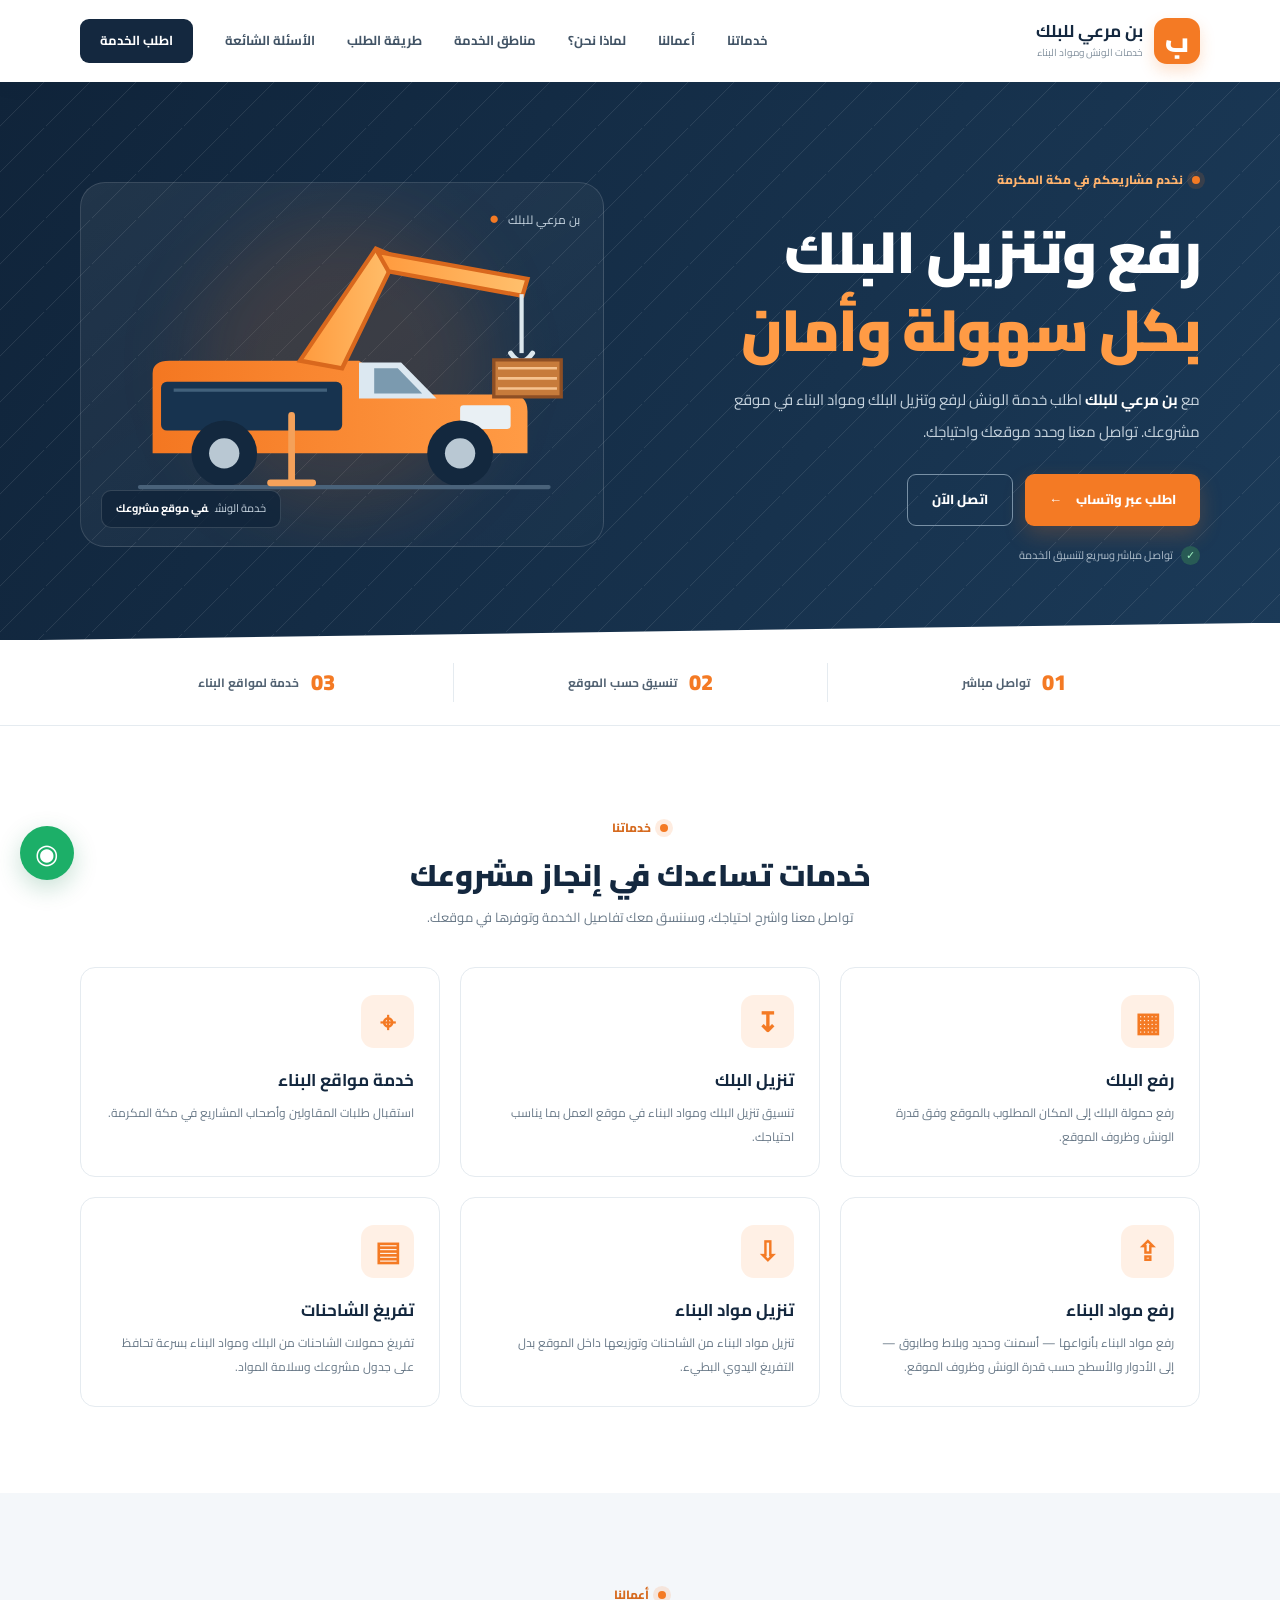
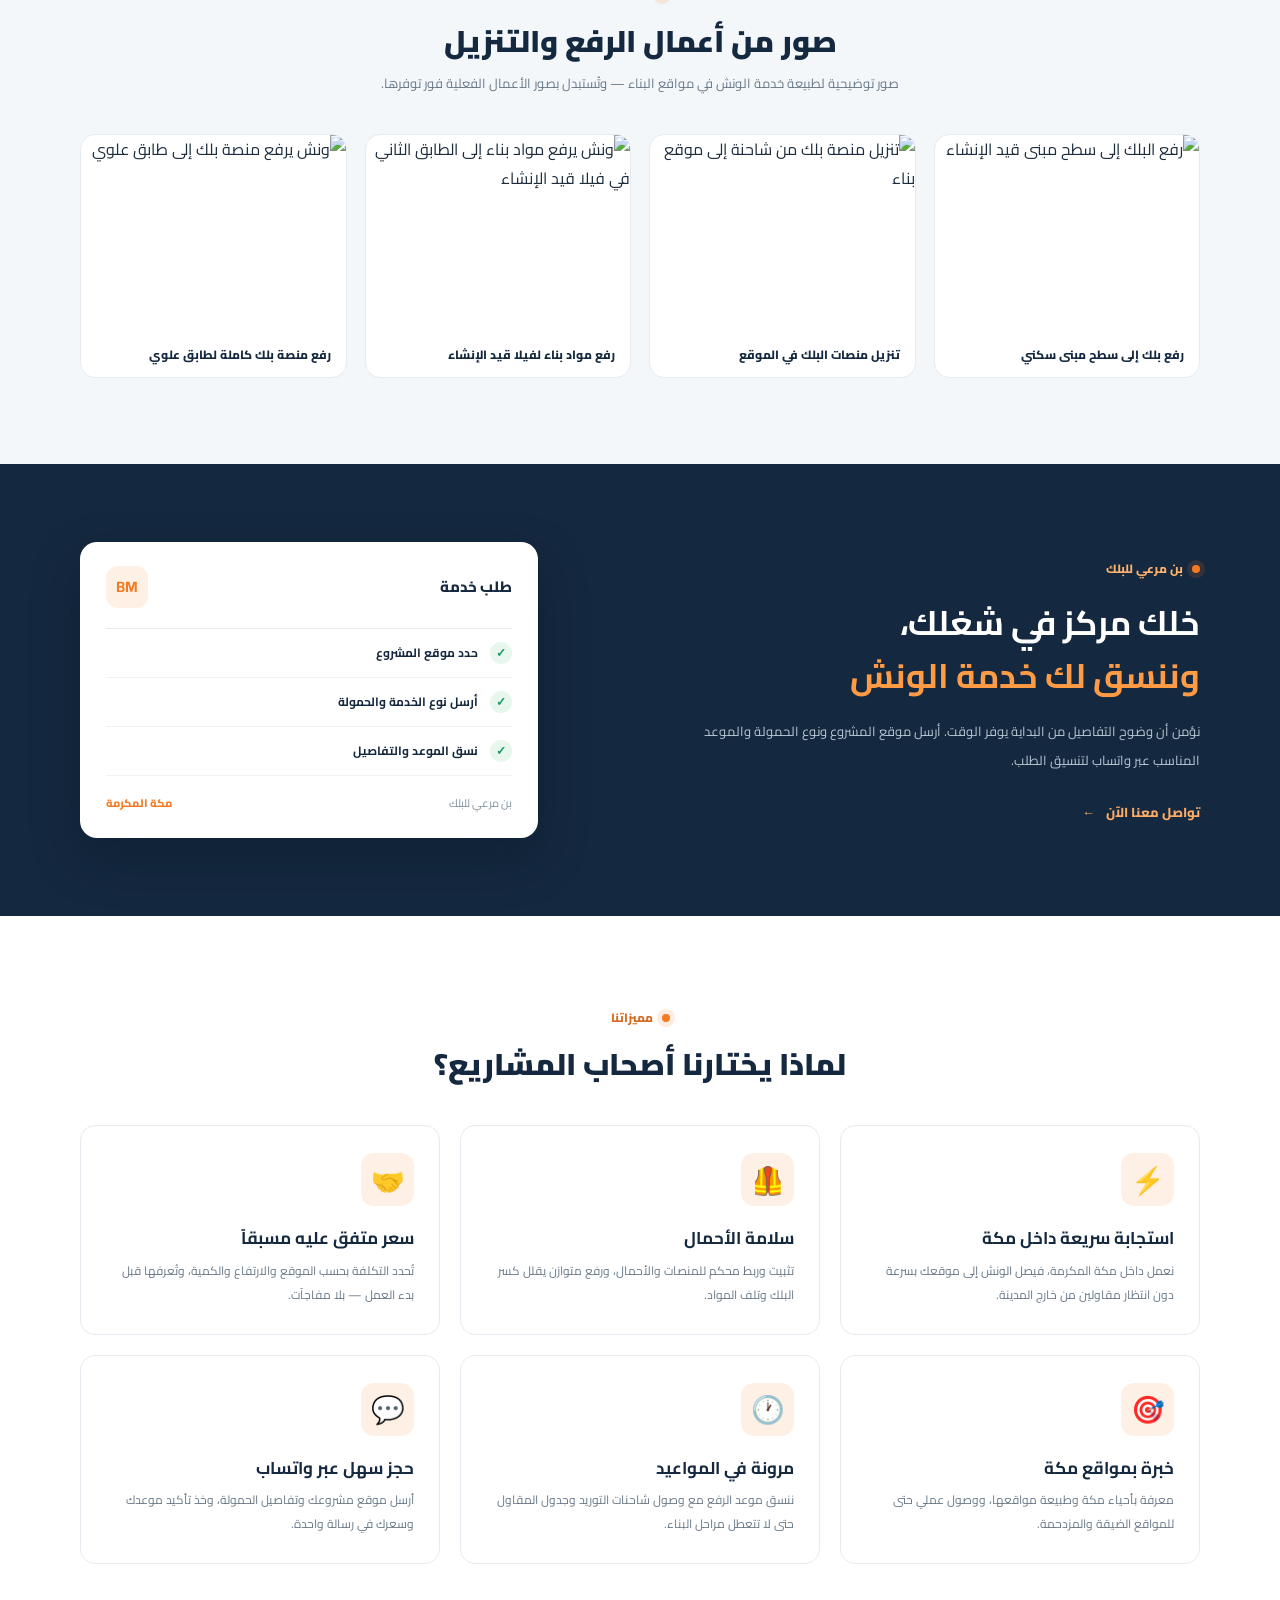
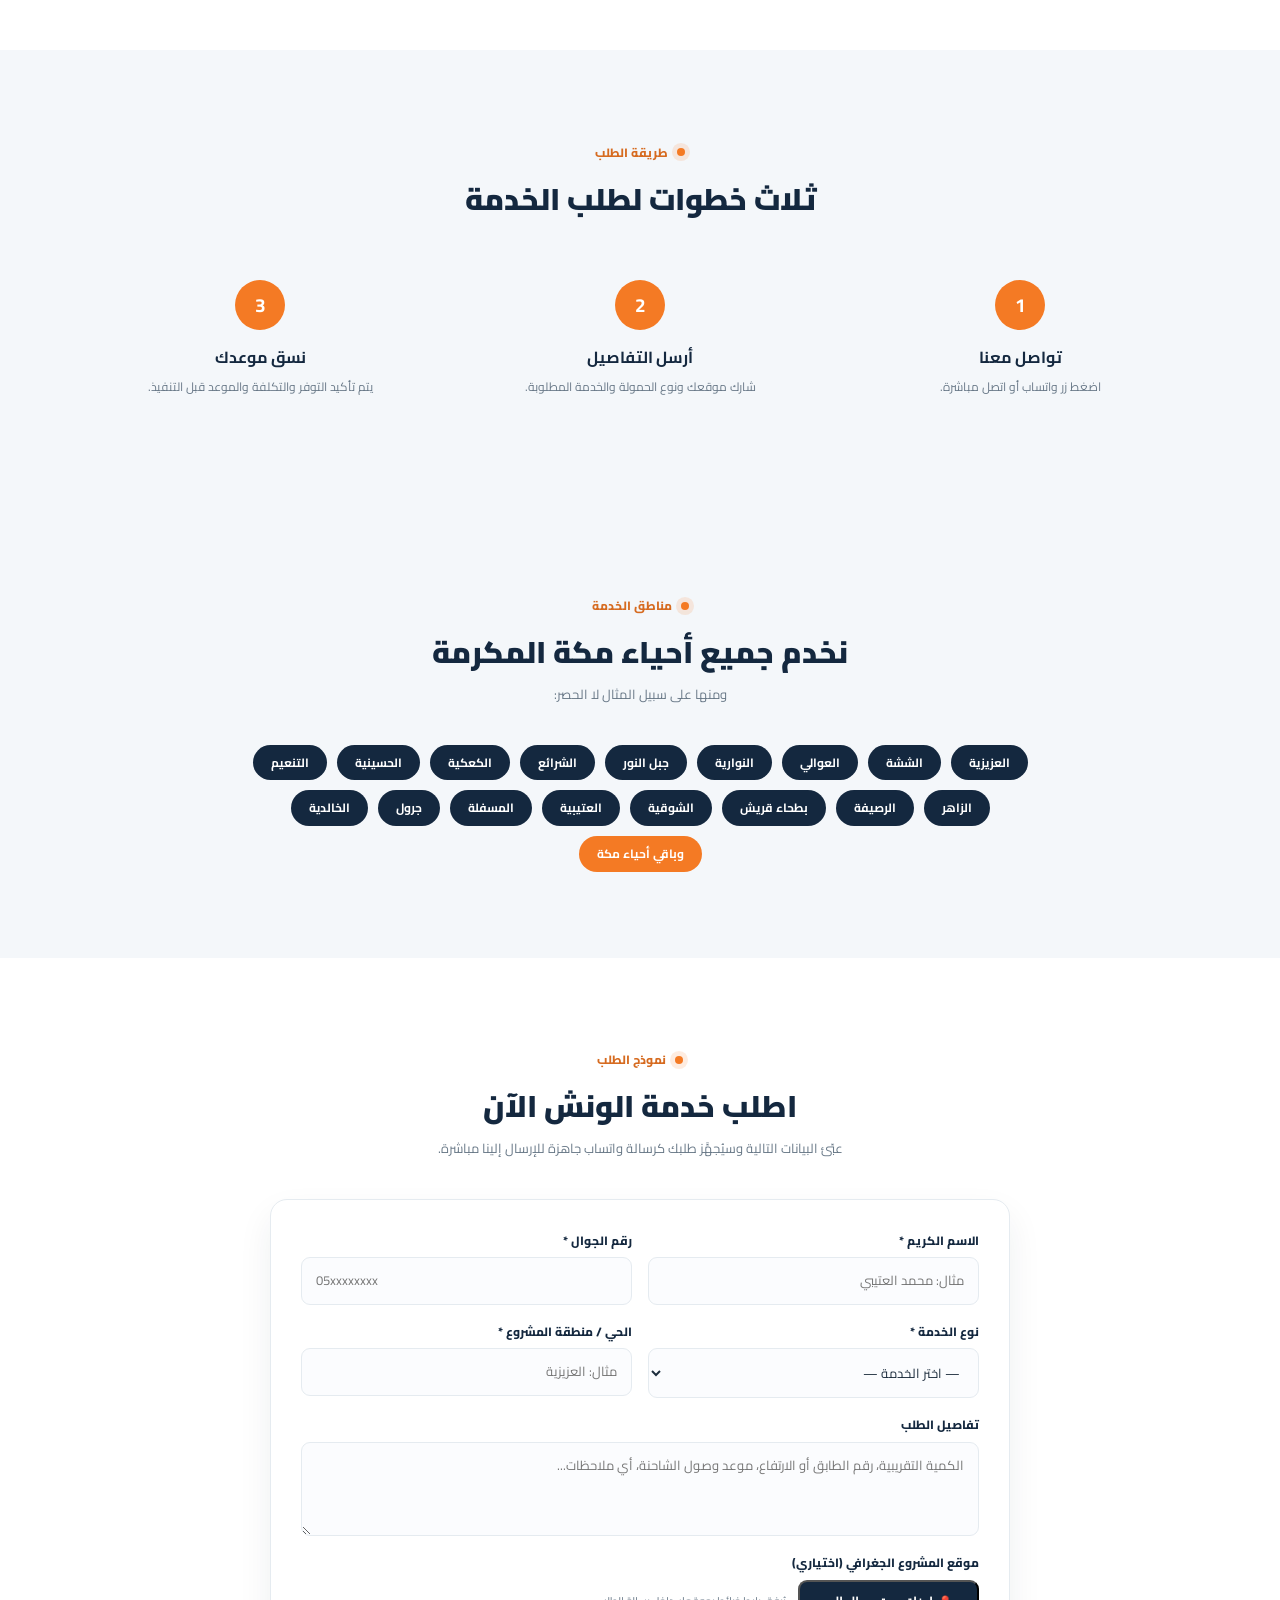
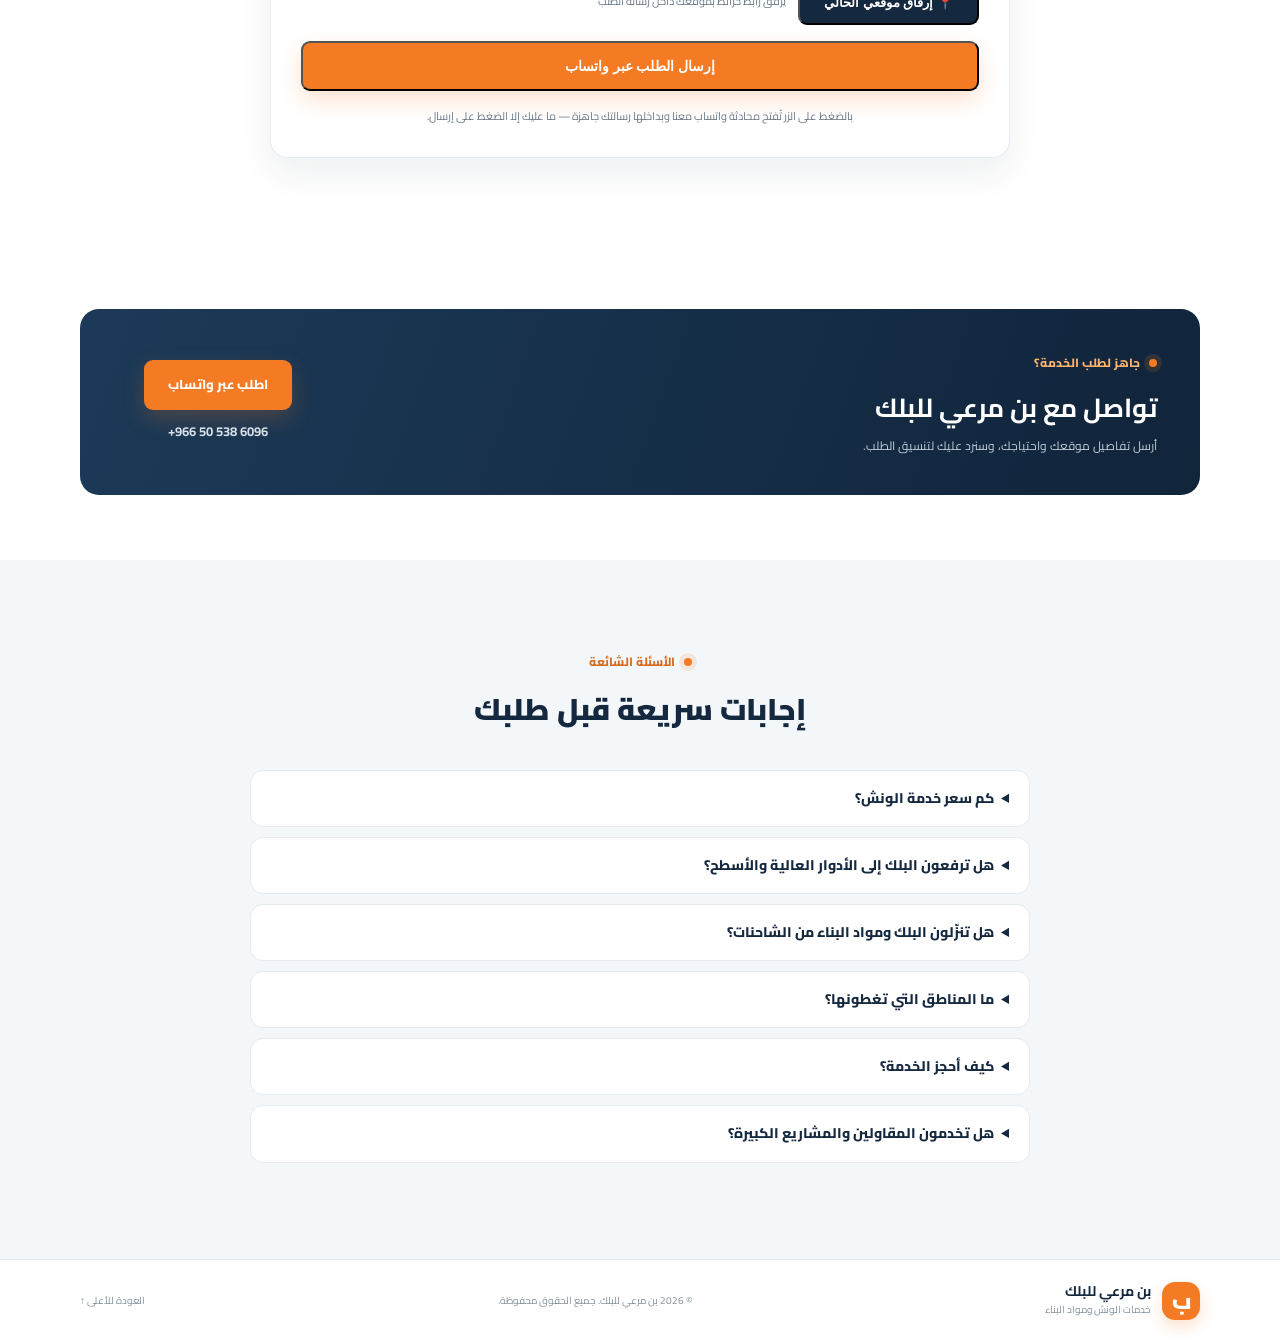
==== index.html @ 9ee829d9 "موقع بن مرعي للبلك — الإصدار الأول" ====
<!doctype html>
<html lang="ar" dir="rtl">
<head>
  <meta charset="utf-8">
  <meta name="viewport" content="width=device-width, initial-scale=1">
  <meta name="theme-color" content="#14283f">
  <meta name="description" content="بن مرعي للبلك - خدمات رفع وتنزيل البلك ومواد البناء بالونش في مكة المكرمة. تواصل معنا لطلب الخدمة.">
  <meta name="keywords" content="ونش بلك مكة, رفع بلك مكة, تنزيل بلك مكة, ونش مواد بناء مكة, رفع مواد بناء مكة, تنزيل مواد بناء مكة, ونش مكة المكرمة, بن مرعي للبلك">
  <meta name="robots" content="index, follow">
  <meta name="geo.region" content="SA-02">
  <meta name="geo.placename" content="مكة المكرمة">
  <link rel="canonical" href="https://jamalmorei043-hue.github.io/bin-marai-blocks/">
  <meta property="og:type" content="website">
  <meta property="og:locale" content="ar_SA">
  <meta property="og:site_name" content="بن مرعي للبلك">
  <meta property="og:title" content="بن مرعي للبلك | ونش بلك مكة — رفع وتنزيل البلك ومواد البناء">
  <meta property="og:description" content="خدمات ونش البلك ورفع وتنزيل البلك ومواد البناء داخل مكة المكرمة. أرسل موقع مشروعك عبر نموذج الطلب أو واتساب.">
  <meta property="og:url" content="https://jamalmorei043-hue.github.io/bin-marai-blocks/">
  <meta property="og:image" content="https://jamalmorei043-hue.github.io/bin-marai-blocks/images/hero.webp">
  <meta name="twitter:card" content="summary_large_image">
  <script type="application/ld+json">
  {
    "@context": "https://schema.org",
    "@type": "LocalBusiness",
    "name": "بن مرعي للبلك",
    "description": "خدمات ونش البلك ورفع وتنزيل البلك ومواد البناء في مكة المكرمة.",
    "telephone": "+966505386096",
    "url": "https://jamalmorei043-hue.github.io/bin-marai-blocks/",
    "image": "https://jamalmorei043-hue.github.io/bin-marai-blocks/images/hero.webp",
    "areaServed": { "@type": "City", "name": "مكة المكرمة" },
    "address": { "@type": "PostalAddress", "addressLocality": "مكة المكرمة", "addressCountry": "SA" },
    "priceRange": "حسب الموقع والحمولة والاتفاق المسبق"
  }
  </script>
  <title>بن مرعي للبلك | ونش رفع وتنزيل البلك في مكة</title>
  <link rel="preconnect" href="https://fonts.googleapis.com">
  <link rel="preconnect" href="https://fonts.gstatic.com" crossorigin>
  <link href="https://fonts.googleapis.com/css2?family=Cairo:wght@400;500;600;700;800;900&display=swap" rel="stylesheet">
  <link rel="stylesheet" href="style.css">
</head>
<body>
  <header class="site-header">
    <div class="container nav-wrap">
      <a class="brand" href="#home" aria-label="بن مرعي للبلك - الرئيسية">
        <span class="brand-mark">ب</span>
        <span><strong>بن مرعي للبلك</strong><small>خدمات الونش ومواد البناء</small></span>
      </a>
      <button class="menu-toggle" id="menuToggle" aria-label="فتح القائمة" aria-expanded="false">☰</button>
      <nav id="mainNav" class="main-nav">
        <a href="#services">خدماتنا</a>
        <a href="#gallery">أعمالنا</a>
        <a href="#why-us">لماذا نحن؟</a>
        <a href="#areas">مناطق الخدمة</a>
        <a href="#steps">طريقة الطلب</a>
        <a href="#faq">الأسئلة الشائعة</a>
        <a href="#order" class="nav-cta">اطلب الخدمة</a>
      </nav>
    </div>
  </header>

  <main>
    <section class="hero" id="home">
      <div class="hero-pattern"></div>
      <div class="container hero-grid">
        <div class="hero-copy">
          <span class="eyebrow"><i></i> نخدم مشاريعكم في مكة المكرمة</span>
          <h1>رفع وتنزيل البلك<br><em>بكل سهولة وأمان</em></h1>
          <p>مع <strong>بن مرعي للبلك</strong> اطلب خدمة الونش لرفع وتنزيل البلك ومواد البناء في موقع مشروعك. تواصل معنا وحدد موقعك واحتياجك.</p>
          <div class="hero-actions">
            <a class="btn btn-orange" href="https://wa.me/966505386096?text=%D8%A7%D9%84%D8%B3%D9%84%D8%A7%D9%85%20%D8%B9%D9%84%D9%8A%D9%83%D9%85%D8%8C%20%D8%A3%D8%B1%D8%BA%D8%A8%20%D8%A8%D8%B7%D9%84%D8%A8%20%D9%88%D9%86%D8%B4%20%D8%A8%D9%84%D9%83" target="_blank" rel="noopener">اطلب عبر واتساب <span>←</span></a>
            <a class="btn btn-outline" href="tel:+966505386096">اتصل الآن</a>
          </div>
          <div class="hero-note"><span class="check">✓</span> تواصل مباشر وسريع لتنسيق الخدمة</div>
        </div>
        <div class="hero-visual" aria-label="رسم توضيحي لشاحنة ونش">
          <div class="visual-glow"></div>
          <div class="visual-label">بن مرعي للبلك <b>●</b></div>
          <svg class="crane-art" viewBox="0 0 620 420" role="img" aria-label="رسم شاحنة ونش ترفع حمولة">
            <defs>
              <linearGradient id="truck" x1="0" x2="1"><stop stop-color="#f47721"/><stop offset="1" stop-color="#ff9b45"/></linearGradient>
              <linearGradient id="boom" x1="0" x2="1"><stop stop-color="#ff9a3d"/><stop offset="1" stop-color="#ffc06d"/></linearGradient>
            </defs>
            <path d="M85 270 L85 220 Q85 205 105 205 L330 205 L390 245 L510 245 Q530 245 530 265 L530 315 L85 315Z" fill="url(#truck)"/>
            <path d="M330 207 L380 207 L422 250 L330 250Z" fill="#dce8f1"/>
            <path d="M348 214 L376 214 L405 244 L348 244Z" fill="#7b9aaf"/>
            <rect x="95" y="230" width="215" height="58" rx="7" fill="#17334f"/>
            <path d="M110 240 H292" stroke="#42617b" stroke-width="4"/>
            <rect x="450" y="258" width="60" height="28" rx="4" fill="#e9f0f4"/>
            <circle cx="170" cy="315" r="39" fill="#13283e"/><circle cx="170" cy="315" r="18" fill="#b9c8d3"/>
            <circle cx="450" cy="315" r="39" fill="#13283e"/><circle cx="450" cy="315" r="18" fill="#b9c8d3"/>
            <path d="M260 205 L350 72 L374 82 L310 214Z" fill="url(#boom)" stroke="#d9681d" stroke-width="5"/>
            <path d="M352 76 L530 108 L524 128 L365 99Z" fill="url(#boom)" stroke="#d9681d" stroke-width="5"/>
            <path d="M523 126 L523 196" stroke="#dce7ed" stroke-width="5"/>
            <path d="M510 196 Q523 215 536 196" fill="none" stroke="#dce7ed" stroke-width="6" stroke-linecap="round"/>
            <path d="M490 204 H570 V248 H490Z" fill="#c77b3b" stroke="#8e4f24" stroke-width="4"/>
            <path d="M495 214 H565 M495 226 H565 M495 238 H565" stroke="#f6c28e" stroke-width="3"/>
            <path d="M70 355 H555" stroke="#49627a" stroke-width="5" stroke-linecap="round"/>
            <path d="M250 270 L250 350 M250 350 L225 350 M250 350 L275 350" stroke="#f4a15a" stroke-width="8" stroke-linecap="round"/>
          </svg>
          <div class="visual-caption"><span>خدمة الونش</span><strong>في موقع مشروعك</strong></div>
        </div>
      </div>
      <div class="hero-bottom"></div>
    </section>

    <section class="trust-strip">
      <div class="container trust-items">
        <div><b>01</b><span>تواصل مباشر</span></div>
        <div><b>02</b><span>تنسيق حسب الموقع</span></div>
        <div><b>03</b><span>خدمة لمواقع البناء</span></div>
      </div>
    </section>

    <section class="section" id="services">
      <div class="container">
        <div class="section-heading">
          <span class="eyebrow dark"><i></i> خدماتنا</span>
          <h2>خدمات تساعدك في إنجاز مشروعك</h2>
          <p>تواصل معنا واشرح احتياجك، وسننسق معك تفاصيل الخدمة وتوفرها في موقعك.</p>
        </div>
        <div class="service-grid">
          <article class="service-card">
            <div class="service-icon">▦</div><h3>رفع البلك</h3>
            <p>رفع حمولة البلك إلى المكان المطلوب بالموقع وفق قدرة الونش وظروف الموقع.</p>
          </article>
          <article class="service-card">
            <div class="service-icon">↧</div><h3>تنزيل البلك</h3>
            <p>تنسيق تنزيل البلك ومواد البناء في موقع العمل بما يناسب احتياجك.</p>
          </article>
          <article class="service-card">
            <div class="service-icon">⌖</div><h3>خدمة مواقع البناء</h3>
            <p>استقبال طلبات المقاولين وأصحاب المشاريع في مكة المكرمة.</p>
          </article>
          <article class="service-card">
            <div class="service-icon">⇪</div><h3>رفع مواد البناء</h3>
            <p>رفع مواد البناء بأنواعها — أسمنت وحديد وبلاط وطابوق — إلى الأدوار والأسطح حسب قدرة الونش وظروف الموقع.</p>
          </article>
          <article class="service-card">
            <div class="service-icon">⇩</div><h3>تنزيل مواد البناء</h3>
            <p>تنزيل مواد البناء من الشاحنات وتوزيعها داخل الموقع بدل التفريغ اليدوي البطيء.</p>
          </article>
          <article class="service-card">
            <div class="service-icon">▤</div><h3>تفريغ الشاحنات</h3>
            <p>تفريغ حمولات الشاحنات من البلك ومواد البناء بسرعة تحافظ على جدول مشروعك وسلامة المواد.</p>
          </article>
        </div>
      </div>
    </section>

    <section class="section gallery-section" id="gallery">
      <div class="container">
        <div class="section-heading">
          <span class="eyebrow dark"><i></i> أعمالنا</span>
          <h2>صور من أعمال الرفع والتنزيل</h2>
          <p>صور توضيحية لطبيعة خدمة الونش في مواقع البناء — وتُستبدل بصور الأعمال الفعلية فور توفرها.</p>
        </div>
        <div class="gallery-grid">
          <figure class="gallery-item">
            <img src="images/project-1.webp" alt="رفع البلك إلى سطح مبنى قيد الإنشاء" loading="lazy">
            <figcaption>رفع بلك إلى سطح مبنى سكني</figcaption>
          </figure>
          <figure class="gallery-item">
            <img src="images/project-2.webp" alt="تنزيل منصة بلك من شاحنة إلى موقع بناء" loading="lazy">
            <figcaption>تنزيل منصات البلك في الموقع</figcaption>
          </figure>
          <figure class="gallery-item">
            <img src="images/project-3.webp" alt="ونش يرفع مواد بناء إلى الطابق الثاني في فيلا قيد الإنشاء" loading="lazy">
            <figcaption>رفع مواد بناء لفيلا قيد الإنشاء</figcaption>
          </figure>
          <figure class="gallery-item">
            <img src="images/hero.webp" alt="ونش يرفع منصة بلك إلى طابق علوي" loading="lazy">
            <figcaption>رفع منصة بلك كاملة لطابق علوي</figcaption>
          </figure>
        </div>
      </div>
    </section>

    <section class="why-section" id="why-us">
      <div class="container why-grid">
        <div>
          <span class="eyebrow"><i></i> بن مرعي للبلك</span>
          <h2>خلك مركز في شغلك،<br><em>وننسق لك خدمة الونش</em></h2>
          <p>نؤمن أن وضوح التفاصيل من البداية يوفر الوقت. أرسل موقع المشروع ونوع الحمولة والموعد المناسب عبر واتساب لتنسيق الطلب.</p>
          <a class="text-link" href="https://wa.me/966505386096" target="_blank" rel="noopener">تواصل معنا الآن <span>←</span></a>
        </div>
        <div class="why-panel">
          <div class="panel-top"><span>طلب خدمة</span><b>BM</b></div>
          <div class="panel-line"><i>✓</i><span>حدد موقع المشروع</span></div>
          <div class="panel-line"><i>✓</i><span>أرسل نوع الخدمة والحمولة</span></div>
          <div class="panel-line"><i>✓</i><span>نسق الموعد والتفاصيل</span></div>
          <div class="panel-foot">بن مرعي للبلك <span>مكة المكرمة</span></div>
        </div>
      </div>
    </section>

    <section class="section features-section" id="features">
      <div class="container">
        <div class="section-heading">
          <span class="eyebrow dark"><i></i> مميزاتنا</span>
          <h2>لماذا يختارنا أصحاب المشاريع؟</h2>
        </div>
        <div class="service-grid">
          <article class="service-card">
            <div class="service-icon">⚡</div><h3>استجابة سريعة داخل مكة</h3>
            <p>نعمل داخل مكة المكرمة، فيصل الونش إلى موقعك بسرعة دون انتظار مقاولين من خارج المدينة.</p>
          </article>
          <article class="service-card">
            <div class="service-icon">🦺</div><h3>سلامة الأحمال</h3>
            <p>تثبيت وربط محكم للمنصات والأحمال، ورفع متوازن يقلل كسر البلك وتلف المواد.</p>
          </article>
          <article class="service-card">
            <div class="service-icon">🤝</div><h3>سعر متفق عليه مسبقاً</h3>
            <p>تُحدد التكلفة بحسب الموقع والارتفاع والكمية، وتُعرفها قبل بدء العمل — بلا مفاجآت.</p>
          </article>
          <article class="service-card">
            <div class="service-icon">🎯</div><h3>خبرة بمواقع مكة</h3>
            <p>معرفة بأحياء مكة وطبيعة مواقعها، ووصول عملي حتى للمواقع الضيقة والمزدحمة.</p>
          </article>
          <article class="service-card">
            <div class="service-icon">🕐</div><h3>مرونة في المواعيد</h3>
            <p>ننسق موعد الرفع مع وصول شاحنات التوريد وجدول المقاول حتى لا تتعطل مراحل البناء.</p>
          </article>
          <article class="service-card">
            <div class="service-icon">💬</div><h3>حجز سهل عبر واتساب</h3>
            <p>أرسل موقع مشروعك وتفاصيل الحمولة، وخذ تأكيد موعدك وسعرك في رسالة واحدة.</p>
          </article>
        </div>
      </div>
    </section>

    <section class="section steps-section" id="steps">
      <div class="container">
        <div class="section-heading">
          <span class="eyebrow dark"><i></i> طريقة الطلب</span>
          <h2>ثلاث خطوات لطلب الخدمة</h2>
        </div>
        <div class="steps">
          <div class="step"><b>1</b><h3>تواصل معنا</h3><p>اضغط زر واتساب أو اتصل مباشرة.</p></div>
          <div class="step"><b>2</b><h3>أرسل التفاصيل</h3><p>شارك موقعك ونوع الحمولة والخدمة المطلوبة.</p></div>
          <div class="step"><b>3</b><h3>نسق موعدك</h3><p>يتم تأكيد التوفر والتكلفة والموعد قبل التنفيذ.</p></div>
        </div>
      </div>
    </section>

    <section class="section areas-section" id="areas">
      <div class="container">
        <div class="section-heading">
          <span class="eyebrow dark"><i></i> مناطق الخدمة</span>
          <h2>نخدم جميع أحياء مكة المكرمة</h2>
          <p>ومنها على سبيل المثال لا الحصر:</p>
        </div>
        <div class="chips">
          <span class="chip">العزيزية</span><span class="chip">الششة</span><span class="chip">العوالي</span>
          <span class="chip">النوارية</span><span class="chip">جبل النور</span><span class="chip">الشرائع</span>
          <span class="chip">الكعكية</span><span class="chip">الحسينية</span><span class="chip">التنعيم</span>
          <span class="chip">الزاهر</span><span class="chip">الرصيفة</span><span class="chip">بطحاء قريش</span>
          <span class="chip">الشوقية</span><span class="chip">العتيبية</span><span class="chip">المسفلة</span>
          <span class="chip">جرول</span><span class="chip">الخالدية</span><span class="chip accent">وباقي أحياء مكة</span>
        </div>
      </div>
    </section>

    <section class="section order-section" id="order">
      <div class="container">
        <div class="section-heading">
          <span class="eyebrow dark"><i></i> نموذج الطلب</span>
          <h2>اطلب خدمة الونش الآن</h2>
          <p>عبّئ البيانات التالية وسيُجهَّز طلبك كرسالة واتساب جاهزة للإرسال إلينا مباشرة.</p>
        </div>
        <form class="order-form" id="orderForm" novalidate>
          <div class="form-field">
            <label for="fName">الاسم الكريم *</label>
            <input type="text" id="fName" placeholder="مثال: محمد العتيبي" required autocomplete="name">
          </div>
          <div class="form-field">
            <label for="fPhone">رقم الجوال *</label>
            <input type="tel" id="fPhone" placeholder="05xxxxxxxx" required autocomplete="tel" inputmode="tel">
          </div>
          <div class="form-field">
            <label for="fService">نوع الخدمة *</label>
            <select id="fService" required>
              <option value="">— اختر الخدمة —</option>
              <option>رفع بلك لأدوار علوية</option>
              <option>تنزيل بلك من شاحنة</option>
              <option>رفع مواد بناء</option>
              <option>تنزيل مواد بناء</option>
              <option>تفريغ شاحنة كاملة</option>
              <option>خدمة مشروع / مقاول</option>
              <option>أخرى</option>
            </select>
          </div>
          <div class="form-field">
            <label for="fArea">الحي / منطقة المشروع *</label>
            <input type="text" id="fArea" placeholder="مثال: العزيزية" required>
          </div>
          <div class="form-field wide">
            <label for="fDetails">تفاصيل الطلب</label>
            <textarea id="fDetails" rows="3" placeholder="الكمية التقريبية، رقم الطابق أو الارتفاع، موعد وصول الشاحنة، أي ملاحظات..."></textarea>
          </div>
          <div class="form-field wide">
            <label>موقع المشروع الجغرافي (اختياري)</label>
            <div class="geo-row">
              <button type="button" class="btn btn-navy" id="geoBtn">📍 إرفاق موقعي الحالي</button>
              <span class="geo-status" id="geoStatus">يُرفق رابط خرائط بموقعك داخل رسالة الطلب</span>
            </div>
          </div>
          <p class="form-error" id="formError" role="alert" hidden></p>
          <button type="submit" class="btn btn-orange submit-btn">إرسال الطلب عبر واتساب</button>
          <p class="form-note">بالضغط على الزر تُفتح محادثة واتساب معنا وبداخلها رسالتك جاهزة — ما عليك إلا الضغط على إرسال.</p>
        </form>
      </div>
    </section>

    <section class="contact-section" id="contact">
      <div class="container contact-box">
        <div><span class="eyebrow"><i></i> جاهز لطلب الخدمة؟</span><h2>تواصل مع بن مرعي للبلك</h2><p>أرسل تفاصيل موقعك واحتياجك، وسنرد عليك لتنسيق الطلب.</p></div>
        <div class="contact-actions">
          <a class="btn btn-orange" href="https://wa.me/966505386096?text=%D8%A7%D9%84%D8%B3%D9%84%D8%A7%D9%85%20%D8%B9%D9%84%D9%8A%D9%83%D9%85%D8%8C%20%D8%A3%D8%B1%D8%BA%D8%A8%20%D8%A8%D8%B7%D9%84%D8%A8%20%D8%AE%D8%AF%D9%85%D8%A9%20%D8%A7%D9%84%D9%88%D9%86%D8%B4.%20%D9%85%D9%88%D9%82%D8%B9%20%D8%A7%D9%84%D9%85%D8%B4%D8%B1%D9%88%D8%B9:" target="_blank" rel="noopener">اطلب عبر واتساب</a>
          <a class="phone-link" href="tel:+966505386096">+966 50 538 6096</a>
        </div>
      </div>
    </section>
    <section class="section faq-section" id="faq">
      <div class="container">
        <div class="section-heading">
          <span class="eyebrow dark"><i></i> الأسئلة الشائعة</span>
          <h2>إجابات سريعة قبل طلبك</h2>
        </div>
        <div class="faq-list">
          <details>
            <summary>كم سعر خدمة الونش؟</summary>
            <p>يعتمد السعر على موقع المشروع داخل مكة، وارتفاع الرفع، وكمية البلك أو المواد. أرسل تفاصيل طلبك وموقعك عبر النموذج أو واتساب وستصلك التكلفة المتفق عليها قبل بدء العمل.</p>
          </details>
          <details>
            <summary>هل ترفعون البلك إلى الأدوار العالية والأسطح؟</summary>
            <p>نعم، نرفع البلك ومواد البناء إلى الأدوار العلوية والأسطح بحسب ارتفاع المبنى وقدرة الونش وظروف الموقع، مع تثبيت آمن للحمولة.</p>
          </details>
          <details>
            <summary>هل تنزّلون البلك ومواد البناء من الشاحنات؟</summary>
            <p>نعم، ننزّل حمولات الشاحنات من البلك ومواد البناء ونوزعها في الموقع، بدل التفريغ اليدوي الذي يستهلك الوقت ويكسر القطع.</p>
          </details>
          <details>
            <summary>ما المناطق التي تغطونها؟</summary>
            <p>نغطي مدينة مكة المكرمة بجميع أحيائها: العزيزية، الششة، العوالي، الشرائع، الكعكية، النوارية، الشوقية وغيرها.</p>
          </details>
          <details>
            <summary>كيف أحجز الخدمة؟</summary>
            <p>عبّئ نموذج الطلب في هذه الصفحة أو راسلنا واتساب مباشرة على ‎+966 50 538 6096 مع موقع المشروع وتفاصيل الحمولة، وسنؤكد لك الموعد والسعر.</p>
          </details>
          <details>
            <summary>هل تخدمون المقاولين والمشاريع الكبيرة؟</summary>
            <p>نعم، نخدم الأفراد والمقاولين، ويمكن تنسيق رفعات متكررة حسب مراحل البناء ومواعيد وصول الشاحنات.</p>
          </details>
        </div>
      </div>
    </section>
  </main>

  <footer class="footer">
    <div class="container footer-inner"><a class="brand footer-brand" href="#home"><span class="brand-mark">ب</span><span><strong>بن مرعي للبلك</strong><small>خدمات الونش ومواد البناء</small></span></a><p>© <span id="year"></span> بن مرعي للبلك. جميع الحقوق محفوظة.</p><a href="#home">العودة للأعلى ↑</a></div>
  </footer>

  <a class="floating-wa" href="https://wa.me/966505386096" target="_blank" rel="noopener" aria-label="تواصل عبر واتساب">◉</a>
  <script src="script.js"></script>
</body>
</html>
---- style.css ----
@import url('https://fonts.googleapis.com/css2?family=Cairo:wght@400;500;600;700;800;900&display=swap');
:root{--navy:#14283f;--navy2:#1c3855;--orange:#f47a24;--orange2:#ff9b45;--ink:#1d2d3d;--muted:#687887;--pale:#f4f7fa;--white:#fff;--line:#e5ebf0}
*{box-sizing:border-box}html{scroll-behavior:smooth}body{margin:0;font-family:'Cairo',Tahoma,sans-serif;color:var(--ink);line-height:1.8}a{text-decoration:none;color:inherit}.container{width:min(1120px,calc(100% - 40px));margin:auto}
.site-header{height:82px;background:#fff;display:flex;align-items:center;position:sticky;top:0;z-index:20;box-shadow:0 3px 20px #14283f0d}.nav-wrap,.brand,.main-nav{display:flex;align-items:center}.nav-wrap{justify-content:space-between}.brand{gap:11px}.brand-mark{width:46px;height:46px;border-radius:13px;background:var(--orange);color:#fff;display:grid;place-items:center;font-weight:900;font-size:27px;box-shadow:0 7px 15px #f47a2438}.brand strong,.brand small{display:block}.brand strong{font-size:17px;color:var(--navy);line-height:1.4}.brand small{font-size:10px;color:#82909d}.main-nav{gap:32px;font-size:13px;font-weight:700;color:#425466}.main-nav a:hover{color:var(--orange)}.main-nav .nav-cta{background:var(--navy);color:#fff;padding:10px 20px;border-radius:9px}.menu-toggle{display:none;border:0;background:var(--pale);padding:8px 12px;border-radius:8px;font-size:22px}
.hero{background:linear-gradient(115deg,#10243a,#1b3a58);color:#fff;position:relative;overflow:hidden;padding:82px 0 74px}.hero-pattern{position:absolute;inset:0;opacity:.11;background-image:linear-gradient(135deg,transparent 47%,#fff 48%,transparent 49%);background-size:46px 46px}.hero-grid{position:relative;display:grid;grid-template-columns:1.02fr .98fr;align-items:center;gap:50px}.eyebrow{display:inline-flex;align-items:center;gap:9px;color:#ffb36d;font-size:12px;font-weight:800}.eyebrow i{width:8px;height:8px;background:var(--orange);border-radius:50%;box-shadow:0 0 0 5px #f47a2424}.eyebrow.dark{color:#d66b20}.hero h1{font-size:clamp(36px,5vw,58px);line-height:1.35;margin:20px 0 14px;font-weight:900;letter-spacing:-1.5px}.hero h1 em,.why-section h2 em{font-style:normal;color:#ff9b45}.hero-copy>p{max-width:510px;color:#c5d2dd;font-size:15px;line-height:2.1}.hero-copy>p strong{color:#fff}.hero-actions{display:flex;gap:12px;margin-top:27px;flex-wrap:wrap}.btn{display:inline-flex;justify-content:center;align-items:center;gap:14px;padding:13px 24px;border-radius:9px;font-size:13px;font-weight:800;transition:.2s}.btn:hover{transform:translateY(-2px)}.btn-orange{background:var(--orange);color:#fff;box-shadow:0 9px 22px #f47a2438}.btn-outline{border:1px solid #7890a5;color:#fff}.hero-note{margin-top:20px;color:#aebdca;font-size:11px}.check{display:inline-grid;place-items:center;width:19px;height:19px;border-radius:50%;background:#285b55;color:#9ef0c1;margin-left:6px}
.hero-visual{min-height:365px;border:1px solid #ffffff22;border-radius:25px;background:linear-gradient(145deg,#ffffff12,#ffffff04);position:relative;display:grid;place-items:center;overflow:hidden}.visual-glow{position:absolute;width:300px;height:300px;border-radius:50%;background:#f47a2422;filter:blur(35px)}.crane-art{width:100%;max-width:590px;position:relative;z-index:1}.visual-label{position:absolute;top:20px;right:23px;color:#c5d3df;font-size:12px}.visual-label b{color:var(--orange);font-size:17px;margin-right:6px}.visual-caption{position:absolute;bottom:18px;left:20px;background:#10243ac9;border:1px solid #ffffff25;border-radius:10px;padding:8px 14px;font-size:11px;color:#c7d4df}.visual-caption strong{color:#fff;margin-right:7px}.hero-bottom{position:absolute;bottom:-1px;left:0;right:0;height:18px;background:#fff;clip-path:polygon(0 100%,100% 100%,100% 0,0 100%)}
.trust-strip{background:#fff;border-bottom:1px solid var(--line)}.trust-items{display:grid;grid-template-columns:repeat(3,1fr);padding:23px 0}.trust-items>div{display:flex;align-items:center;justify-content:center;gap:12px;border-left:1px solid var(--line)}.trust-items>div:last-child{border:0}.trust-items b{font-size:22px;color:var(--orange);font-weight:900}.trust-items span{font-size:12px;font-weight:700;color:#536373}
.section{padding:86px 0}.section-heading{text-align:center;max-width:620px;margin:0 auto 38px}.section-heading h2{font-size:30px;line-height:1.5;color:var(--navy);margin:12px 0 8px;font-weight:900}.section-heading p{font-size:13px;color:var(--muted);margin:0}.service-grid{display:grid;grid-template-columns:repeat(3,1fr);gap:20px}.service-card{border:1px solid var(--line);border-radius:15px;padding:27px 25px;background:#fff;transition:.25s}.service-card:hover{transform:translateY(-5px);box-shadow:0 16px 35px #14283f12;border-color:#f3c49f}.service-icon{width:53px;height:53px;border-radius:13px;background:#fff0e5;color:var(--orange);display:grid;place-items:center;font-size:27px;font-weight:900}.service-card h3{color:var(--navy);font-size:17px;margin:17px 0 5px}.service-card p{color:var(--muted);font-size:12px;line-height:2;margin:0}
.why-section{background:var(--navy);color:#fff;padding:78px 0}.why-grid{display:grid;grid-template-columns:1fr .8fr;gap:90px;align-items:center}.why-section h2{font-size:34px;line-height:1.55;margin:15px 0}.why-section p{font-size:13px;color:#b9c8d5;line-height:2.2;max-width:520px}.text-link{display:inline-block;margin-top:14px;color:#ffab65;font-size:13px;font-weight:800}.text-link span{margin-right:8px}.why-panel{background:#fff;color:var(--navy);border-radius:17px;padding:24px 26px;box-shadow:0 20px 50px #07152255}.panel-top{display:flex;justify-content:space-between;align-items:center;padding-bottom:20px;border-bottom:1px solid var(--line);font-size:15px;font-weight:800}.panel-top b{display:grid;place-items:center;background:#fff0e5;color:var(--orange);width:42px;height:42px;border-radius:12px}.panel-line{display:flex;align-items:center;gap:12px;padding:13px 0;font-size:12px;font-weight:700;border-bottom:1px solid #f0f3f5}.panel-line i{font-style:normal;background:#e7f7ee;color:#16985c;width:22px;height:22px;border-radius:50%;display:grid;place-items:center}.panel-foot{display:flex;justify-content:space-between;margin-top:18px;font-size:11px;color:#80909e}.panel-foot span{color:var(--orange);font-weight:800}
.steps-section{background:var(--pale)}.steps{display:grid;grid-template-columns:repeat(3,1fr);gap:20px}.step{text-align:center;padding:20px}.step>b{display:grid;place-items:center;width:50px;height:50px;margin:0 auto 13px;border-radius:50%;background:var(--orange);color:#fff;font-size:19px}.step h3{font-size:16px;color:var(--navy);margin:0 0 4px}.step p{font-size:12px;color:var(--muted);margin:0}
.contact-section{padding:65px 0;background:#fff}.contact-box{background:linear-gradient(110deg,#1c3a58,#10243a);border-radius:19px;padding:38px 43px;color:#fff;display:flex;align-items:center;justify-content:space-between;gap:30px}.contact-box h2{font-size:26px;margin:10px 0 3px}.contact-box p{font-size:12px;color:#c2cfda;margin:0}.contact-actions{display:flex;flex-direction:column;align-items:center;gap:10px;min-width:190px}.phone-link{font-size:13px;color:#d8e1e9;font-weight:700;direction:ltr}
.footer{border-top:1px solid var(--line);padding:22px 0}.footer-inner{display:flex;align-items:center;justify-content:space-between;gap:20px}.footer-brand .brand-mark{width:38px;height:38px;font-size:22px}.footer-brand strong{font-size:14px}.footer p,.footer-inner>a:last-child{font-size:10px;color:#81909d}.floating-wa{position:fixed;bottom:20px;left:20px;z-index:15;width:54px;height:54px;border-radius:50%;background:#1caf68;color:#fff;display:grid;place-items:center;font-size:27px;box-shadow:0 8px 24px #0c7b453b}
@media(max-width:800px){.hero-grid{grid-template-columns:1fr;gap:30px}.hero{padding:60px 0}.hero-visual{min-height:290px}.crane-art{max-width:500px}.why-grid{gap:35px}.main-nav{gap:17px}.contact-box{padding:30px;}}
@media(max-width:640px){.container{width:min(100% - 30px,520px)}.site-header{height:70px}.menu-toggle{display:block}.main-nav{display:none;position:absolute;top:70px;right:0;left:0;background:#fff;padding:16px 22px 22px;box-shadow:0 12px 18px #14283f12;flex-direction:column;align-items:stretch;gap:12px}.main-nav.open{display:flex}.main-nav a{padding:8px}.main-nav .nav-cta{text-align:center}.brand-mark{width:40px;height:40px}.brand strong{font-size:15px}.hero h1{font-size:39px}.hero-copy>p{font-size:13px}.hero-visual{min-height:245px}.trust-items{padding:17px 0}.trust-items>div{gap:6px;flex-direction:column}.trust-items b{font-size:17px}.trust-items span{font-size:10px}.section{padding:62px 0}.section-heading h2{font-size:24px}.service-grid,.steps{grid-template-columns:1fr;gap:12px}.service-card{padding:22px}.why-grid{grid-template-columns:1fr}.why-section{padding:60px 0}.why-section h2{font-size:29px}.contact-box{display:block;padding:27px 22px}.contact-box h2{font-size:22px}.contact-actions{align-items:stretch;margin-top:22px}.footer-inner{flex-wrap:wrap}.footer p{order:3;width:100%;margin:0}.footer-inner>a:last-child{margin-right:auto}}

/* ===== أقسام مضافة: المعرض، المناطق، النموذج، الأسئلة ===== */
.gallery-section{background:var(--pale)}
.gallery-grid{display:grid;grid-template-columns:repeat(4,1fr);gap:18px}
.gallery-item{margin:0;border:1px solid var(--line);border-radius:15px;overflow:hidden;background:#fff}
.gallery-item img{width:100%;aspect-ratio:4/3;object-fit:cover;display:block}
.gallery-item figcaption{padding:11px 15px;font-size:12px;font-weight:800;color:var(--navy)}
.features-section{background:#fff}
.areas-section{background:var(--pale)}
.chips{display:flex;flex-wrap:wrap;gap:10px;justify-content:center;max-width:820px;margin:0 auto}
.chip{background:var(--navy);color:#fff;border-radius:999px;padding:7px 18px;font-size:12px;font-weight:700}
.chip.accent{background:var(--orange)}
.order-section{background:#fff}
.order-form{max-width:740px;margin:0 auto;border:1px solid var(--line);border-radius:17px;padding:30px;display:grid;grid-template-columns:1fr 1fr;gap:16px;background:#fff;box-shadow:0 16px 35px #14283f12}
.form-field{display:flex;flex-direction:column;gap:6px}
.form-field.wide{grid-column:1/-1}
.form-field label{font-size:12px;font-weight:800;color:var(--navy)}
.form-field input,.form-field select,.form-field textarea{font:inherit;font-size:13px;padding:11px 14px;border:1.5px solid var(--line);border-radius:9px;background:#fbfcfe;color:var(--ink)}
.form-field input:focus,.form-field select:focus,.form-field textarea:focus{outline:none;border-color:var(--orange);background:#fff}
.geo-row{display:flex;align-items:center;gap:12px;flex-wrap:wrap}
.btn-navy{background:var(--navy);color:#fff}
.btn-navy.attached{background:#16985c}
.geo-status{font-size:11px;color:var(--muted)}
.form-error{grid-column:1/-1;background:#fdecec;color:#b3261e;border:1px solid #f5c6c2;border-radius:9px;padding:9px 14px;font-size:12px;margin:0}
.submit-btn{grid-column:1/-1;font-size:14px;padding:15px}
.form-note{grid-column:1/-1;text-align:center;font-size:11px;color:var(--muted);margin:0}
.faq-section{background:var(--pale)}
.faq-list{max-width:780px;margin:0 auto}
.faq-list details{background:#fff;border:1px solid var(--line);border-radius:13px;padding:15px 20px;margin-bottom:10px}
.faq-list summary{cursor:pointer;font-weight:800;color:var(--navy);font-size:14px}
.faq-list details p{color:var(--muted);font-size:12px;margin:8px 0 0;line-height:2}
@media(max-width:800px){.gallery-grid{grid-template-columns:repeat(2,1fr)}}
@media(max-width:640px){.gallery-grid{grid-template-columns:1fr}.order-form{grid-template-columns:1fr;padding:22px}}
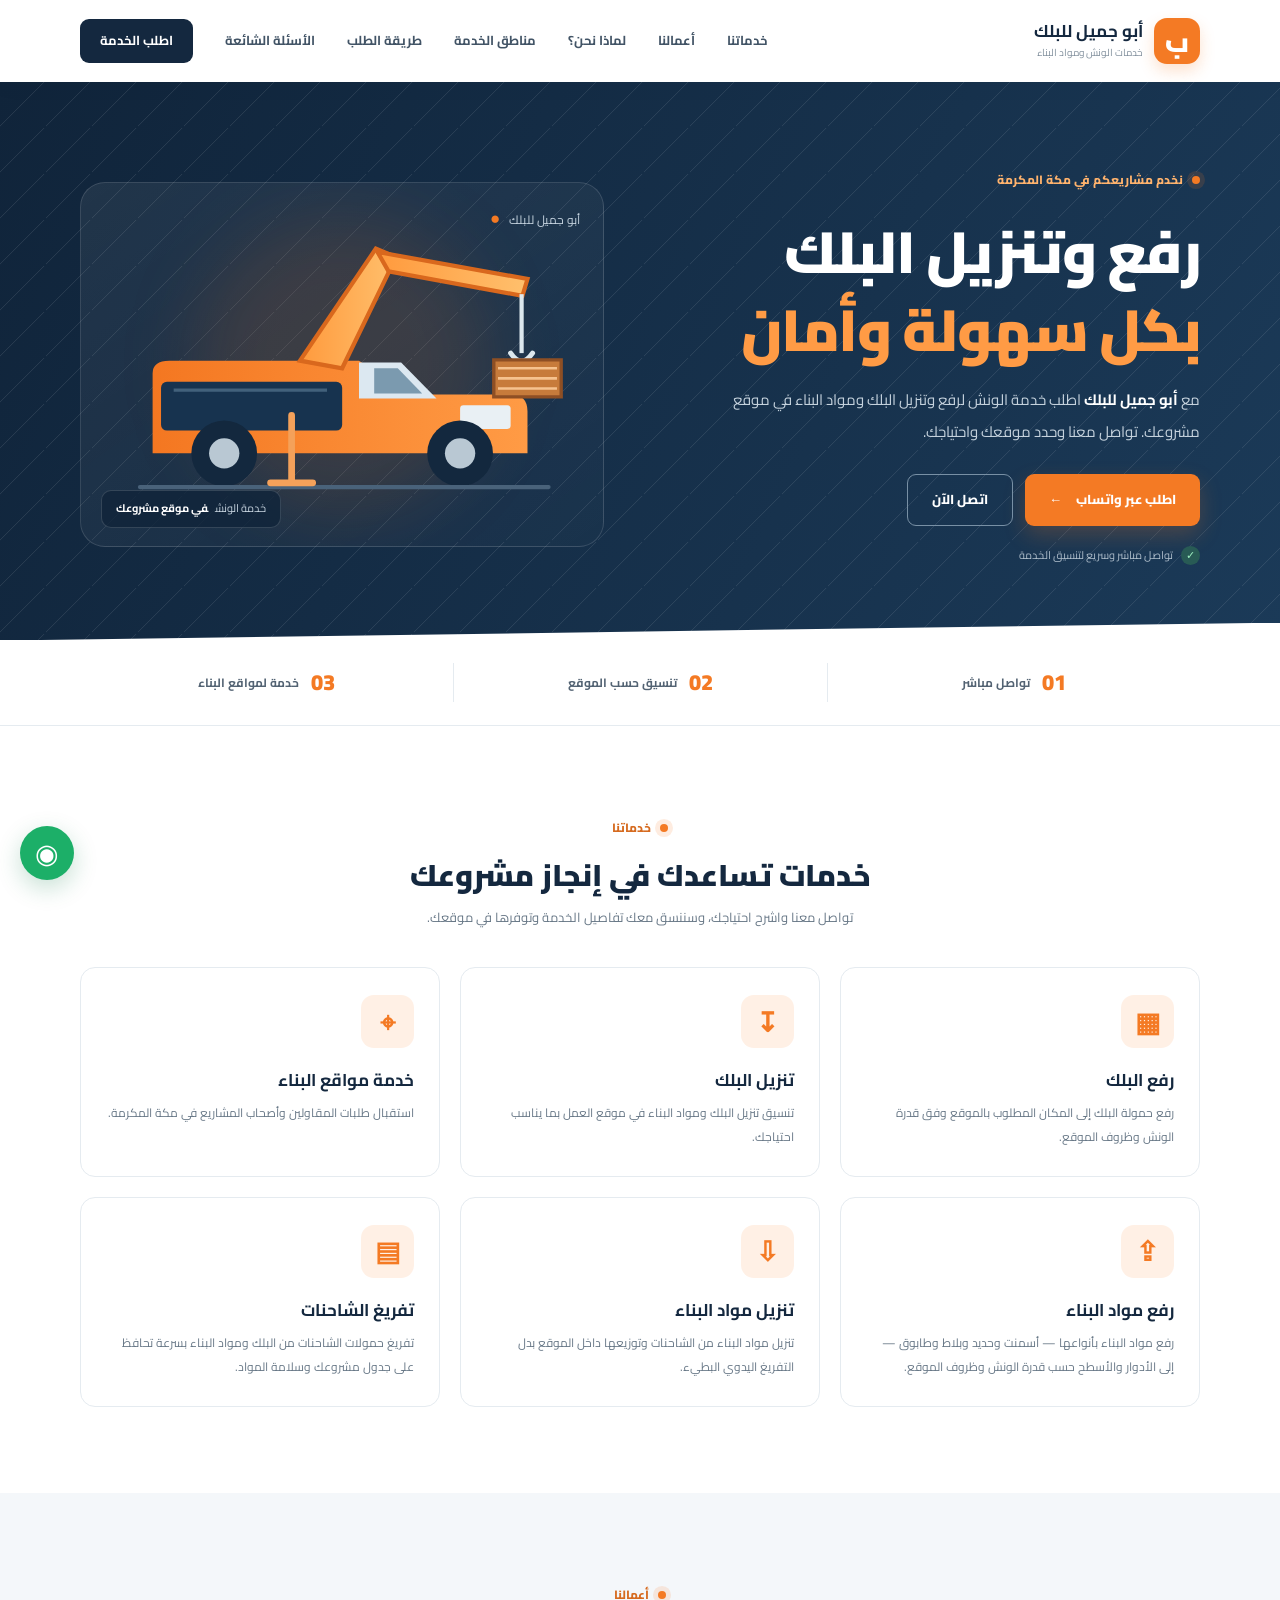
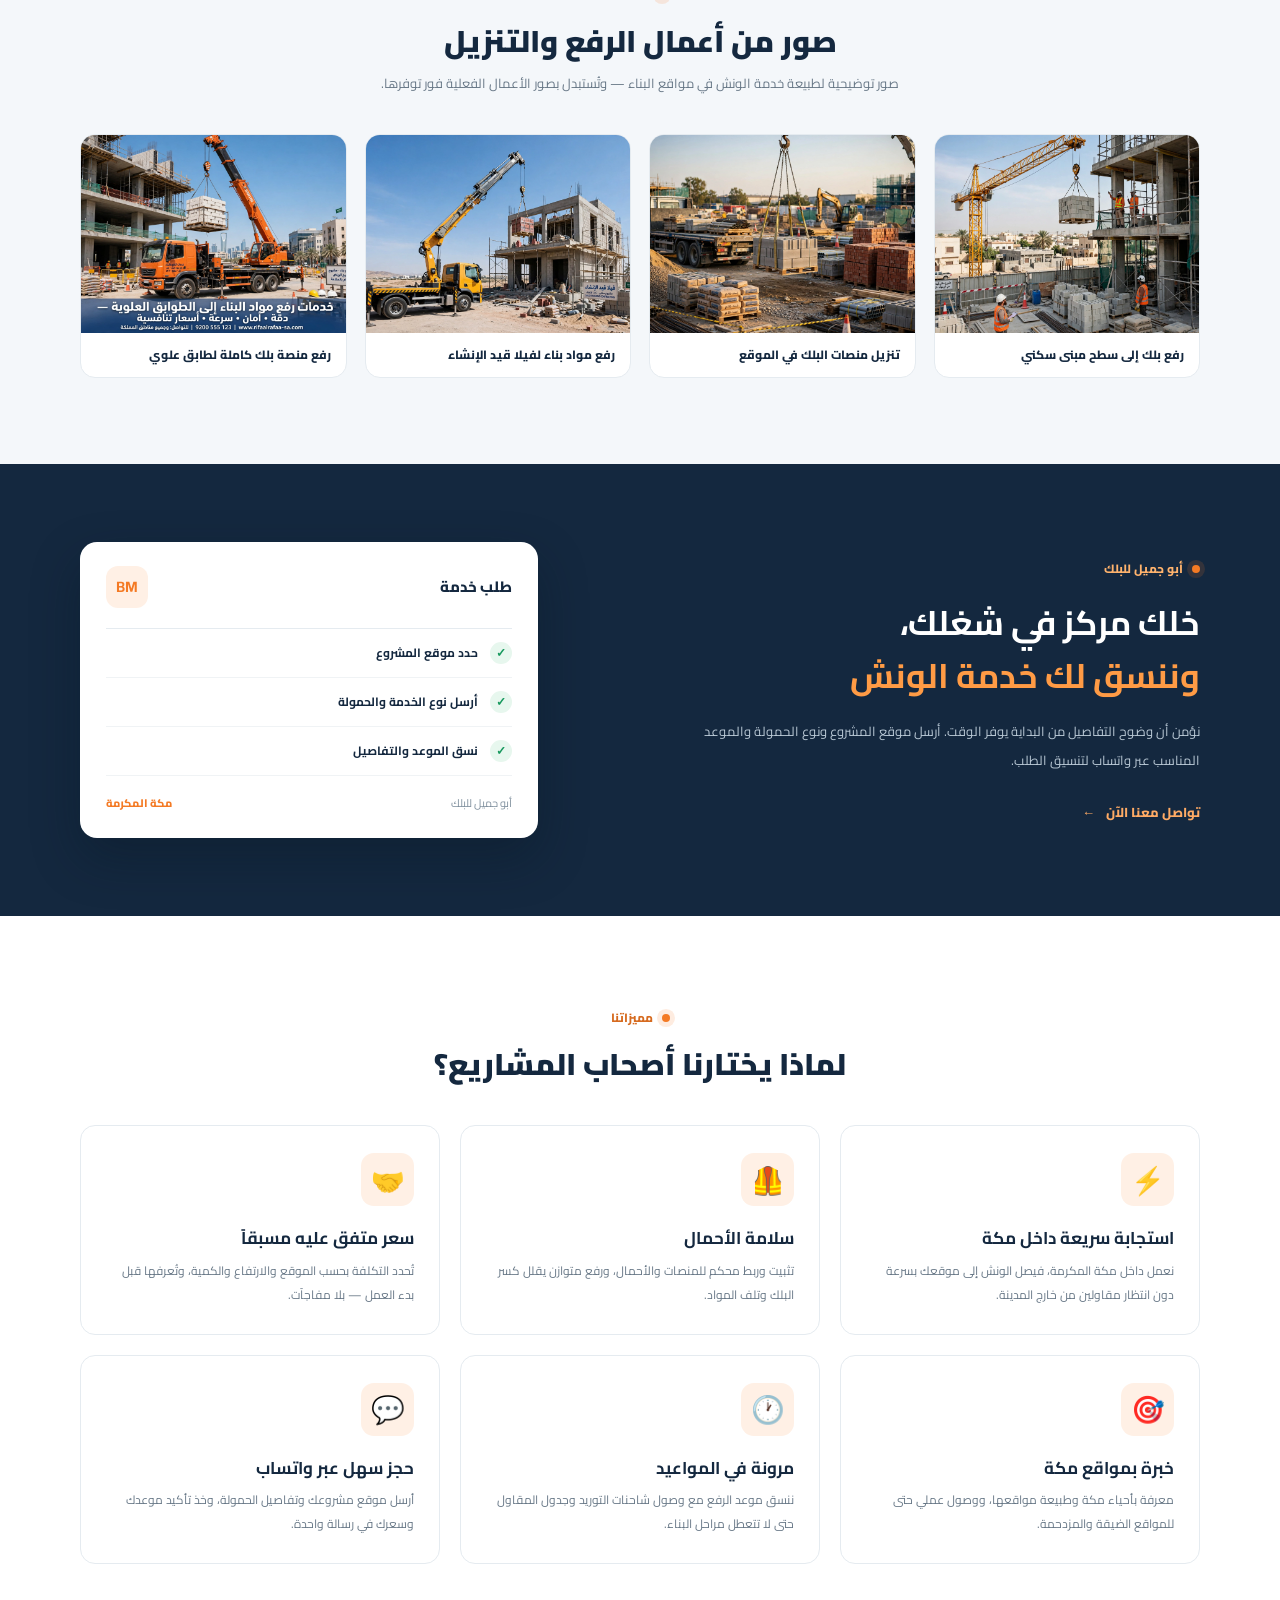
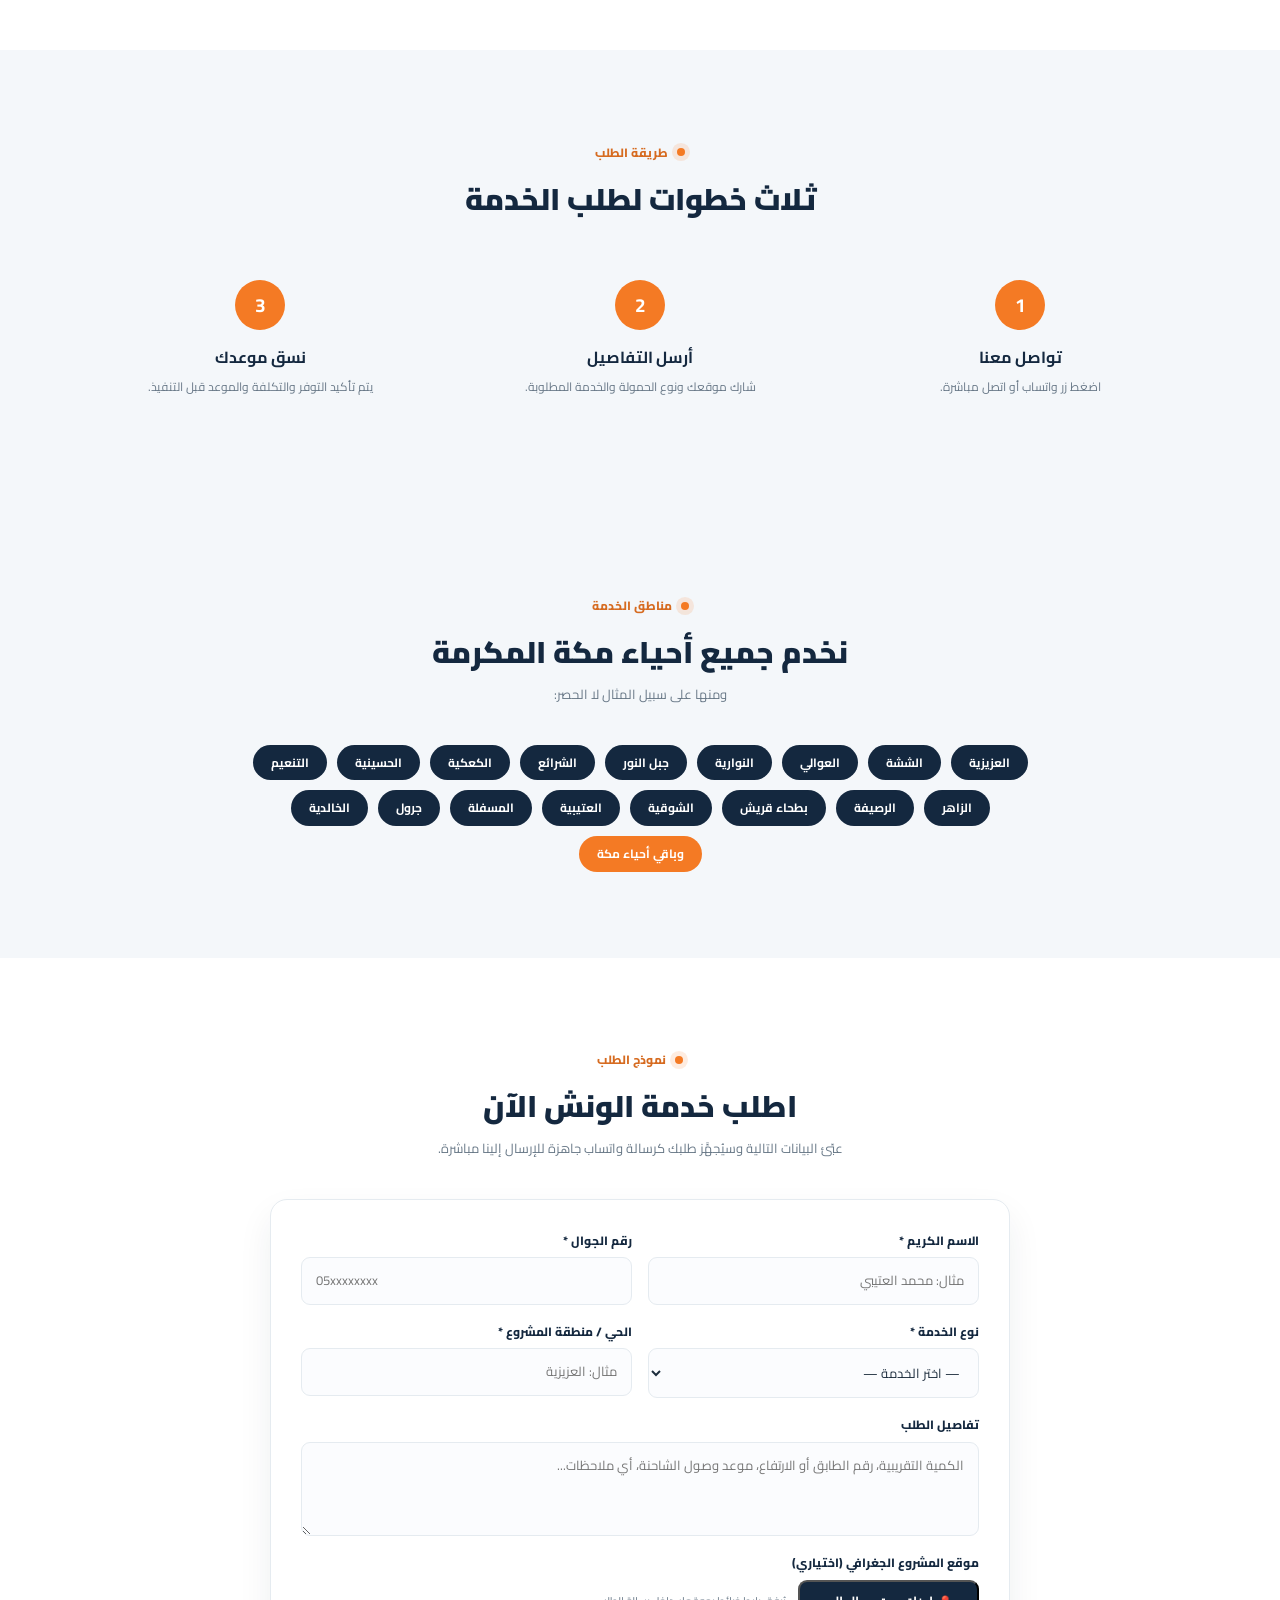
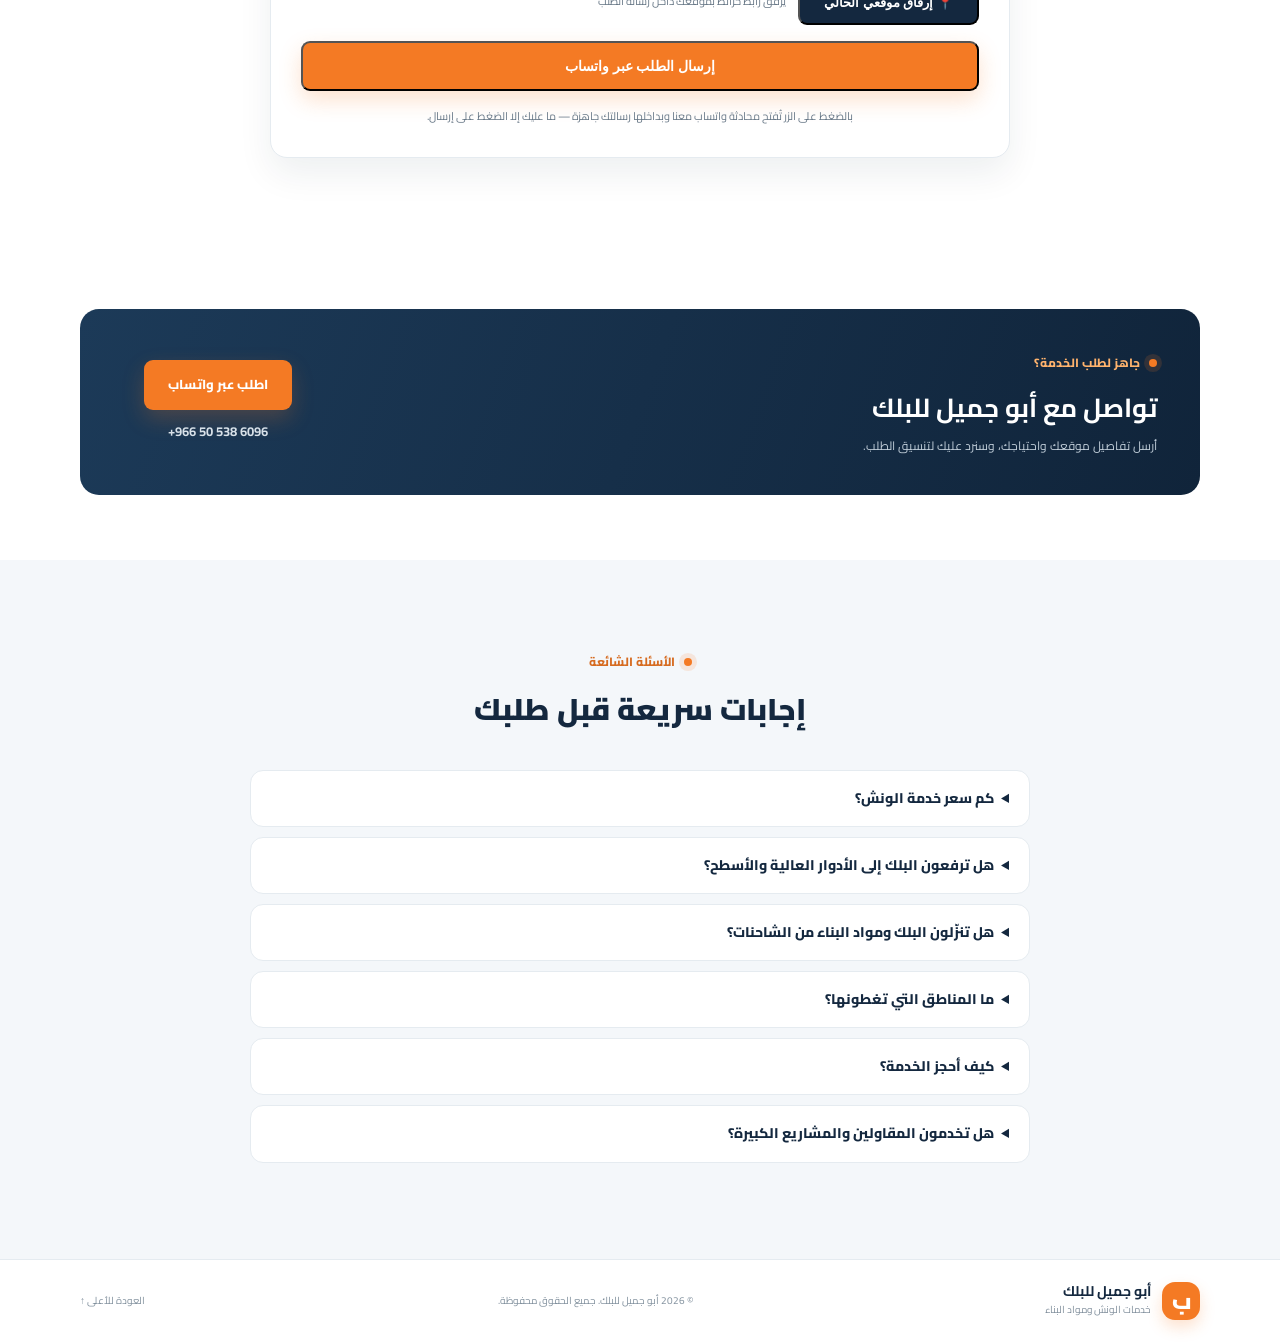
==== commit 363278e6: "تغيير اسم النشاط إلى أبو جميل للبلك" ====
--- a/index.html
+++ b/index.html
@@ -4,16 +4,16 @@
   <meta charset="utf-8">
   <meta name="viewport" content="width=device-width, initial-scale=1">
   <meta name="theme-color" content="#14283f">
-  <meta name="description" content="بن مرعي للبلك - خدمات رفع وتنزيل البلك ومواد البناء بالونش في مكة المكرمة. تواصل معنا لطلب الخدمة.">
-  <meta name="keywords" content="ونش بلك مكة, رفع بلك مكة, تنزيل بلك مكة, ونش مواد بناء مكة, رفع مواد بناء مكة, تنزيل مواد بناء مكة, ونش مكة المكرمة, بن مرعي للبلك">
+  <meta name="description" content="أبو جميل للبلك - خدمات رفع وتنزيل البلك ومواد البناء بالونش في مكة المكرمة. تواصل معنا لطلب الخدمة.">
+  <meta name="keywords" content="ونش بلك مكة, رفع بلك مكة, تنزيل بلك مكة, ونش مواد بناء مكة, رفع مواد بناء مكة, تنزيل مواد بناء مكة, ونش مكة المكرمة, أبو جميل للبلك">
   <meta name="robots" content="index, follow">
   <meta name="geo.region" content="SA-02">
   <meta name="geo.placename" content="مكة المكرمة">
   <link rel="canonical" href="https://jamalmorei043-hue.github.io/bin-marai-blocks/">
   <meta property="og:type" content="website">
   <meta property="og:locale" content="ar_SA">
-  <meta property="og:site_name" content="بن مرعي للبلك">
-  <meta property="og:title" content="بن مرعي للبلك | ونش بلك مكة — رفع وتنزيل البلك ومواد البناء">
+  <meta property="og:site_name" content="أبو جميل للبلك">
+  <meta property="og:title" content="أبو جميل للبلك | ونش بلك مكة — رفع وتنزيل البلك ومواد البناء">
   <meta property="og:description" content="خدمات ونش البلك ورفع وتنزيل البلك ومواد البناء داخل مكة المكرمة. أرسل موقع مشروعك عبر نموذج الطلب أو واتساب.">
   <meta property="og:url" content="https://jamalmorei043-hue.github.io/bin-marai-blocks/">
   <meta property="og:image" content="https://jamalmorei043-hue.github.io/bin-marai-blocks/images/hero.webp">
@@ -22,7 +22,7 @@
   {
     "@context": "https://schema.org",
     "@type": "LocalBusiness",
-    "name": "بن مرعي للبلك",
+    "name": "أبو جميل للبلك",
     "description": "خدمات ونش البلك ورفع وتنزيل البلك ومواد البناء في مكة المكرمة.",
     "telephone": "+966505386096",
     "url": "https://jamalmorei043-hue.github.io/bin-marai-blocks/",
@@ -32,7 +32,7 @@
     "priceRange": "حسب الموقع والحمولة والاتفاق المسبق"
   }
   </script>
-  <title>بن مرعي للبلك | ونش رفع وتنزيل البلك في مكة</title>
+  <title>أبو جميل للبلك | ونش رفع وتنزيل البلك في مكة</title>
   <link rel="preconnect" href="https://fonts.googleapis.com">
   <link rel="preconnect" href="https://fonts.gstatic.com" crossorigin>
   <link href="https://fonts.googleapis.com/css2?family=Cairo:wght@400;500;600;700;800;900&display=swap" rel="stylesheet">
@@ -41,9 +41,9 @@
 <body>
   <header class="site-header">
     <div class="container nav-wrap">
-      <a class="brand" href="#home" aria-label="بن مرعي للبلك - الرئيسية">
+      <a class="brand" href="#home" aria-label="أبو جميل للبلك - الرئيسية">
         <span class="brand-mark">ب</span>
-        <span><strong>بن مرعي للبلك</strong><small>خدمات الونش ومواد البناء</small></span>
+        <span><strong>أبو جميل للبلك</strong><small>خدمات الونش ومواد البناء</small></span>
       </a>
       <button class="menu-toggle" id="menuToggle" aria-label="فتح القائمة" aria-expanded="false">☰</button>
       <nav id="mainNav" class="main-nav">
@@ -65,7 +65,7 @@
         <div class="hero-copy">
           <span class="eyebrow"><i></i> نخدم مشاريعكم في مكة المكرمة</span>
           <h1>رفع وتنزيل البلك<br><em>بكل سهولة وأمان</em></h1>
-          <p>مع <strong>بن مرعي للبلك</strong> اطلب خدمة الونش لرفع وتنزيل البلك ومواد البناء في موقع مشروعك. تواصل معنا وحدد موقعك واحتياجك.</p>
+          <p>مع <strong>أبو جميل للبلك</strong> اطلب خدمة الونش لرفع وتنزيل البلك ومواد البناء في موقع مشروعك. تواصل معنا وحدد موقعك واحتياجك.</p>
           <div class="hero-actions">
             <a class="btn btn-orange" href="https://wa.me/966505386096?text=%D8%A7%D9%84%D8%B3%D9%84%D8%A7%D9%85%20%D8%B9%D9%84%D9%8A%D9%83%D9%85%D8%8C%20%D8%A3%D8%B1%D8%BA%D8%A8%20%D8%A8%D8%B7%D9%84%D8%A8%20%D9%88%D9%86%D8%B4%20%D8%A8%D9%84%D9%83" target="_blank" rel="noopener">اطلب عبر واتساب <span>←</span></a>
             <a class="btn btn-outline" href="tel:+966505386096">اتصل الآن</a>
@@ -74,7 +74,7 @@
         </div>
         <div class="hero-visual" aria-label="رسم توضيحي لشاحنة ونش">
           <div class="visual-glow"></div>
-          <div class="visual-label">بن مرعي للبلك <b>●</b></div>
+          <div class="visual-label">أبو جميل للبلك <b>●</b></div>
           <svg class="crane-art" viewBox="0 0 620 420" role="img" aria-label="رسم شاحنة ونش ترفع حمولة">
             <defs>
               <linearGradient id="truck" x1="0" x2="1"><stop stop-color="#f47721"/><stop offset="1" stop-color="#ff9b45"/></linearGradient>
@@ -178,7 +178,7 @@
     <section class="why-section" id="why-us">
       <div class="container why-grid">
         <div>
-          <span class="eyebrow"><i></i> بن مرعي للبلك</span>
+          <span class="eyebrow"><i></i> أبو جميل للبلك</span>
           <h2>خلك مركز في شغلك،<br><em>وننسق لك خدمة الونش</em></h2>
           <p>نؤمن أن وضوح التفاصيل من البداية يوفر الوقت. أرسل موقع المشروع ونوع الحمولة والموعد المناسب عبر واتساب لتنسيق الطلب.</p>
           <a class="text-link" href="https://wa.me/966505386096" target="_blank" rel="noopener">تواصل معنا الآن <span>←</span></a>
@@ -188,7 +188,7 @@
           <div class="panel-line"><i>✓</i><span>حدد موقع المشروع</span></div>
           <div class="panel-line"><i>✓</i><span>أرسل نوع الخدمة والحمولة</span></div>
           <div class="panel-line"><i>✓</i><span>نسق الموعد والتفاصيل</span></div>
-          <div class="panel-foot">بن مرعي للبلك <span>مكة المكرمة</span></div>
+          <div class="panel-foot">أبو جميل للبلك <span>مكة المكرمة</span></div>
         </div>
       </div>
     </section>
@@ -313,7 +313,7 @@
 
     <section class="contact-section" id="contact">
       <div class="container contact-box">
-        <div><span class="eyebrow"><i></i> جاهز لطلب الخدمة؟</span><h2>تواصل مع بن مرعي للبلك</h2><p>أرسل تفاصيل موقعك واحتياجك، وسنرد عليك لتنسيق الطلب.</p></div>
+        <div><span class="eyebrow"><i></i> جاهز لطلب الخدمة؟</span><h2>تواصل مع أبو جميل للبلك</h2><p>أرسل تفاصيل موقعك واحتياجك، وسنرد عليك لتنسيق الطلب.</p></div>
         <div class="contact-actions">
           <a class="btn btn-orange" href="https://wa.me/966505386096?text=%D8%A7%D9%84%D8%B3%D9%84%D8%A7%D9%85%20%D8%B9%D9%84%D9%8A%D9%83%D9%85%D8%8C%20%D8%A3%D8%B1%D8%BA%D8%A8%20%D8%A8%D8%B7%D9%84%D8%A8%20%D8%AE%D8%AF%D9%85%D8%A9%20%D8%A7%D9%84%D9%88%D9%86%D8%B4.%20%D9%85%D9%88%D9%82%D8%B9%20%D8%A7%D9%84%D9%85%D8%B4%D8%B1%D9%88%D8%B9:" target="_blank" rel="noopener">اطلب عبر واتساب</a>
           <a class="phone-link" href="tel:+966505386096">+966 50 538 6096</a>
@@ -357,7 +357,7 @@
   </main>
 
   <footer class="footer">
-    <div class="container footer-inner"><a class="brand footer-brand" href="#home"><span class="brand-mark">ب</span><span><strong>بن مرعي للبلك</strong><small>خدمات الونش ومواد البناء</small></span></a><p>© <span id="year"></span> بن مرعي للبلك. جميع الحقوق محفوظة.</p><a href="#home">العودة للأعلى ↑</a></div>
+    <div class="container footer-inner"><a class="brand footer-brand" href="#home"><span class="brand-mark">ب</span><span><strong>أبو جميل للبلك</strong><small>خدمات الونش ومواد البناء</small></span></a><p>© <span id="year"></span> أبو جميل للبلك. جميع الحقوق محفوظة.</p><a href="#home">العودة للأعلى ↑</a></div>
   </footer>
 
   <a class="floating-wa" href="https://wa.me/966505386096" target="_blank" rel="noopener" aria-label="تواصل عبر واتساب">◉</a>
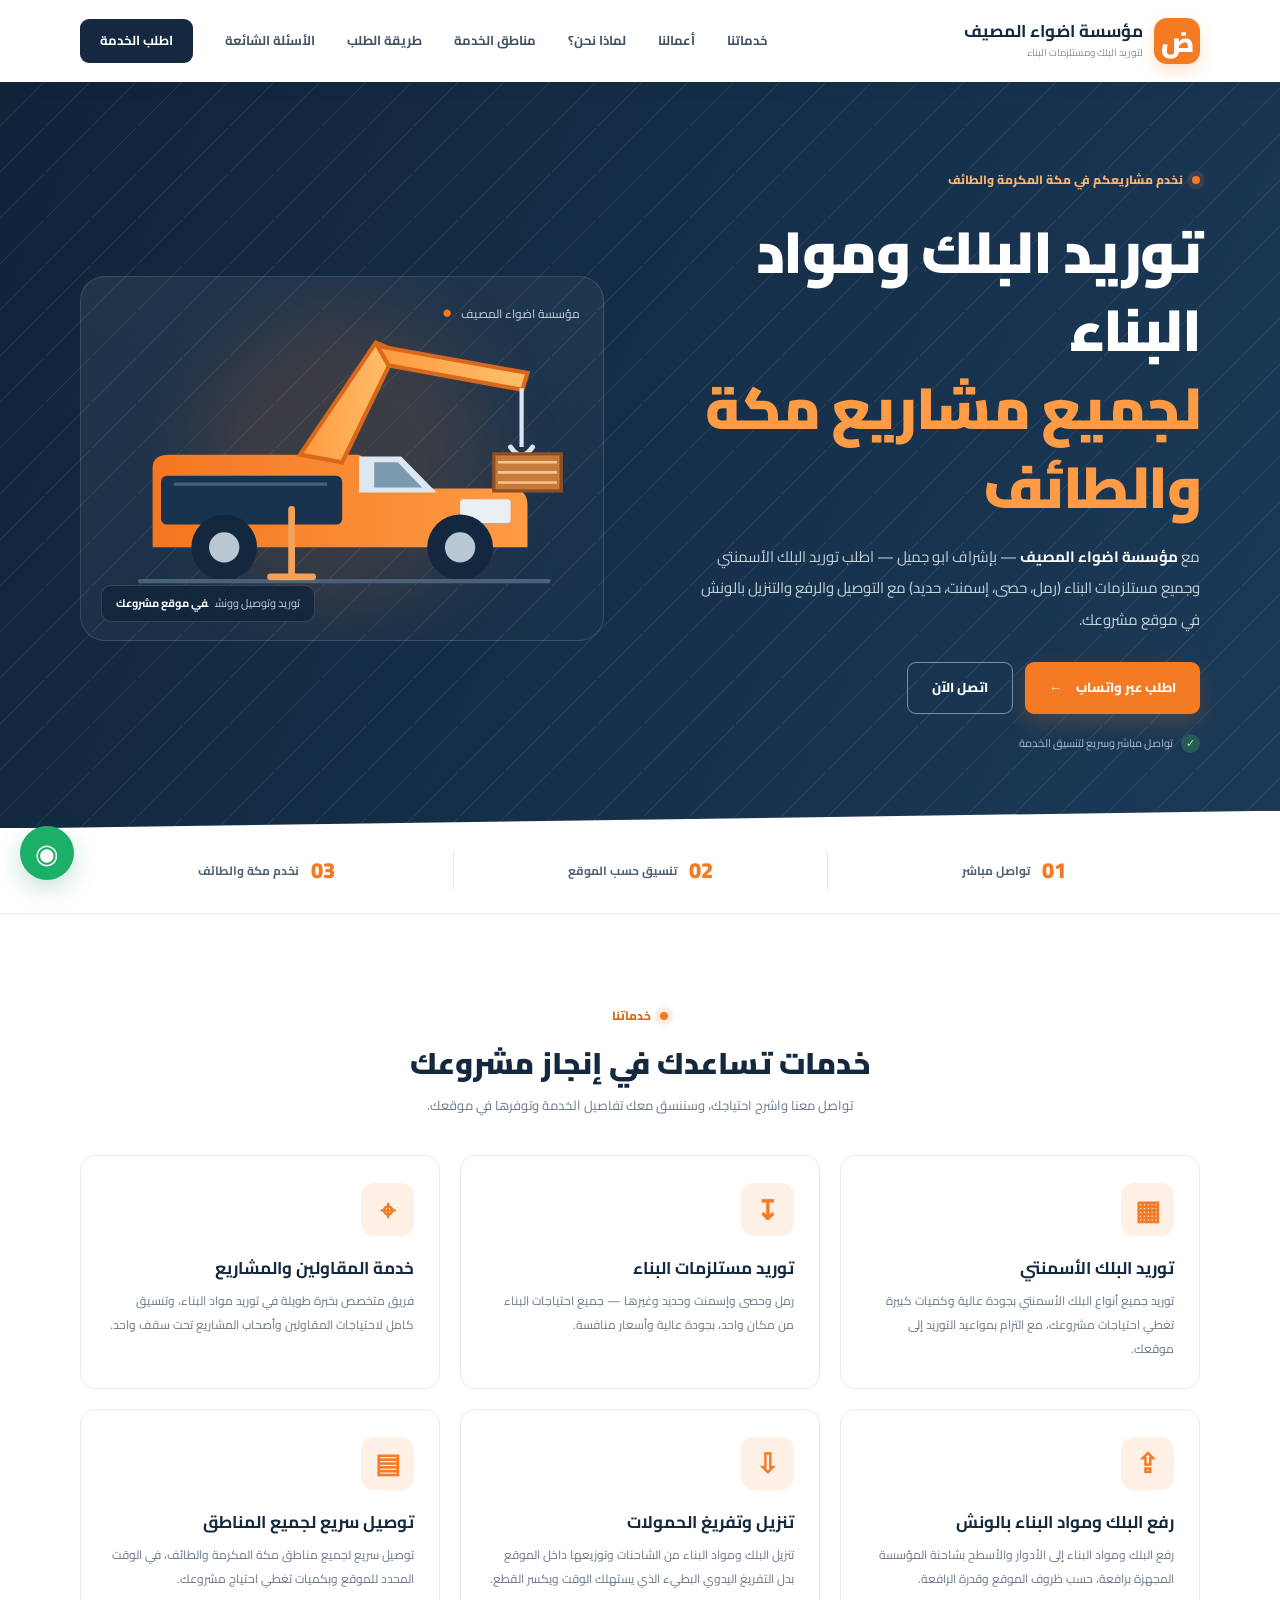
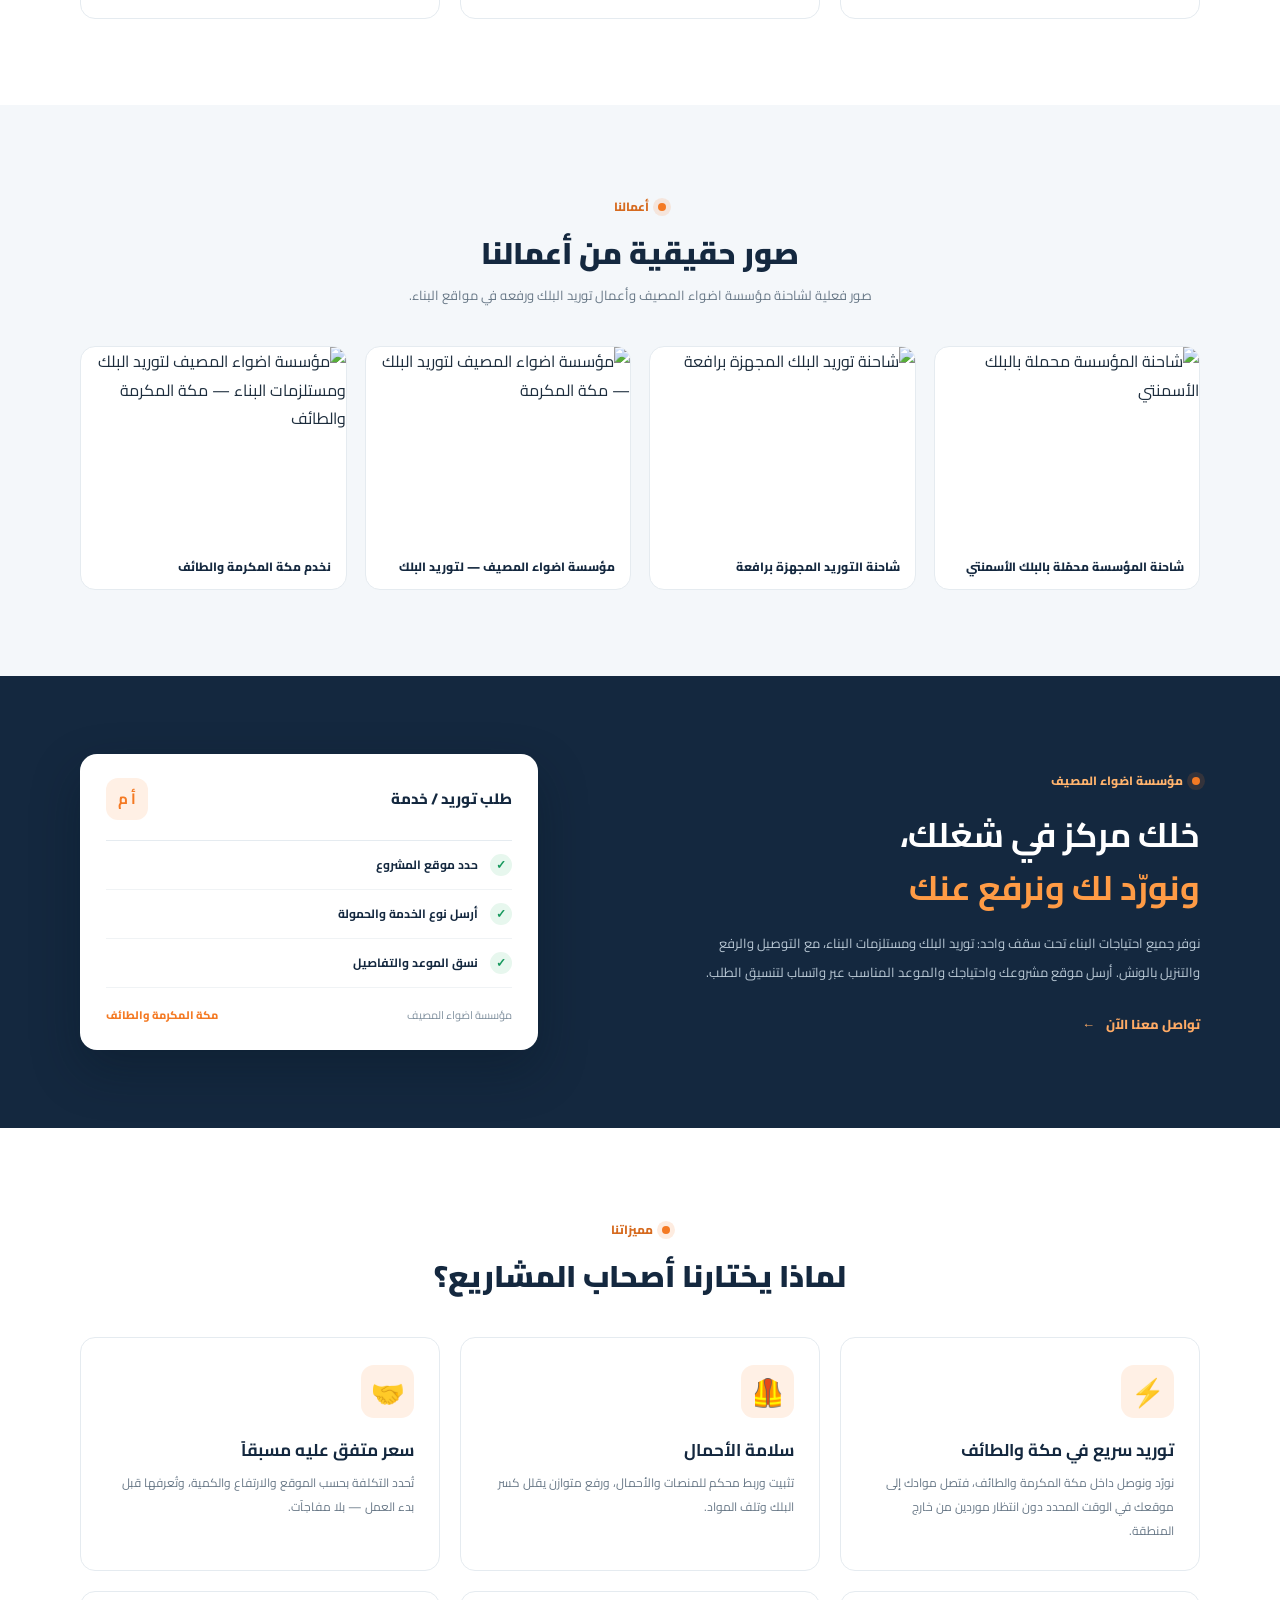
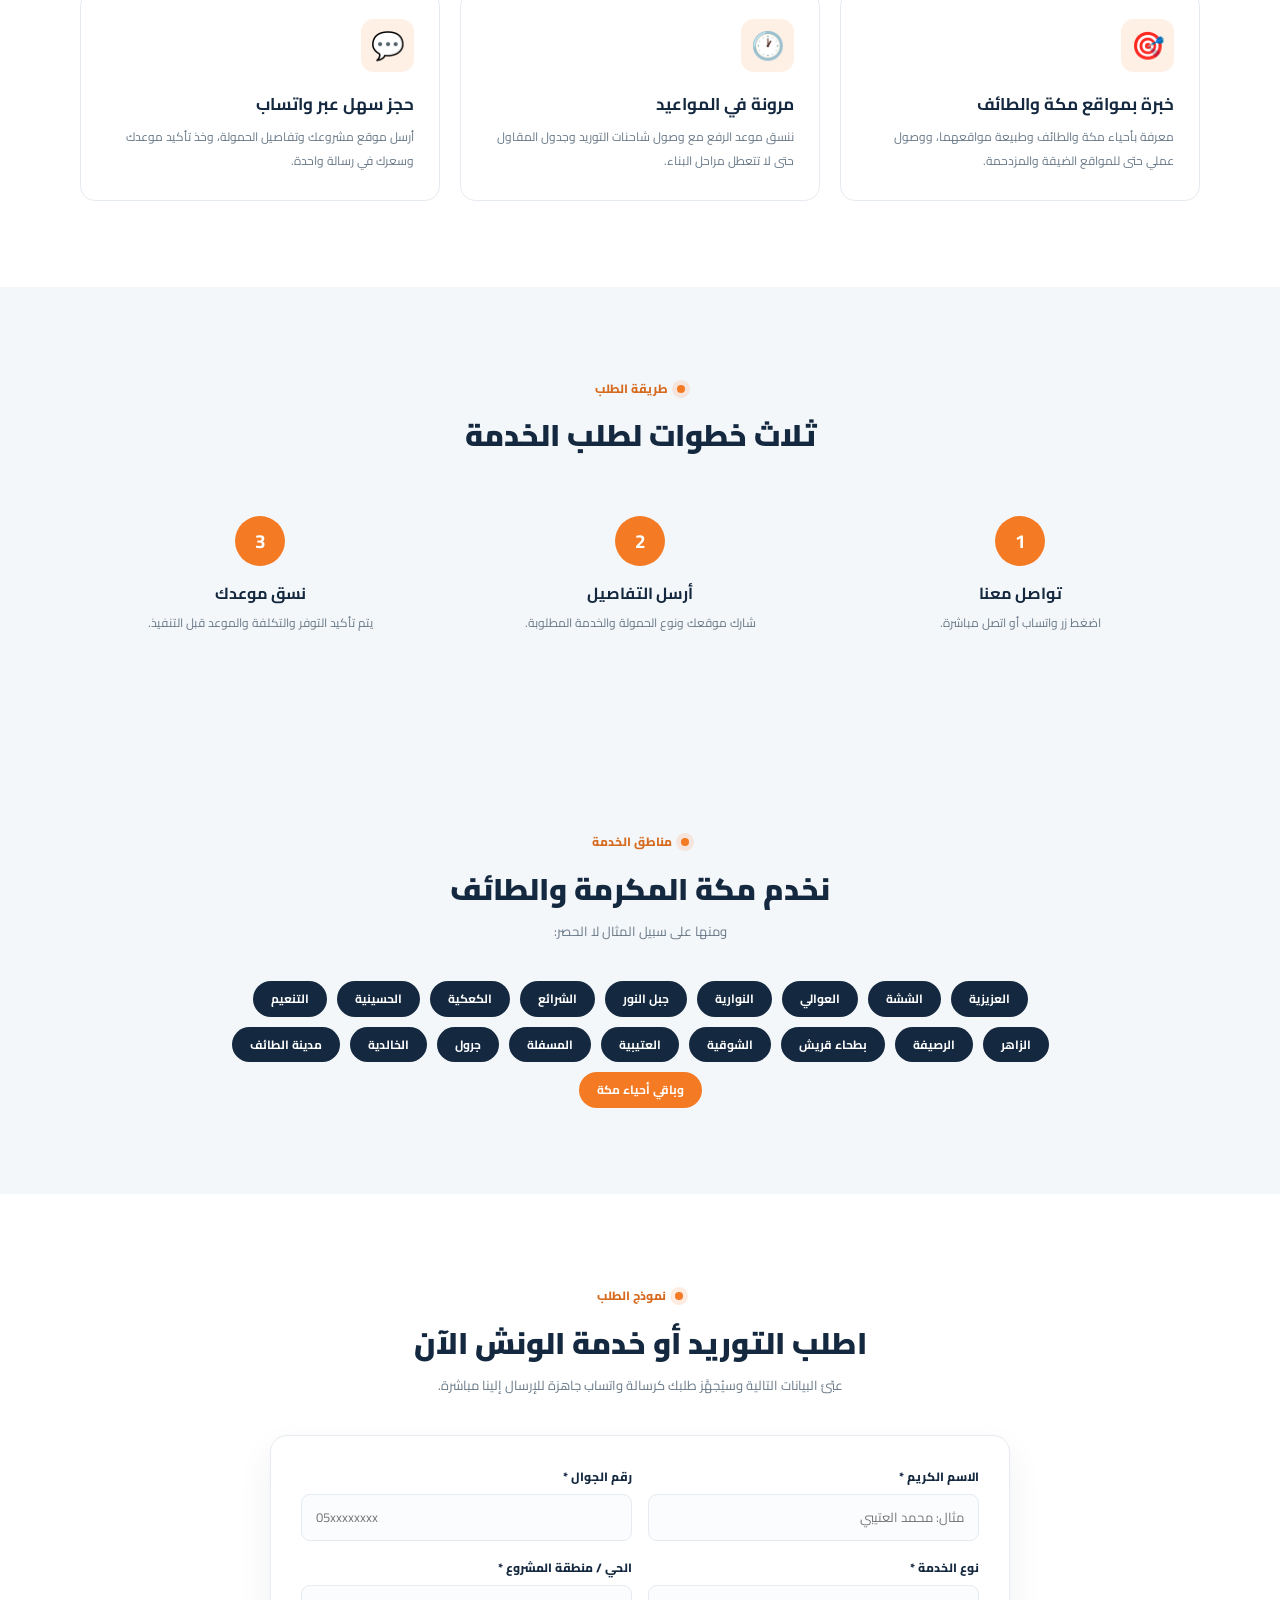
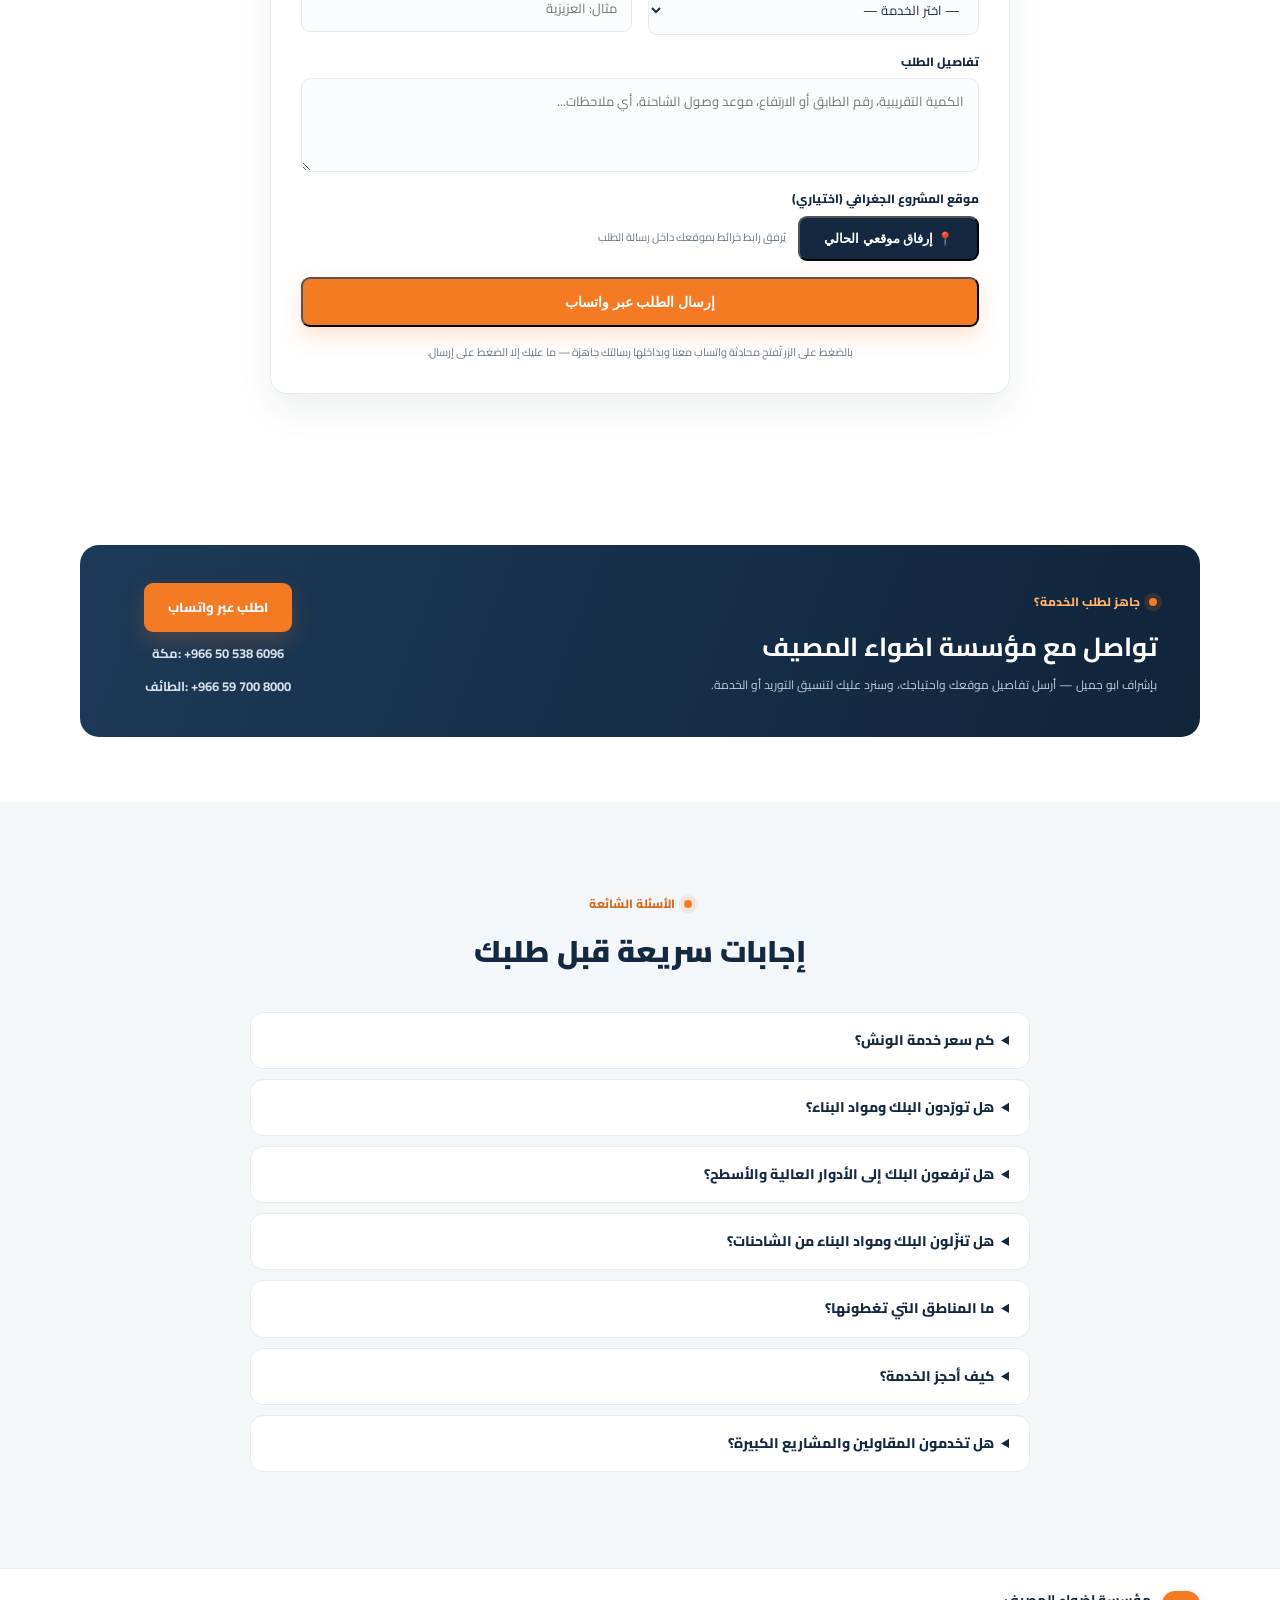
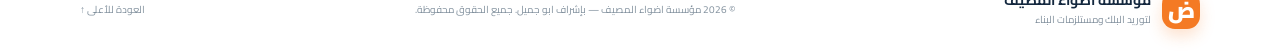
==== commit 885af701: "Rebrand to Adwaa Al-Maseef + supply services + Taif + real photos" ====
--- a/index.html
+++ b/index.html
@@ -4,17 +4,18 @@
   <meta charset="utf-8">
   <meta name="viewport" content="width=device-width, initial-scale=1">
   <meta name="theme-color" content="#14283f">
-  <meta name="description" content="أبو جميل للبلك - خدمات رفع وتنزيل البلك ومواد البناء بالونش في مكة المكرمة. تواصل معنا لطلب الخدمة.">
-  <meta name="keywords" content="ونش بلك مكة, رفع بلك مكة, تنزيل بلك مكة, ونش مواد بناء مكة, رفع مواد بناء مكة, تنزيل مواد بناء مكة, ونش مكة المكرمة, أبو جميل للبلك">
+  <meta name="description" content="مؤسسة اضواء المصيف لتوريد البلك ومستلزمات البناء في مكة المكرمة والطائف — بإشراف ابو جميل. توريد جميع أنواع البلك الأسمنتي والرمل والحصى والإسمنت والحديد، مع التوصيل والرفع والتنزيل بالونش.">
+  <meta name="keywords" content="توريد بلك مكة, توريد بلك أسمنتي, توريد مواد بناء مكة, مؤسسة اضواء المصيف, توريد بلك الطائف, ونش بلك مكة, رفع بلك مكة, تنزيل بلك مكة, ونش مواد بناء مكة, ابو جميل للبلك">
   <meta name="robots" content="index, follow">
+  <meta name="google-site-verification" content="IcqSa-Stt09JOeMV_qFlIMoHM-eJDp5tiKHF7erNeuU">
   <meta name="geo.region" content="SA-02">
   <meta name="geo.placename" content="مكة المكرمة">
   <link rel="canonical" href="https://jamalmorei043-hue.github.io/bin-marai-blocks/">
   <meta property="og:type" content="website">
   <meta property="og:locale" content="ar_SA">
-  <meta property="og:site_name" content="أبو جميل للبلك">
-  <meta property="og:title" content="أبو جميل للبلك | ونش بلك مكة — رفع وتنزيل البلك ومواد البناء">
-  <meta property="og:description" content="خدمات ونش البلك ورفع وتنزيل البلك ومواد البناء داخل مكة المكرمة. أرسل موقع مشروعك عبر نموذج الطلب أو واتساب.">
+  <meta property="og:site_name" content="مؤسسة اضواء المصيف">
+  <meta property="og:title" content="مؤسسة اضواء المصيف | توريد البلك ومستلزمات البناء في مكة والطائف">
+  <meta property="og:description" content="توريد جميع أنواع البلك الأسمنتي ومستلزمات البناء (رمل، حصى، إسمنت، حديد) في مكة المكرمة والطائف، مع التوصيل والرفع والتنزيل بالونش. اطلب عبر نموذج الطلب أو واتساب.">
   <meta property="og:url" content="https://jamalmorei043-hue.github.io/bin-marai-blocks/">
   <meta property="og:image" content="https://jamalmorei043-hue.github.io/bin-marai-blocks/images/hero.webp">
   <meta name="twitter:card" content="summary_large_image">
@@ -22,17 +23,17 @@
   {
     "@context": "https://schema.org",
     "@type": "LocalBusiness",
-    "name": "أبو جميل للبلك",
-    "description": "خدمات ونش البلك ورفع وتنزيل البلك ومواد البناء في مكة المكرمة.",
+    "name": "مؤسسة اضواء المصيف",
+    "description": "توريد البلك الأسمنتي ومستلزمات البناء مع التوصيل والرفع والتنزيل بالونش في مكة المكرمة والطائف — بإشراف ابو جميل.",
     "telephone": "+966505386096",
     "url": "https://jamalmorei043-hue.github.io/bin-marai-blocks/",
     "image": "https://jamalmorei043-hue.github.io/bin-marai-blocks/images/hero.webp",
-    "areaServed": { "@type": "City", "name": "مكة المكرمة" },
+    "areaServed": [ { "@type": "City", "name": "مكة المكرمة" }, { "@type": "City", "name": "الطائف" } ],
     "address": { "@type": "PostalAddress", "addressLocality": "مكة المكرمة", "addressCountry": "SA" },
     "priceRange": "حسب الموقع والحمولة والاتفاق المسبق"
   }
   </script>
-  <title>أبو جميل للبلك | ونش رفع وتنزيل البلك في مكة</title>
+  <title>مؤسسة اضواء المصيف | توريد البلك ومستلزمات البناء في مكة والطائف</title>
   <link rel="preconnect" href="https://fonts.googleapis.com">
   <link rel="preconnect" href="https://fonts.gstatic.com" crossorigin>
   <link href="https://fonts.googleapis.com/css2?family=Cairo:wght@400;500;600;700;800;900&display=swap" rel="stylesheet">
@@ -41,9 +42,9 @@
 <body>
   <header class="site-header">
     <div class="container nav-wrap">
-      <a class="brand" href="#home" aria-label="أبو جميل للبلك - الرئيسية">
-        <span class="brand-mark">ب</span>
-        <span><strong>أبو جميل للبلك</strong><small>خدمات الونش ومواد البناء</small></span>
+      <a class="brand" href="#home" aria-label="مؤسسة اضواء المصيف - الرئيسية">
+        <span class="brand-mark">ض</span>
+        <span><strong>مؤسسة اضواء المصيف</strong><small>لتوريد البلك ومستلزمات البناء</small></span>
       </a>
       <button class="menu-toggle" id="menuToggle" aria-label="فتح القائمة" aria-expanded="false">☰</button>
       <nav id="mainNav" class="main-nav">
@@ -63,18 +64,18 @@
       <div class="hero-pattern"></div>
       <div class="container hero-grid">
         <div class="hero-copy">
-          <span class="eyebrow"><i></i> نخدم مشاريعكم في مكة المكرمة</span>
-          <h1>رفع وتنزيل البلك<br><em>بكل سهولة وأمان</em></h1>
-          <p>مع <strong>أبو جميل للبلك</strong> اطلب خدمة الونش لرفع وتنزيل البلك ومواد البناء في موقع مشروعك. تواصل معنا وحدد موقعك واحتياجك.</p>
+          <span class="eyebrow"><i></i> نخدم مشاريعكم في مكة المكرمة والطائف</span>
+          <h1>توريد البلك ومواد البناء<br><em>لجميع مشاريع مكة والطائف</em></h1>
+          <p>مع <strong>مؤسسة اضواء المصيف</strong> — بإشراف ابو جميل — اطلب توريد البلك الأسمنتي وجميع مستلزمات البناء (رمل، حصى، إسمنت، حديد) مع التوصيل والرفع والتنزيل بالونش في موقع مشروعك.</p>
           <div class="hero-actions">
-            <a class="btn btn-orange" href="https://wa.me/966505386096?text=%D8%A7%D9%84%D8%B3%D9%84%D8%A7%D9%85%20%D8%B9%D9%84%D9%8A%D9%83%D9%85%D8%8C%20%D8%A3%D8%B1%D8%BA%D8%A8%20%D8%A8%D8%B7%D9%84%D8%A8%20%D9%88%D9%86%D8%B4%20%D8%A8%D9%84%D9%83" target="_blank" rel="noopener">اطلب عبر واتساب <span>←</span></a>
+            <a class="btn btn-orange" href="https://wa.me/966505386096?text=%D8%A7%D9%84%D8%B3%D9%84%D8%A7%D9%85%20%D8%B9%D9%84%D9%8A%D9%83%D9%85%D8%8C%20%D8%A3%D8%B1%D8%BA%D8%A8%20%D8%A8%D8%B7%D9%84%D8%A8%20%D8%AA%D9%88%D8%B1%D9%8A%D8%AF%20%D8%A8%D9%84%D9%83%20%D9%88%D9%85%D9%88%D8%A7%D8%AF%20%D8%A8%D9%86%D8%A7%D8%A1" target="_blank" rel="noopener">اطلب عبر واتساب <span>←</span></a>
             <a class="btn btn-outline" href="tel:+966505386096">اتصل الآن</a>
           </div>
           <div class="hero-note"><span class="check">✓</span> تواصل مباشر وسريع لتنسيق الخدمة</div>
         </div>
         <div class="hero-visual" aria-label="رسم توضيحي لشاحنة ونش">
           <div class="visual-glow"></div>
-          <div class="visual-label">أبو جميل للبلك <b>●</b></div>
+          <div class="visual-label">مؤسسة اضواء المصيف <b>●</b></div>
           <svg class="crane-art" viewBox="0 0 620 420" role="img" aria-label="رسم شاحنة ونش ترفع حمولة">
             <defs>
               <linearGradient id="truck" x1="0" x2="1"><stop stop-color="#f47721"/><stop offset="1" stop-color="#ff9b45"/></linearGradient>
@@ -97,7 +98,7 @@
             <path d="M70 355 H555" stroke="#49627a" stroke-width="5" stroke-linecap="round"/>
             <path d="M250 270 L250 350 M250 350 L225 350 M250 350 L275 350" stroke="#f4a15a" stroke-width="8" stroke-linecap="round"/>
           </svg>
-          <div class="visual-caption"><span>خدمة الونش</span><strong>في موقع مشروعك</strong></div>
+          <div class="visual-caption"><span>توريد وتوصيل وونش</span><strong>في موقع مشروعك</strong></div>
         </div>
       </div>
       <div class="hero-bottom"></div>
@@ -107,7 +108,7 @@
       <div class="container trust-items">
         <div><b>01</b><span>تواصل مباشر</span></div>
         <div><b>02</b><span>تنسيق حسب الموقع</span></div>
-        <div><b>03</b><span>خدمة لمواقع البناء</span></div>
+        <div><b>03</b><span>نخدم مكة والطائف</span></div>
       </div>
     </section>
 
@@ -120,28 +121,28 @@
         </div>
         <div class="service-grid">
           <article class="service-card">
-            <div class="service-icon">▦</div><h3>رفع البلك</h3>
-            <p>رفع حمولة البلك إلى المكان المطلوب بالموقع وفق قدرة الونش وظروف الموقع.</p>
-          </article>
-          <article class="service-card">
-            <div class="service-icon">↧</div><h3>تنزيل البلك</h3>
-            <p>تنسيق تنزيل البلك ومواد البناء في موقع العمل بما يناسب احتياجك.</p>
-          </article>
-          <article class="service-card">
-            <div class="service-icon">⌖</div><h3>خدمة مواقع البناء</h3>
-            <p>استقبال طلبات المقاولين وأصحاب المشاريع في مكة المكرمة.</p>
-          </article>
-          <article class="service-card">
-            <div class="service-icon">⇪</div><h3>رفع مواد البناء</h3>
-            <p>رفع مواد البناء بأنواعها — أسمنت وحديد وبلاط وطابوق — إلى الأدوار والأسطح حسب قدرة الونش وظروف الموقع.</p>
-          </article>
-          <article class="service-card">
-            <div class="service-icon">⇩</div><h3>تنزيل مواد البناء</h3>
-            <p>تنزيل مواد البناء من الشاحنات وتوزيعها داخل الموقع بدل التفريغ اليدوي البطيء.</p>
-          </article>
-          <article class="service-card">
-            <div class="service-icon">▤</div><h3>تفريغ الشاحنات</h3>
-            <p>تفريغ حمولات الشاحنات من البلك ومواد البناء بسرعة تحافظ على جدول مشروعك وسلامة المواد.</p>
+            <div class="service-icon">▦</div><h3>توريد البلك الأسمنتي</h3>
+            <p>توريد جميع أنواع البلك الأسمنتي بجودة عالية وكميات كبيرة تغطي احتياجات مشروعك، مع التزام بمواعيد التوريد إلى موقعك.</p>
+          </article>
+          <article class="service-card">
+            <div class="service-icon">↧</div><h3>توريد مستلزمات البناء</h3>
+            <p>رمل وحصى وإسمنت وحديد وغيرها — جميع احتياجات البناء من مكان واحد، بجودة عالية وأسعار منافسة.</p>
+          </article>
+          <article class="service-card">
+            <div class="service-icon">⌖</div><h3>خدمة المقاولين والمشاريع</h3>
+            <p>فريق متخصص بخبرة طويلة في توريد مواد البناء، وتنسيق كامل لاحتياجات المقاولين وأصحاب المشاريع تحت سقف واحد.</p>
+          </article>
+          <article class="service-card">
+            <div class="service-icon">⇪</div><h3>رفع البلك ومواد البناء بالونش</h3>
+            <p>رفع البلك ومواد البناء إلى الأدوار والأسطح بشاحنة المؤسسة المجهزة برافعة، حسب ظروف الموقع وقدرة الرافعة.</p>
+          </article>
+          <article class="service-card">
+            <div class="service-icon">⇩</div><h3>تنزيل وتفريغ الحمولات</h3>
+            <p>تنزيل البلك ومواد البناء من الشاحنات وتوزيعها داخل الموقع بدل التفريغ اليدوي البطيء الذي يستهلك الوقت ويكسر القطع.</p>
+          </article>
+          <article class="service-card">
+            <div class="service-icon">▤</div><h3>توصيل سريع لجميع المناطق</h3>
+            <p>توصيل سريع لجميع مناطق مكة المكرمة والطائف، في الوقت المحدد للموقع وبكميات تغطي احتياج مشروعك.</p>
           </article>
         </div>
       </div>
@@ -151,25 +152,25 @@
       <div class="container">
         <div class="section-heading">
           <span class="eyebrow dark"><i></i> أعمالنا</span>
-          <h2>صور من أعمال الرفع والتنزيل</h2>
-          <p>صور توضيحية لطبيعة خدمة الونش في مواقع البناء — وتُستبدل بصور الأعمال الفعلية فور توفرها.</p>
+          <h2>صور حقيقية من أعمالنا</h2>
+          <p>صور فعلية لشاحنة مؤسسة اضواء المصيف وأعمال توريد البلك ورفعه في مواقع البناء.</p>
         </div>
         <div class="gallery-grid">
           <figure class="gallery-item">
-            <img src="images/project-1.webp" alt="رفع البلك إلى سطح مبنى قيد الإنشاء" loading="lazy">
-            <figcaption>رفع بلك إلى سطح مبنى سكني</figcaption>
+            <img src="images/truck-top.jpg" alt="شاحنة المؤسسة محملة بالبلك الأسمنتي" loading="lazy">
+            <figcaption>شاحنة المؤسسة محمّلة بالبلك الأسمنتي</figcaption>
           </figure>
           <figure class="gallery-item">
-            <img src="images/project-2.webp" alt="تنزيل منصة بلك من شاحنة إلى موقع بناء" loading="lazy">
-            <figcaption>تنزيل منصات البلك في الموقع</figcaption>
+            <img src="images/truck-front.jpg" alt="شاحنة توريد البلك المجهزة برافعة" loading="lazy">
+            <figcaption>شاحنة التوريد المجهزة برافعة</figcaption>
           </figure>
           <figure class="gallery-item">
-            <img src="images/project-3.webp" alt="ونش يرفع مواد بناء إلى الطابق الثاني في فيلا قيد الإنشاء" loading="lazy">
-            <figcaption>رفع مواد بناء لفيلا قيد الإنشاء</figcaption>
+            <img src="images/flyer-1.jpg" alt="مؤسسة اضواء المصيف لتوريد البلك — مكة المكرمة" loading="lazy">
+            <figcaption>مؤسسة اضواء المصيف — لتوريد البلك</figcaption>
           </figure>
           <figure class="gallery-item">
-            <img src="images/hero.webp" alt="ونش يرفع منصة بلك إلى طابق علوي" loading="lazy">
-            <figcaption>رفع منصة بلك كاملة لطابق علوي</figcaption>
+            <img src="images/poster-taif.jpg" alt="مؤسسة اضواء المصيف لتوريد البلك ومستلزمات البناء — مكة المكرمة والطائف" loading="lazy">
+            <figcaption>نخدم مكة المكرمة والطائف</figcaption>
           </figure>
         </div>
       </div>
@@ -178,17 +179,17 @@
     <section class="why-section" id="why-us">
       <div class="container why-grid">
         <div>
-          <span class="eyebrow"><i></i> أبو جميل للبلك</span>
-          <h2>خلك مركز في شغلك،<br><em>وننسق لك خدمة الونش</em></h2>
-          <p>نؤمن أن وضوح التفاصيل من البداية يوفر الوقت. أرسل موقع المشروع ونوع الحمولة والموعد المناسب عبر واتساب لتنسيق الطلب.</p>
+          <span class="eyebrow"><i></i> مؤسسة اضواء المصيف</span>
+          <h2>خلك مركز في شغلك،<br><em>ونورّد لك ونرفع عنك</em></h2>
+          <p>نوفر جميع احتياجات البناء تحت سقف واحد: توريد البلك ومستلزمات البناء، مع التوصيل والرفع والتنزيل بالونش. أرسل موقع مشروعك واحتياجك والموعد المناسب عبر واتساب لتنسيق الطلب.</p>
           <a class="text-link" href="https://wa.me/966505386096" target="_blank" rel="noopener">تواصل معنا الآن <span>←</span></a>
         </div>
         <div class="why-panel">
-          <div class="panel-top"><span>طلب خدمة</span><b>BM</b></div>
+          <div class="panel-top"><span>طلب توريد / خدمة</span><b>أ م</b></div>
           <div class="panel-line"><i>✓</i><span>حدد موقع المشروع</span></div>
           <div class="panel-line"><i>✓</i><span>أرسل نوع الخدمة والحمولة</span></div>
           <div class="panel-line"><i>✓</i><span>نسق الموعد والتفاصيل</span></div>
-          <div class="panel-foot">أبو جميل للبلك <span>مكة المكرمة</span></div>
+          <div class="panel-foot">مؤسسة اضواء المصيف <span>مكة المكرمة والطائف</span></div>
         </div>
       </div>
     </section>
@@ -201,8 +202,8 @@
         </div>
         <div class="service-grid">
           <article class="service-card">
-            <div class="service-icon">⚡</div><h3>استجابة سريعة داخل مكة</h3>
-            <p>نعمل داخل مكة المكرمة، فيصل الونش إلى موقعك بسرعة دون انتظار مقاولين من خارج المدينة.</p>
+            <div class="service-icon">⚡</div><h3>توريد سريع في مكة والطائف</h3>
+            <p>نورّد ونوصل داخل مكة المكرمة والطائف، فتصل موادك إلى موقعك في الوقت المحدد دون انتظار موردين من خارج المنطقة.</p>
           </article>
           <article class="service-card">
             <div class="service-icon">🦺</div><h3>سلامة الأحمال</h3>
@@ -213,8 +214,8 @@
             <p>تُحدد التكلفة بحسب الموقع والارتفاع والكمية، وتُعرفها قبل بدء العمل — بلا مفاجآت.</p>
           </article>
           <article class="service-card">
-            <div class="service-icon">🎯</div><h3>خبرة بمواقع مكة</h3>
-            <p>معرفة بأحياء مكة وطبيعة مواقعها، ووصول عملي حتى للمواقع الضيقة والمزدحمة.</p>
+            <div class="service-icon">🎯</div><h3>خبرة بمواقع مكة والطائف</h3>
+            <p>معرفة بأحياء مكة والطائف وطبيعة مواقعهما، ووصول عملي حتى للمواقع الضيقة والمزدحمة.</p>
           </article>
           <article class="service-card">
             <div class="service-icon">🕐</div><h3>مرونة في المواعيد</h3>
@@ -246,7 +247,7 @@
       <div class="container">
         <div class="section-heading">
           <span class="eyebrow dark"><i></i> مناطق الخدمة</span>
-          <h2>نخدم جميع أحياء مكة المكرمة</h2>
+          <h2>نخدم مكة المكرمة والطائف</h2>
           <p>ومنها على سبيل المثال لا الحصر:</p>
         </div>
         <div class="chips">
@@ -255,7 +256,7 @@
           <span class="chip">الكعكية</span><span class="chip">الحسينية</span><span class="chip">التنعيم</span>
           <span class="chip">الزاهر</span><span class="chip">الرصيفة</span><span class="chip">بطحاء قريش</span>
           <span class="chip">الشوقية</span><span class="chip">العتيبية</span><span class="chip">المسفلة</span>
-          <span class="chip">جرول</span><span class="chip">الخالدية</span><span class="chip accent">وباقي أحياء مكة</span>
+          <span class="chip">جرول</span><span class="chip">الخالدية</span><span class="chip">مدينة الطائف</span><span class="chip accent">وباقي أحياء مكة</span>
         </div>
       </div>
     </section>
@@ -264,7 +265,7 @@
       <div class="container">
         <div class="section-heading">
           <span class="eyebrow dark"><i></i> نموذج الطلب</span>
-          <h2>اطلب خدمة الونش الآن</h2>
+          <h2>اطلب التوريد أو خدمة الونش الآن</h2>
           <p>عبّئ البيانات التالية وسيُجهَّز طلبك كرسالة واتساب جاهزة للإرسال إلينا مباشرة.</p>
         </div>
         <form class="order-form" id="orderForm" novalidate>
@@ -280,6 +281,8 @@
             <label for="fService">نوع الخدمة *</label>
             <select id="fService" required>
               <option value="">— اختر الخدمة —</option>
+              <option>توريد بلك أسمنتي</option>
+              <option>توريد مستلزمات بناء (رمل/حصى/إسمنت/حديد)</option>
               <option>رفع بلك لأدوار علوية</option>
               <option>تنزيل بلك من شاحنة</option>
               <option>رفع مواد بناء</option>
@@ -313,10 +316,11 @@
 
     <section class="contact-section" id="contact">
       <div class="container contact-box">
-        <div><span class="eyebrow"><i></i> جاهز لطلب الخدمة؟</span><h2>تواصل مع أبو جميل للبلك</h2><p>أرسل تفاصيل موقعك واحتياجك، وسنرد عليك لتنسيق الطلب.</p></div>
+        <div><span class="eyebrow"><i></i> جاهز لطلب الخدمة؟</span><h2>تواصل مع مؤسسة اضواء المصيف</h2><p>بإشراف ابو جميل — أرسل تفاصيل موقعك واحتياجك، وسنرد عليك لتنسيق التوريد أو الخدمة.</p></div>
         <div class="contact-actions">
-          <a class="btn btn-orange" href="https://wa.me/966505386096?text=%D8%A7%D9%84%D8%B3%D9%84%D8%A7%D9%85%20%D8%B9%D9%84%D9%8A%D9%83%D9%85%D8%8C%20%D8%A3%D8%B1%D8%BA%D8%A8%20%D8%A8%D8%B7%D9%84%D8%A8%20%D8%AE%D8%AF%D9%85%D8%A9%20%D8%A7%D9%84%D9%88%D9%86%D8%B4.%20%D9%85%D9%88%D9%82%D8%B9%20%D8%A7%D9%84%D9%85%D8%B4%D8%B1%D9%88%D8%B9:" target="_blank" rel="noopener">اطلب عبر واتساب</a>
-          <a class="phone-link" href="tel:+966505386096">+966 50 538 6096</a>
+          <a class="btn btn-orange" href="https://wa.me/966505386096?text=%D8%A7%D9%84%D8%B3%D9%84%D8%A7%D9%85%20%D8%B9%D9%84%D9%8A%D9%83%D9%85%D8%8C%20%D8%A3%D8%B1%D8%BA%D8%A8%20%D8%A8%D8%B7%D9%84%D8%A8%20%D8%AA%D9%88%D8%B1%D9%8A%D8%AF%20%D8%A3%D9%88%20%D8%AE%D8%AF%D9%85%D8%A9%20%D9%88%D9%86%D8%B4.%20%D9%85%D9%88%D9%82%D8%B9%20%D8%A7%D9%84%D9%85%D8%B4%D8%B1%D9%88%D8%B9%3A" target="_blank" rel="noopener">اطلب عبر واتساب</a>
+          <a class="phone-link" href="tel:+966505386096">مكة: ‎+966 50 538 6096</a>
+          <a class="phone-link" href="tel:+966597008000">الطائف: ‎+966 59 700 8000</a>
         </div>
       </div>
     </section>
@@ -329,7 +333,11 @@
         <div class="faq-list">
           <details>
             <summary>كم سعر خدمة الونش؟</summary>
-            <p>يعتمد السعر على موقع المشروع داخل مكة، وارتفاع الرفع، وكمية البلك أو المواد. أرسل تفاصيل طلبك وموقعك عبر النموذج أو واتساب وستصلك التكلفة المتفق عليها قبل بدء العمل.</p>
+            <p>يعتمد السعر على موقع المشروع داخل مكة أو الطائف، وارتفاع الرفع، وكمية البلك أو المواد. أرسل تفاصيل طلبك وموقعك عبر النموذج أو واتساب وستصلك التكلفة المتفق عليها قبل بدء العمل.</p>
+          </details>
+          <details>
+            <summary>هل تورّدون البلك ومواد البناء؟</summary>
+            <p>نعم، مؤسسة اضواء المصيف تورّد جميع أنواع البلك الأسمنتي ومستلزمات البناء — رمل وحصى وإسمنت وحديد وغيرها — بكميات كبيرة للمقاولين والمشاريع في مكة المكرمة والطائف، مع التوصيل إلى الموقع.</p>
           </details>
           <details>
             <summary>هل ترفعون البلك إلى الأدوار العالية والأسطح؟</summary>
@@ -341,11 +349,11 @@
           </details>
           <details>
             <summary>ما المناطق التي تغطونها؟</summary>
-            <p>نغطي مدينة مكة المكرمة بجميع أحيائها: العزيزية، الششة، العوالي، الشرائع، الكعكية، النوارية، الشوقية وغيرها.</p>
+            <p>نغطي مدينة مكة المكرمة بجميع أحيائها: العزيزية، الششة، العوالي، الشرائع، الكعكية، النوارية، الشوقية وغيرها، ونغطي كذلك مدينة الطائف.</p>
           </details>
           <details>
             <summary>كيف أحجز الخدمة؟</summary>
-            <p>عبّئ نموذج الطلب في هذه الصفحة أو راسلنا واتساب مباشرة على ‎+966 50 538 6096 مع موقع المشروع وتفاصيل الحمولة، وسنؤكد لك الموعد والسعر.</p>
+            <p>عبّئ نموذج الطلب في هذه الصفحة أو راسلنا واتساب مباشرة على ‎+966 50 538 6096 (مكة) أو ‎+966 59 700 8000 (الطائف) مع موقع المشروع وتفاصيل الحمولة، وسنؤكد لك الموعد والسعر.</p>
           </details>
           <details>
             <summary>هل تخدمون المقاولين والمشاريع الكبيرة؟</summary>
@@ -357,7 +365,7 @@
   </main>
 
   <footer class="footer">
-    <div class="container footer-inner"><a class="brand footer-brand" href="#home"><span class="brand-mark">ب</span><span><strong>أبو جميل للبلك</strong><small>خدمات الونش ومواد البناء</small></span></a><p>© <span id="year"></span> أبو جميل للبلك. جميع الحقوق محفوظة.</p><a href="#home">العودة للأعلى ↑</a></div>
+    <div class="container footer-inner"><a class="brand footer-brand" href="#home"><span class="brand-mark">ض</span><span><strong>مؤسسة اضواء المصيف</strong><small>لتوريد البلك ومستلزمات البناء</small></span></a><p>© <span id="year"></span> مؤسسة اضواء المصيف — بإشراف ابو جميل. جميع الحقوق محفوظة.</p><a href="#home">العودة للأعلى ↑</a></div>
   </footer>
 
   <a class="floating-wa" href="https://wa.me/966505386096" target="_blank" rel="noopener" aria-label="تواصل عبر واتساب">◉</a>
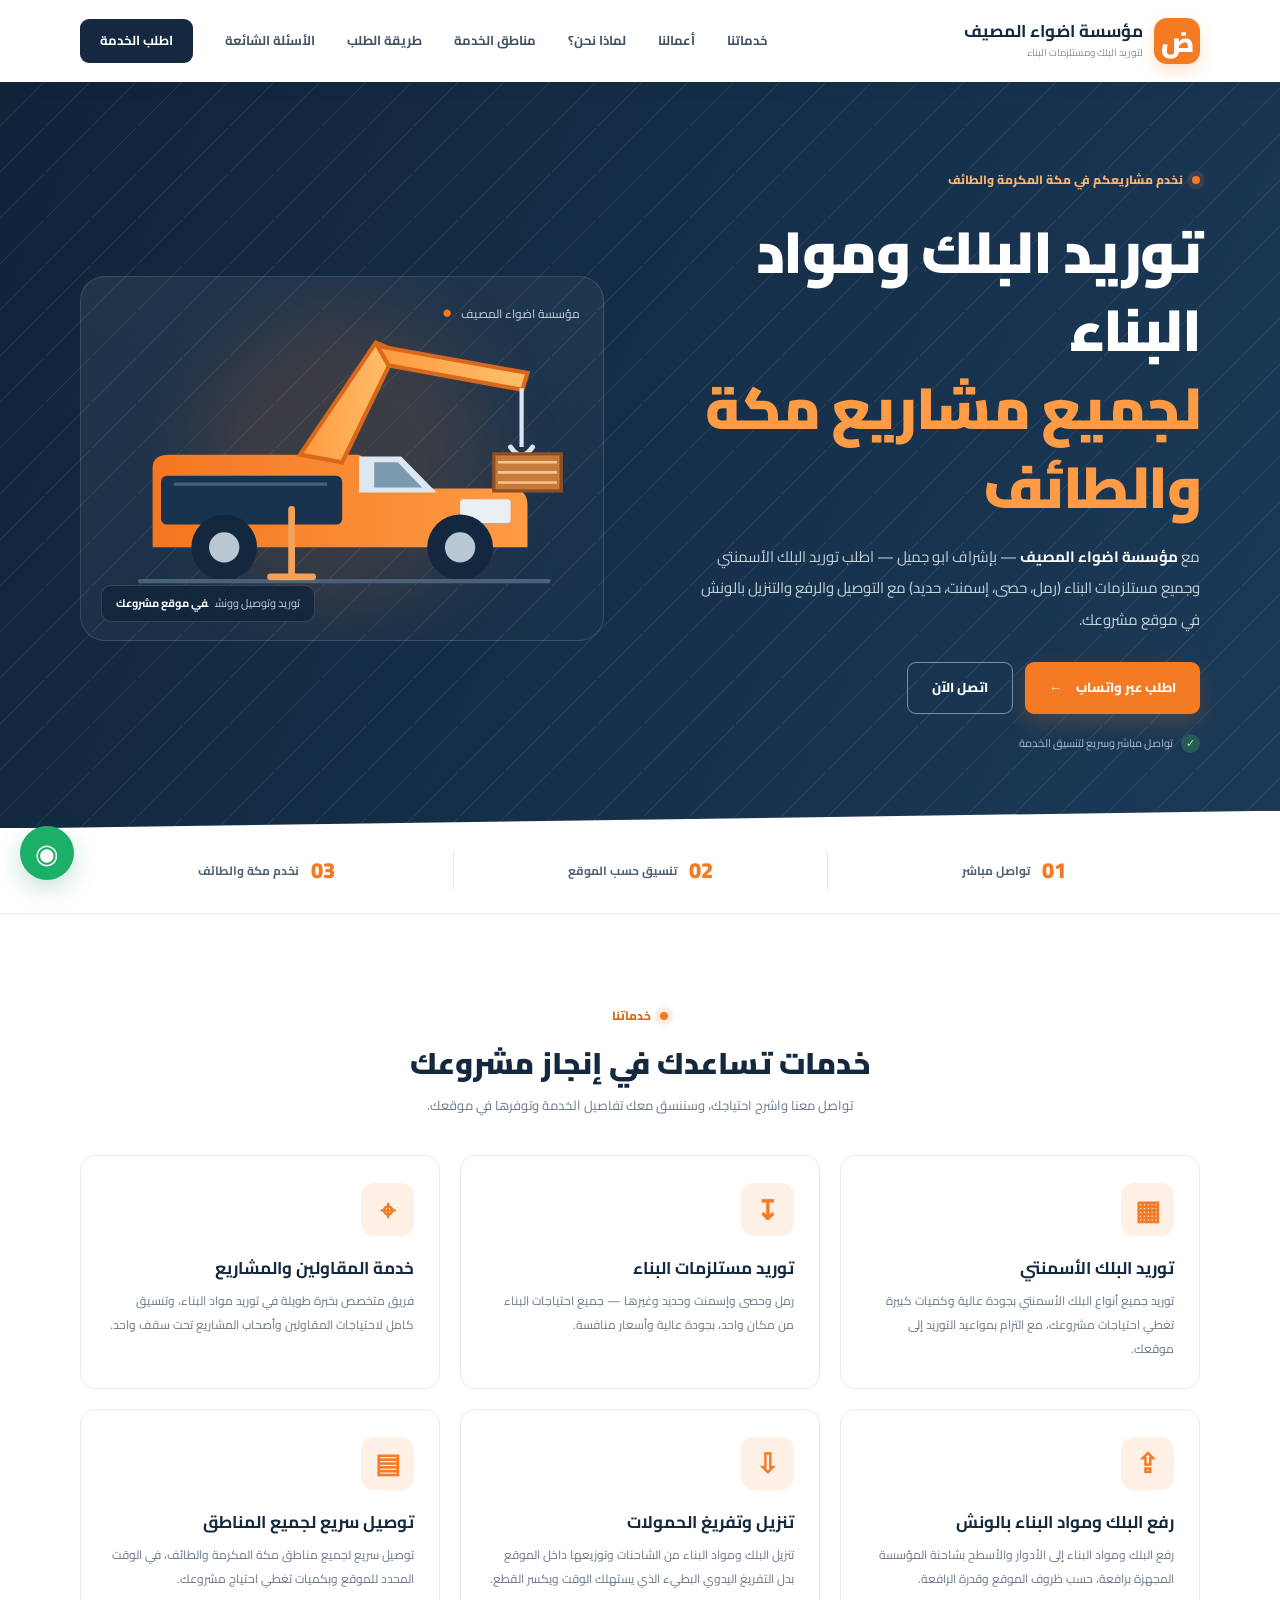
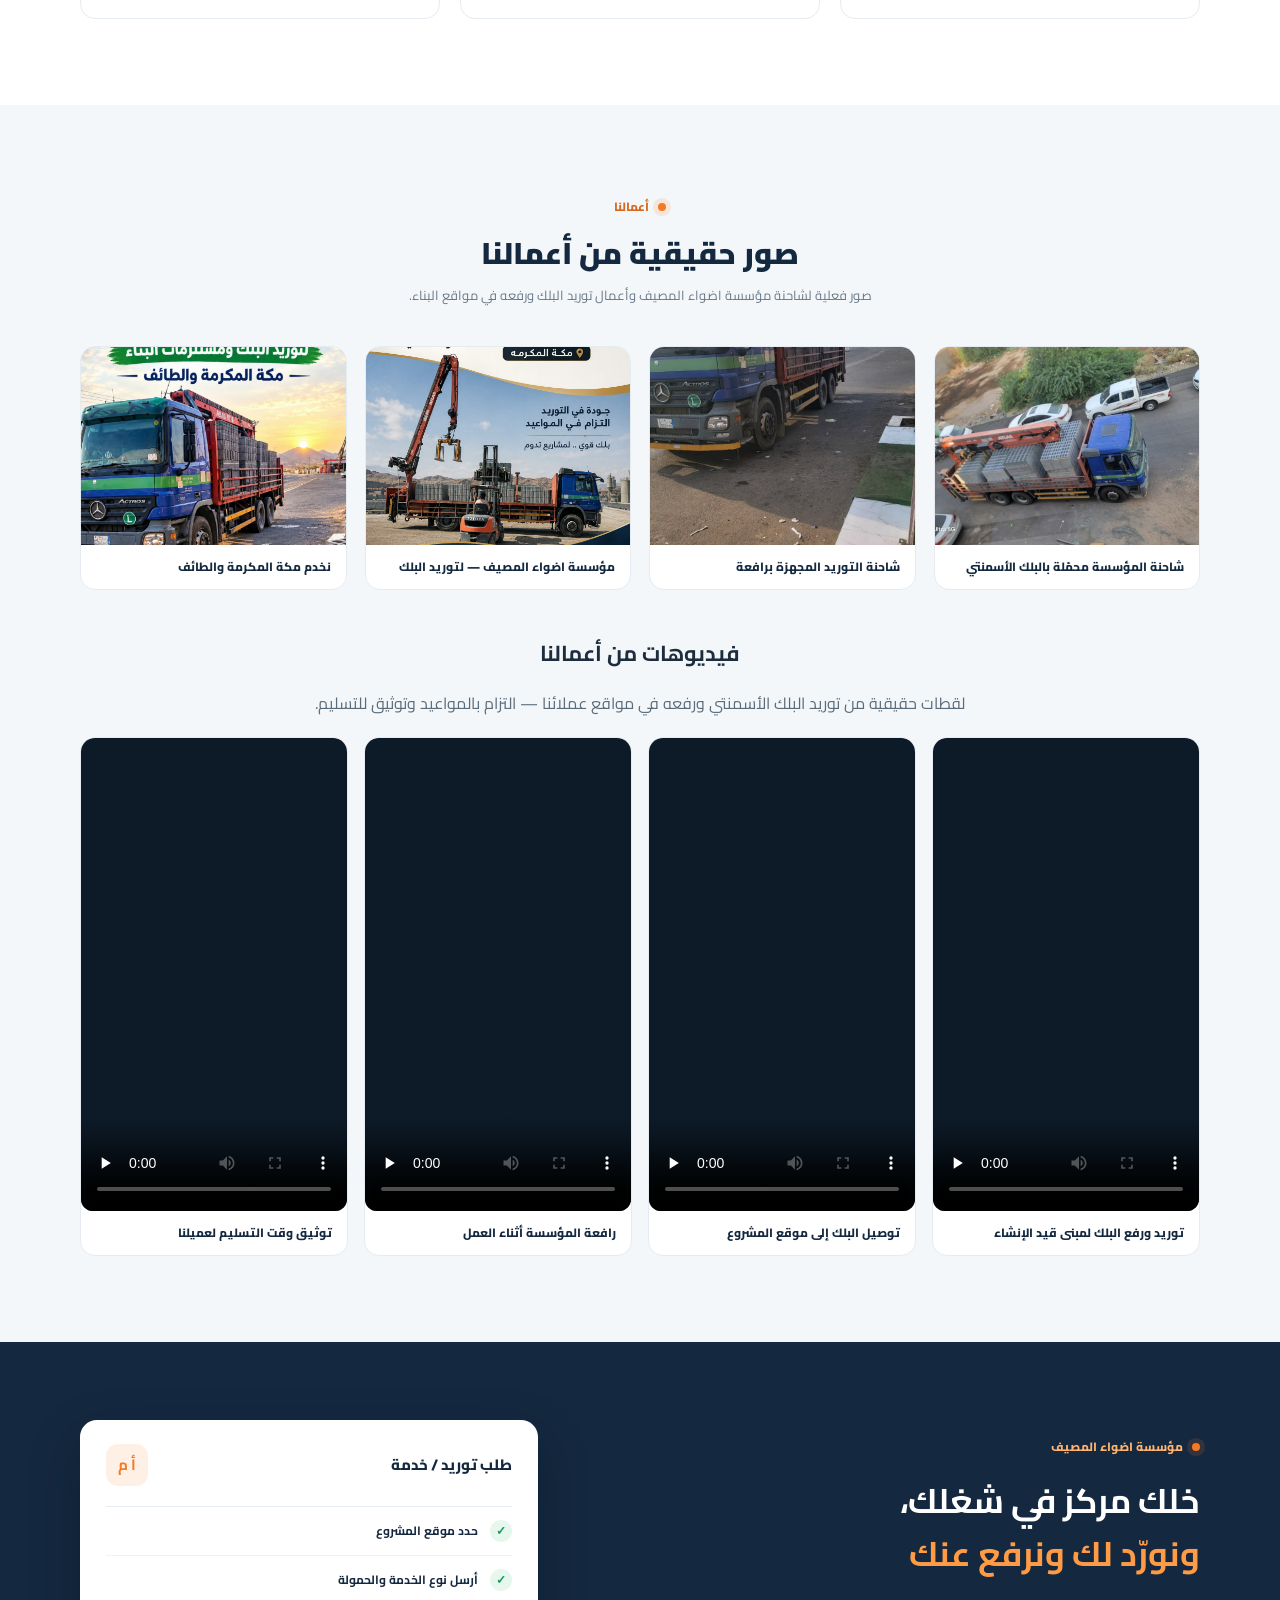
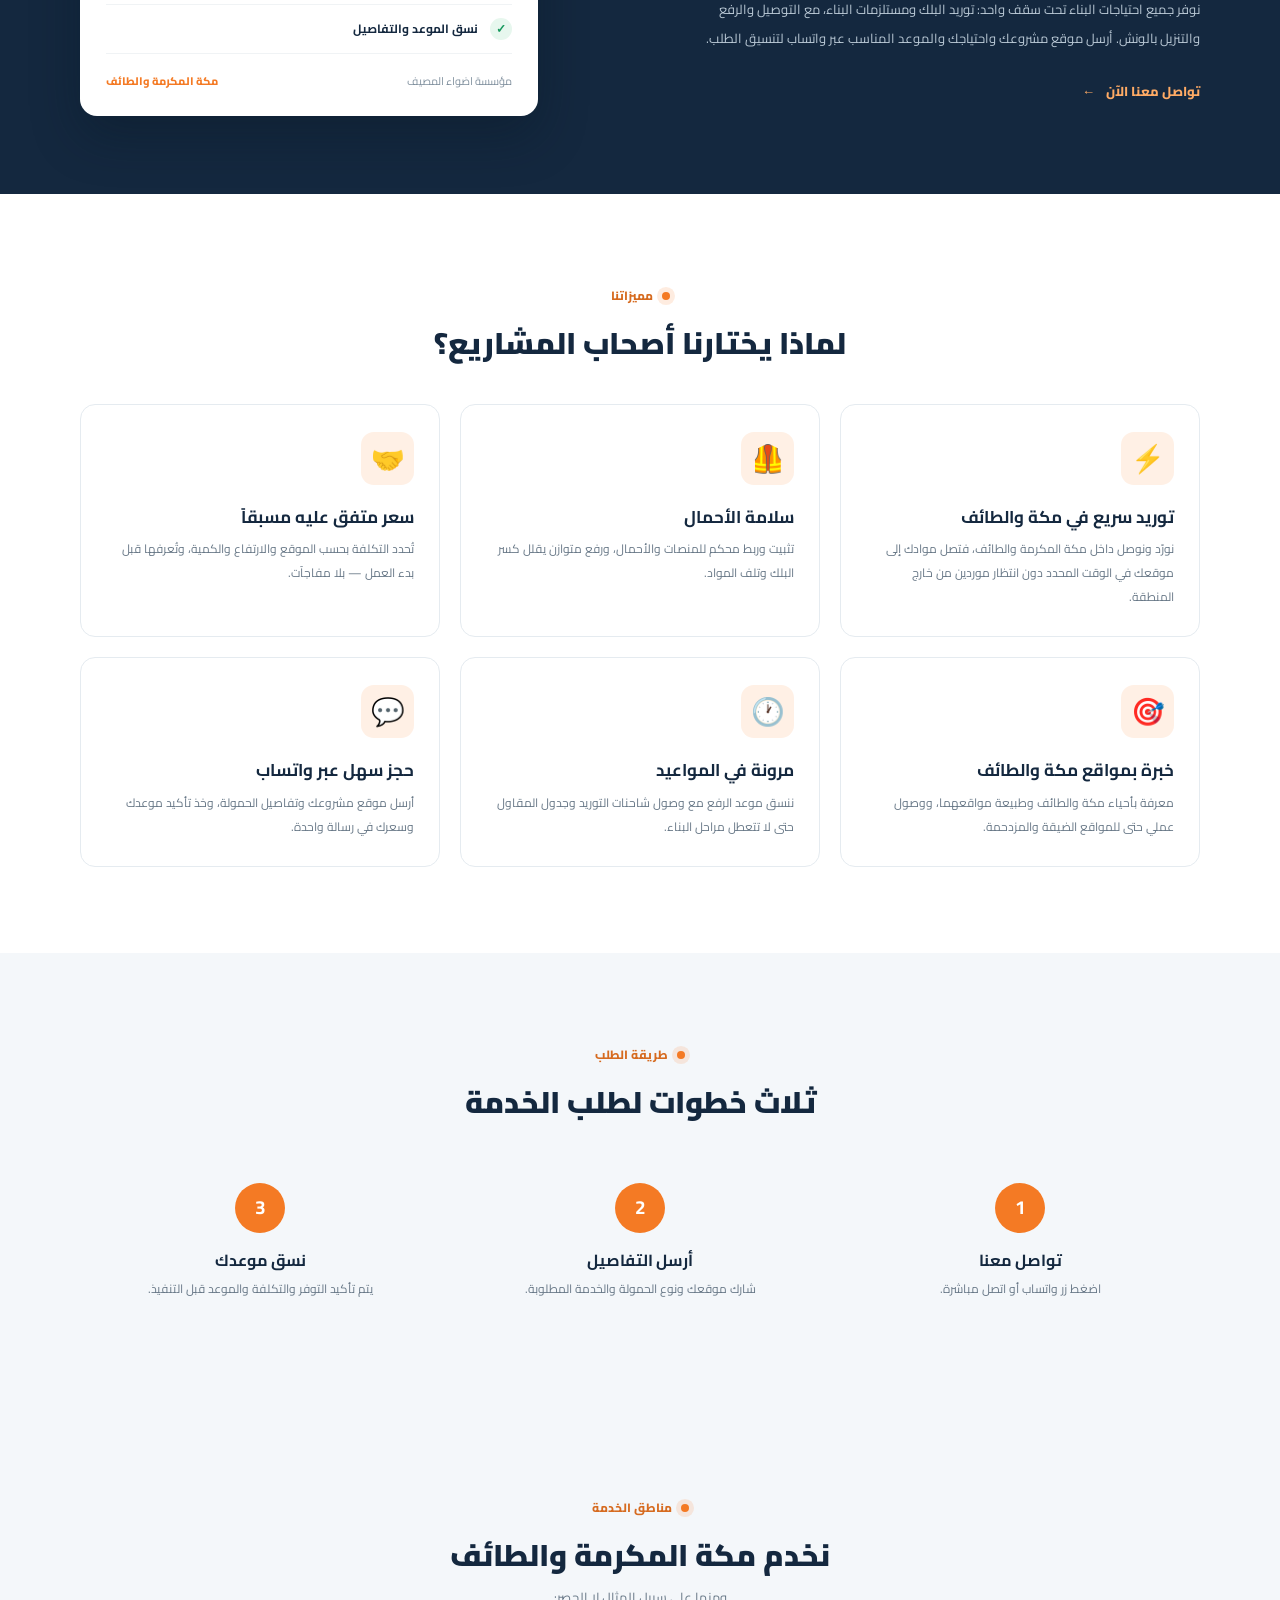
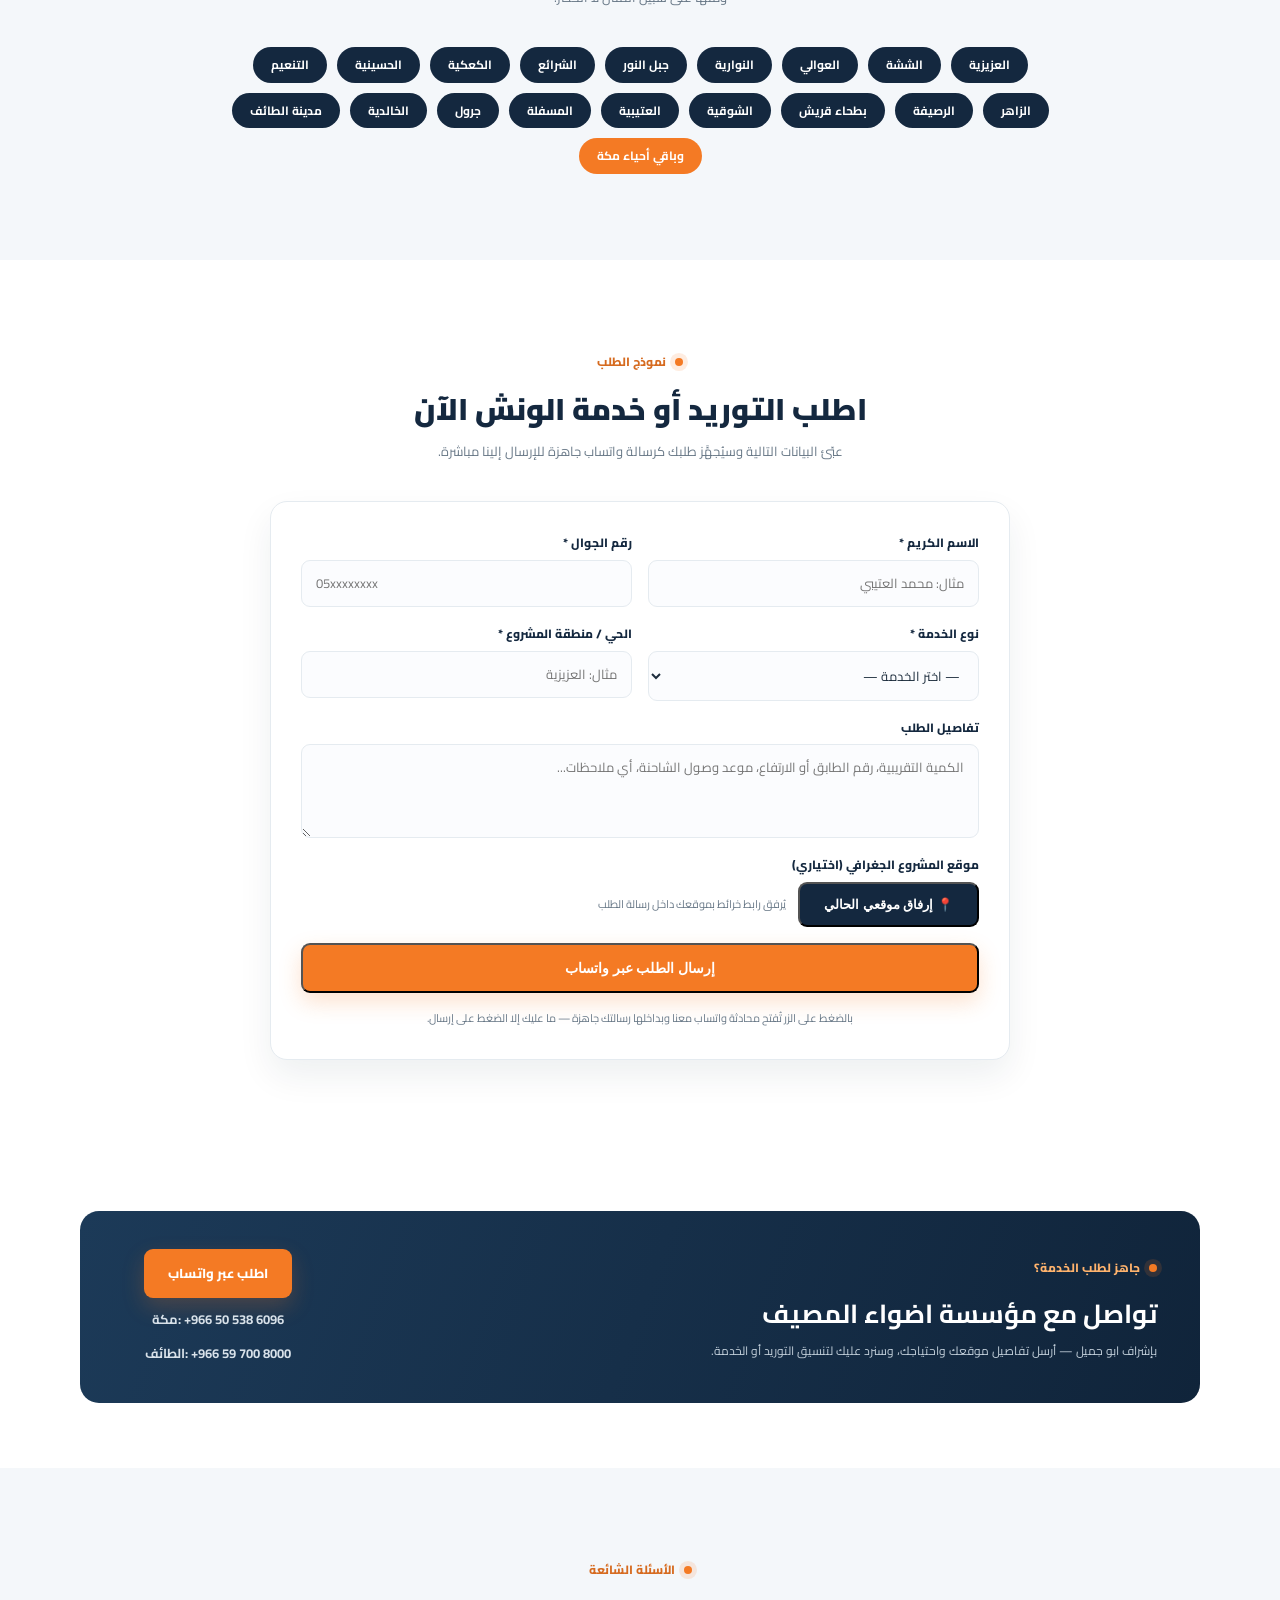
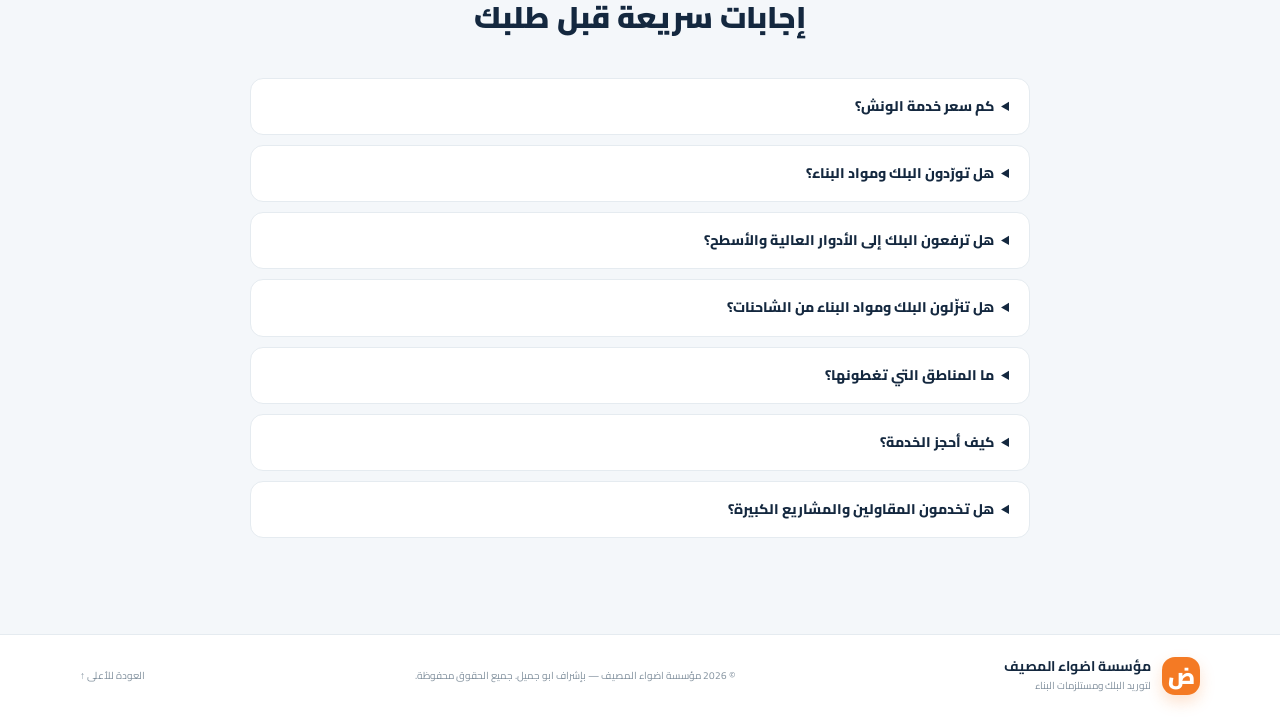
==== commit ace29adb: "Add real work videos section" ====
--- a/index.html
+++ b/index.html
@@ -173,6 +173,28 @@
             <figcaption>نخدم مكة المكرمة والطائف</figcaption>
           </figure>
         </div>
+        <div class="video-head">
+          <h3>فيديوهات من أعمالنا</h3>
+          <p>لقطات حقيقية من توريد البلك الأسمنتي ورفعه في مواقع عملائنا — التزام بالمواعيد وتوثيق للتسليم.</p>
+        </div>
+        <div class="video-grid">
+          <figure class="gallery-item">
+            <video controls preload="none" poster="videos/poster-1.jpg" playsinline><source src="videos/work-1.mp4" type="video/mp4"></video>
+            <figcaption>توريد ورفع البلك لمبنى قيد الإنشاء</figcaption>
+          </figure>
+          <figure class="gallery-item">
+            <video controls preload="none" poster="videos/poster-2.jpg" playsinline><source src="videos/work-2.mp4" type="video/mp4"></video>
+            <figcaption>توصيل البلك إلى موقع المشروع</figcaption>
+          </figure>
+          <figure class="gallery-item">
+            <video controls preload="none" poster="videos/poster-3.jpg" playsinline><source src="videos/work-3.mp4" type="video/mp4"></video>
+            <figcaption>رافعة المؤسسة أثناء العمل</figcaption>
+          </figure>
+          <figure class="gallery-item">
+            <video controls preload="none" poster="videos/poster-4.jpg" playsinline><source src="videos/work-4.mp4" type="video/mp4"></video>
+            <figcaption>توثيق وقت التسليم لعميلنا</figcaption>
+          </figure>
+        </div>
       </div>
     </section>
 
--- a/style.css
+++ b/style.css
@@ -45,3 +45,11 @@
 .faq-list details p{color:var(--muted);font-size:12px;margin:8px 0 0;line-height:2}
 @media(max-width:800px){.gallery-grid{grid-template-columns:repeat(2,1fr)}}
 @media(max-width:640px){.gallery-grid{grid-template-columns:1fr}.order-form{grid-template-columns:1fr;padding:22px}}
+
+/* ===== فيديوهات الأعمال ===== */
+.video-head{margin-top:44px;text-align:center}
+.video-head h3{font-size:1.35rem;margin-bottom:6px}
+.video-head p{color:#5a6b7a}
+.video-grid{display:grid;grid-template-columns:repeat(4,1fr);gap:16px;margin-top:20px}
+.video-grid video{width:100%;aspect-ratio:9/16;object-fit:cover;border-radius:12px;background:#0d1b29;display:block}
+@media (max-width:900px){.video-grid{grid-template-columns:repeat(2,1fr)}}
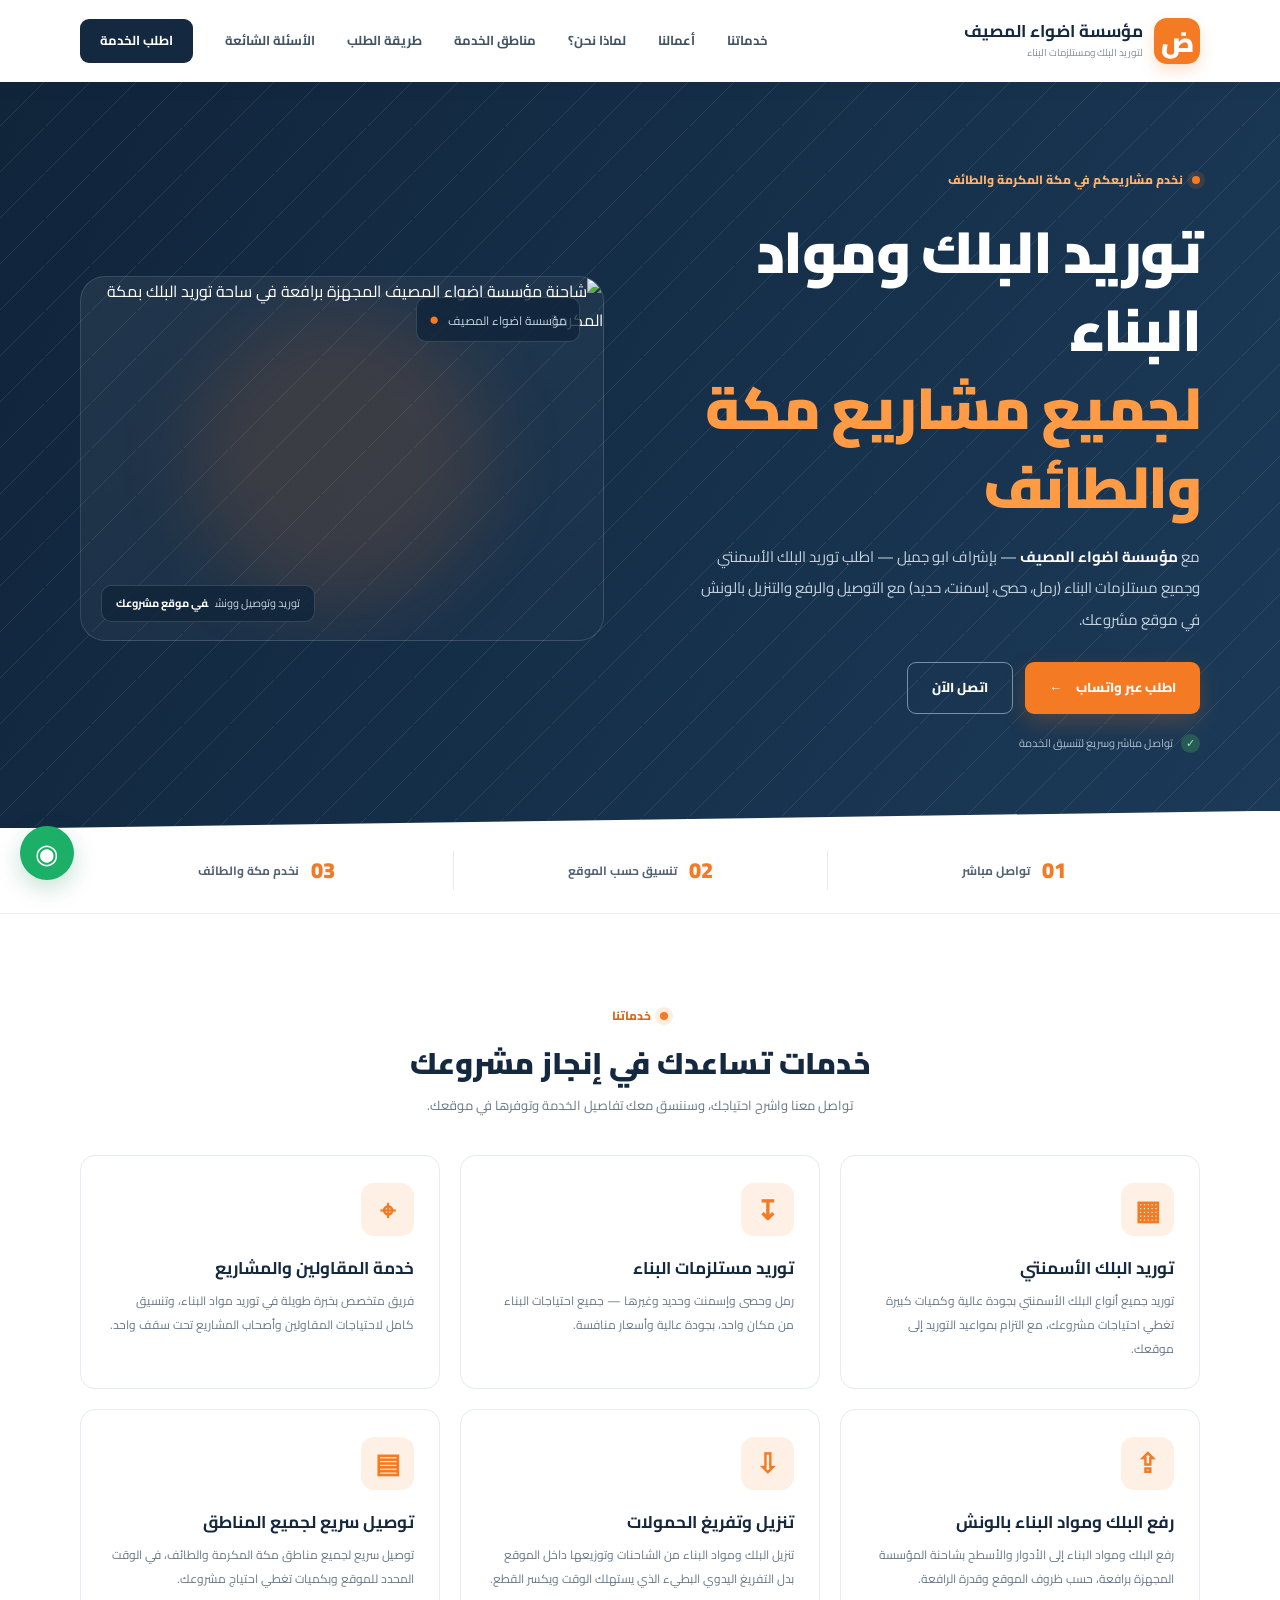
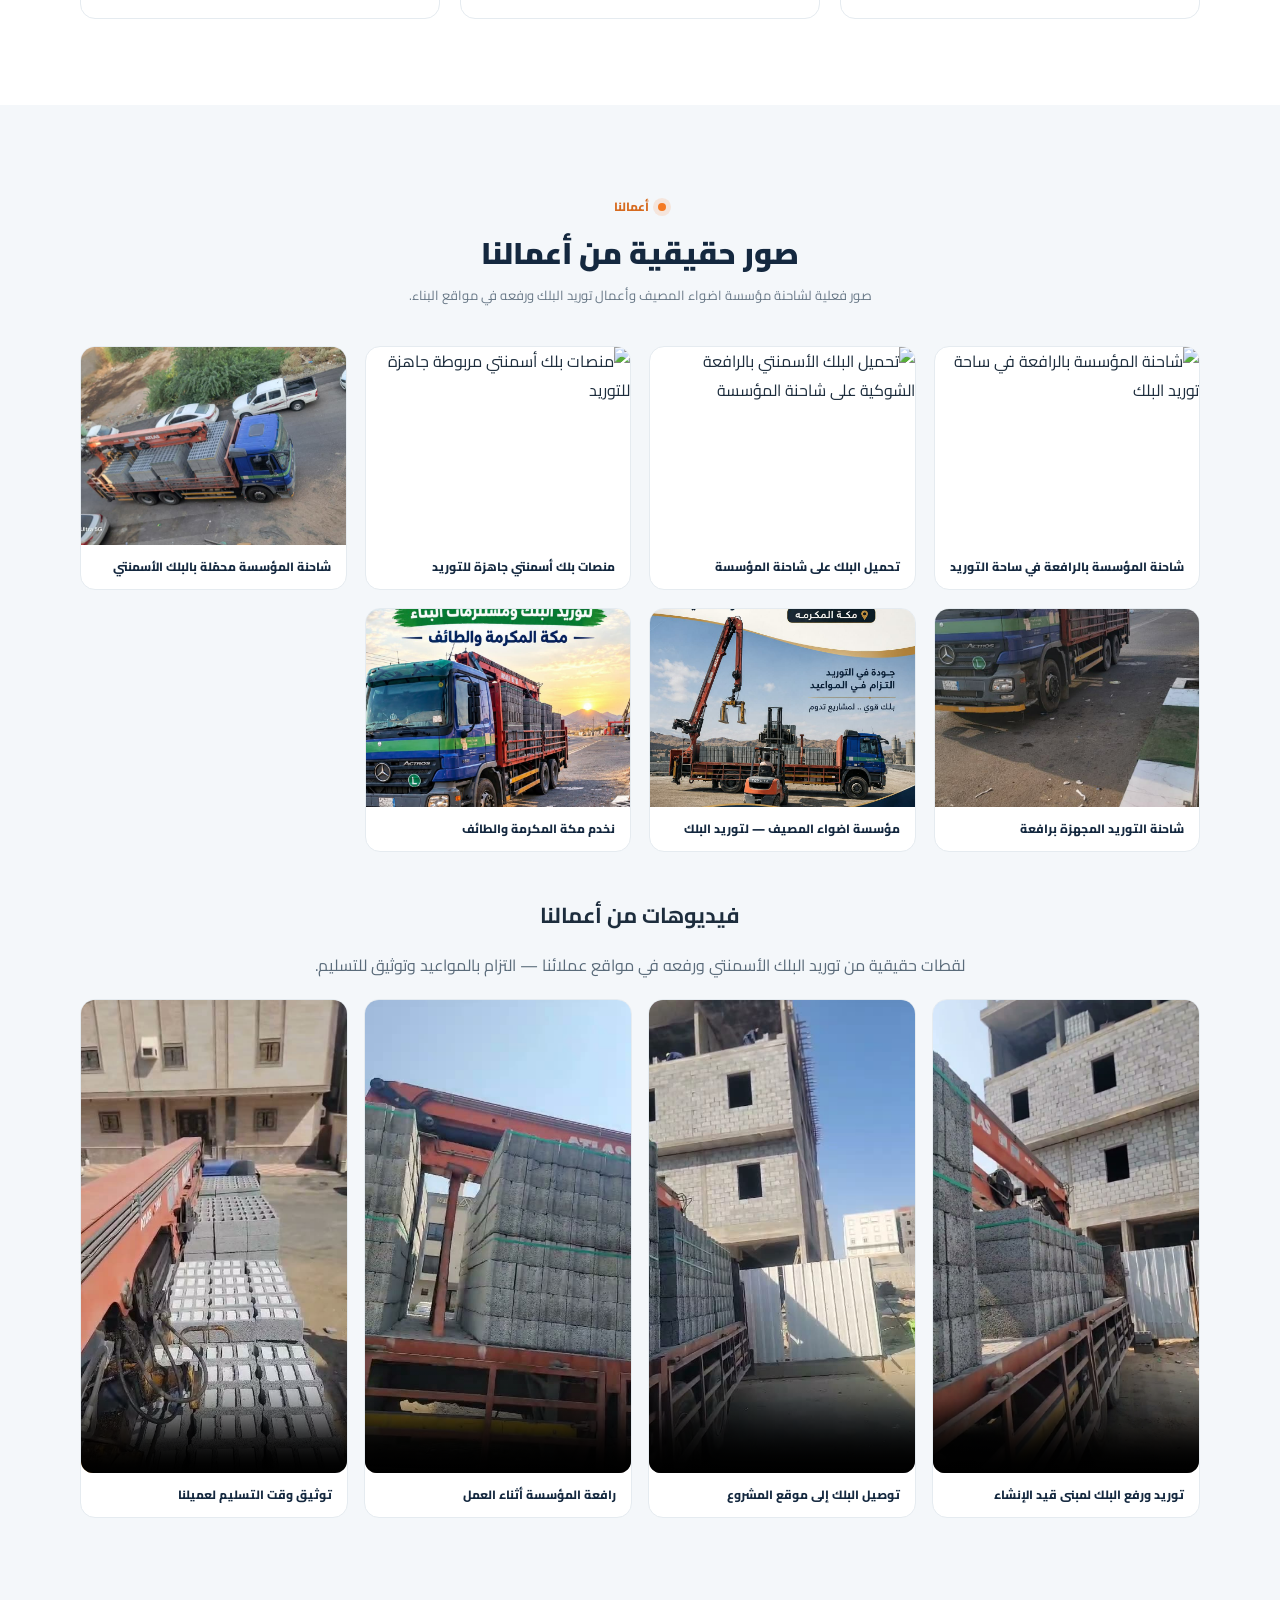
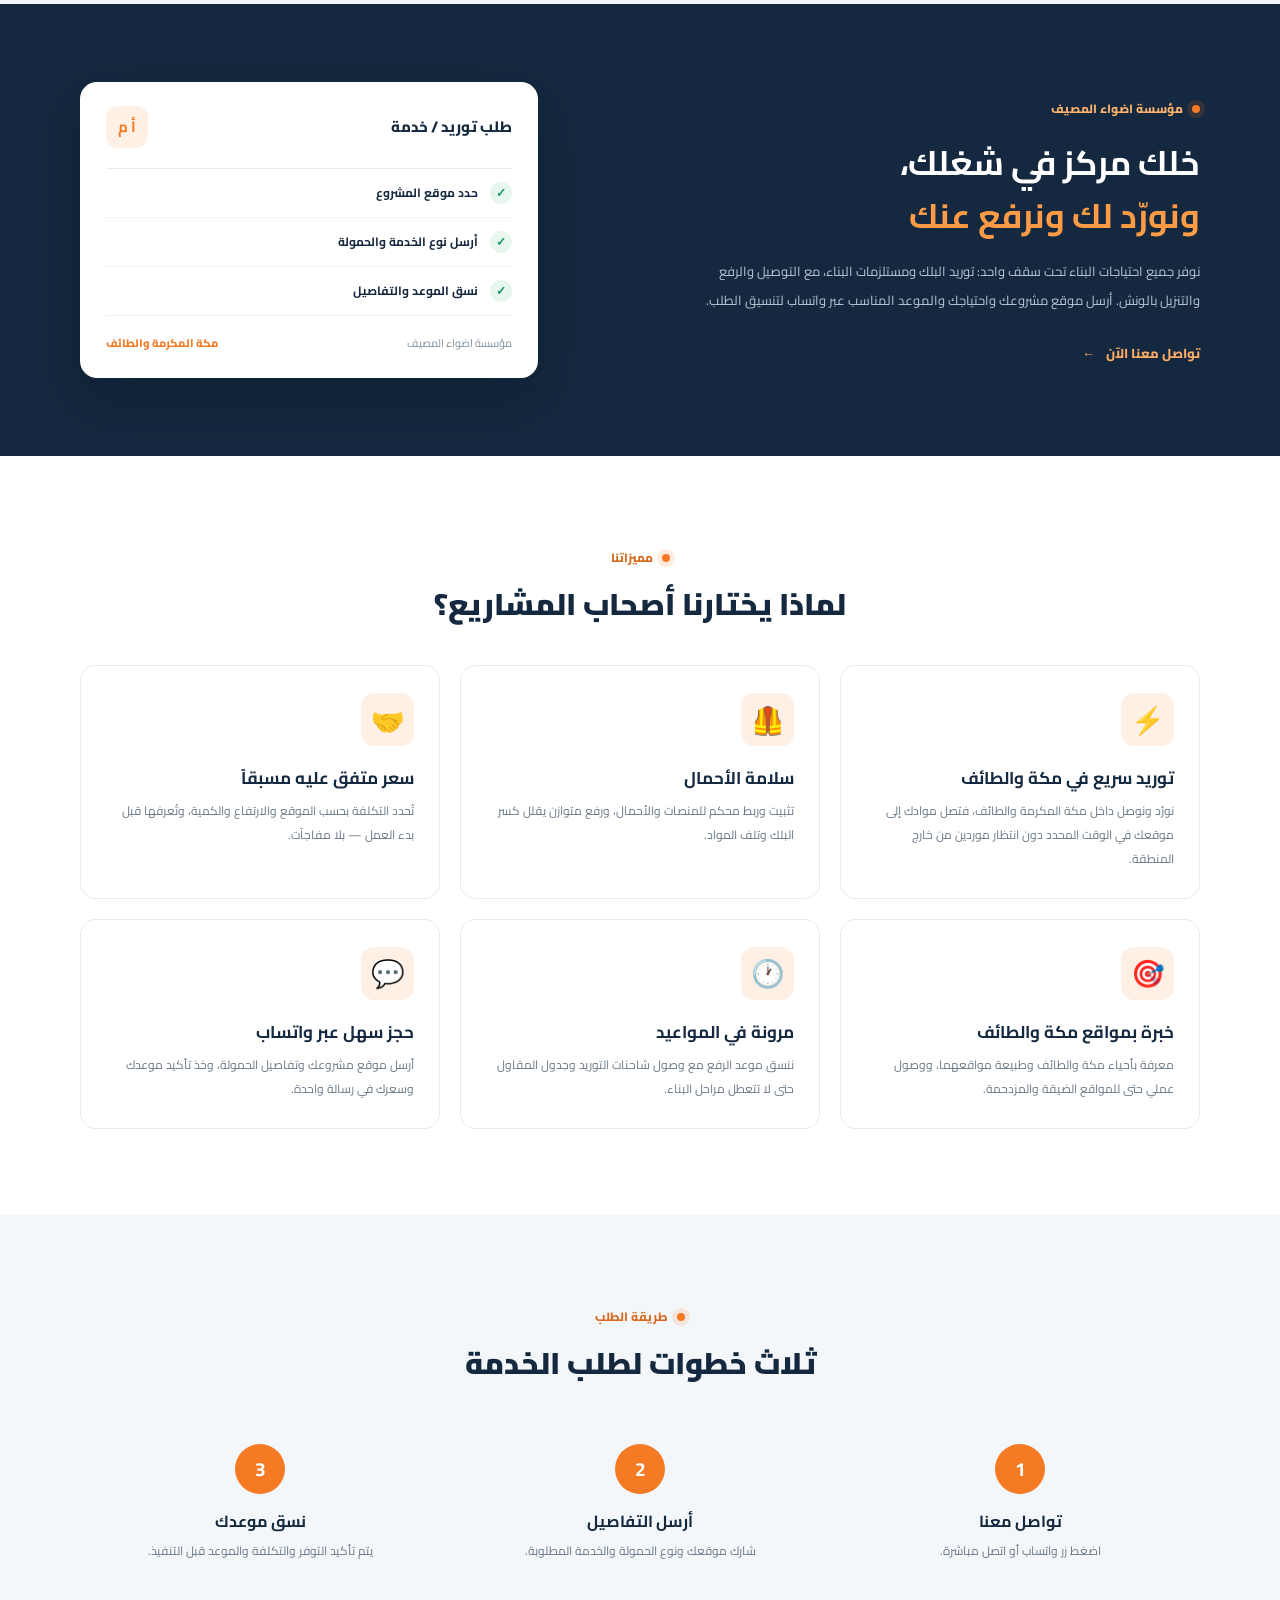
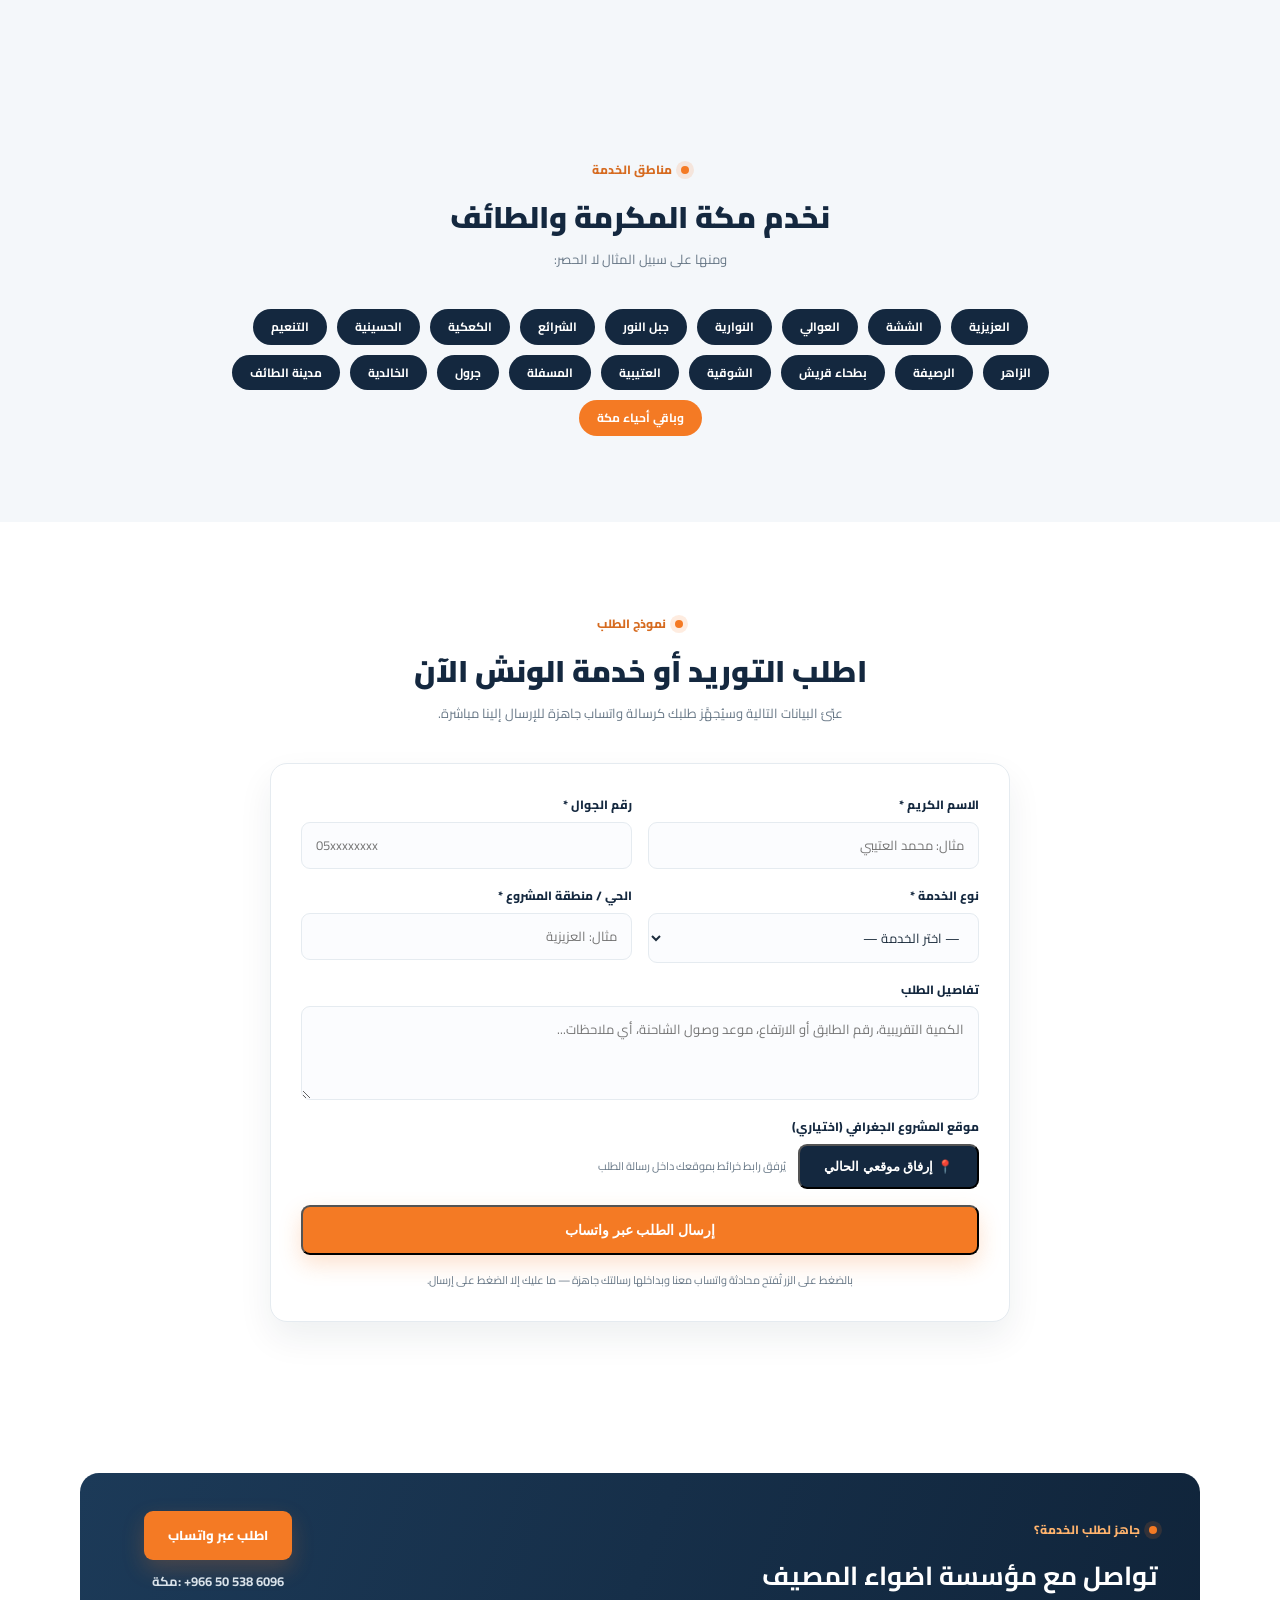
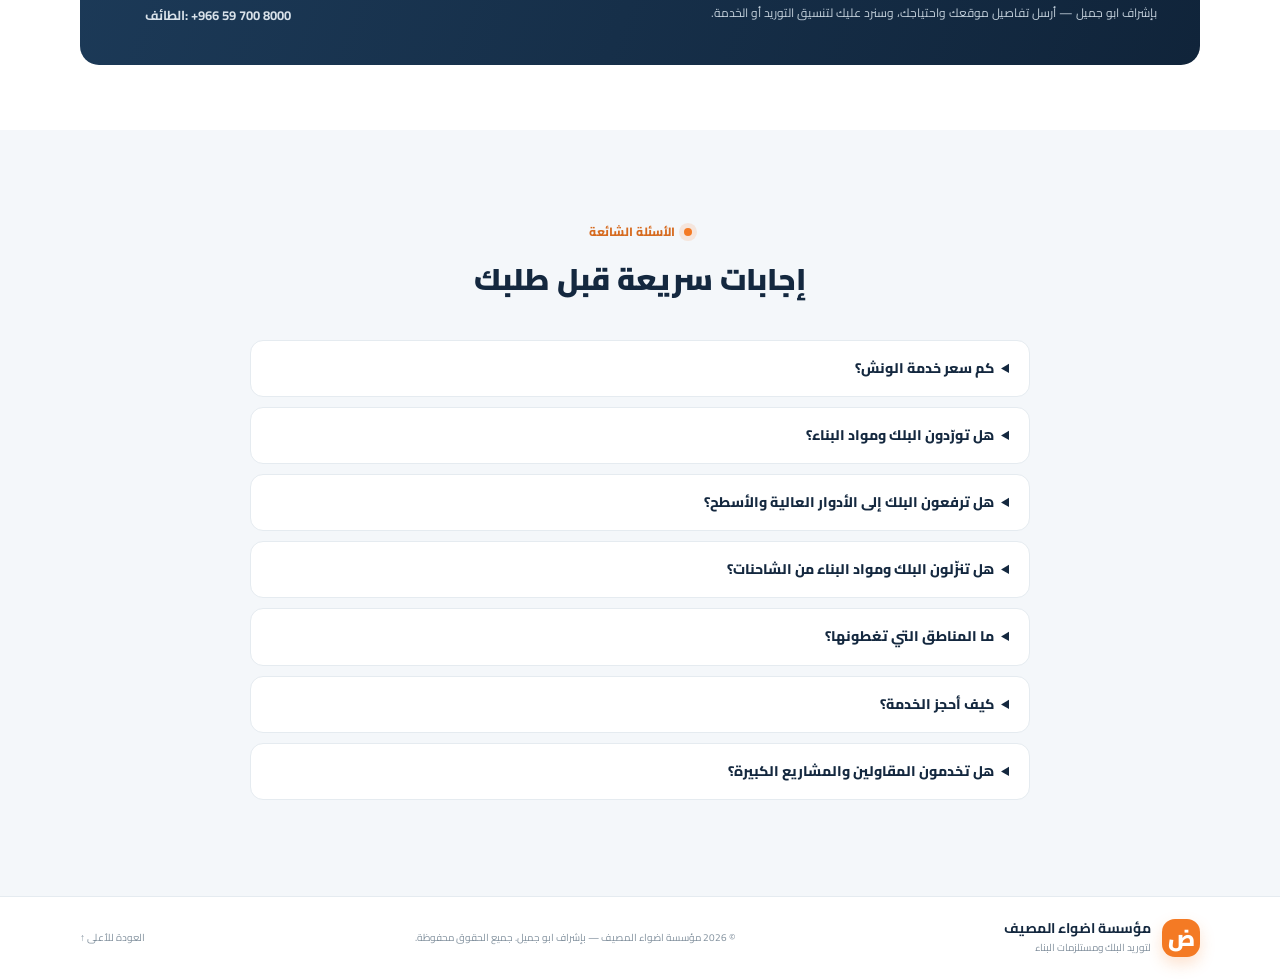
==== commit 06918a4d: "Real yard photos: hero + gallery" ====
--- a/index.html
+++ b/index.html
@@ -17,7 +17,7 @@
   <meta property="og:title" content="مؤسسة اضواء المصيف | توريد البلك ومستلزمات البناء في مكة والطائف">
   <meta property="og:description" content="توريد جميع أنواع البلك الأسمنتي ومستلزمات البناء (رمل، حصى، إسمنت، حديد) في مكة المكرمة والطائف، مع التوصيل والرفع والتنزيل بالونش. اطلب عبر نموذج الطلب أو واتساب.">
   <meta property="og:url" content="https://jamalmorei043-hue.github.io/bin-marai-blocks/">
-  <meta property="og:image" content="https://jamalmorei043-hue.github.io/bin-marai-blocks/images/hero.webp">
+  <meta property="og:image" content="https://jamalmorei043-hue.github.io/bin-marai-blocks/images/yard-1.jpg">
   <meta name="twitter:card" content="summary_large_image">
   <script type="application/ld+json">
   {
@@ -27,7 +27,7 @@
     "description": "توريد البلك الأسمنتي ومستلزمات البناء مع التوصيل والرفع والتنزيل بالونش في مكة المكرمة والطائف — بإشراف ابو جميل.",
     "telephone": "+966505386096",
     "url": "https://jamalmorei043-hue.github.io/bin-marai-blocks/",
-    "image": "https://jamalmorei043-hue.github.io/bin-marai-blocks/images/hero.webp",
+    "image": "https://jamalmorei043-hue.github.io/bin-marai-blocks/images/yard-1.jpg",
     "areaServed": [ { "@type": "City", "name": "مكة المكرمة" }, { "@type": "City", "name": "الطائف" } ],
     "address": { "@type": "PostalAddress", "addressLocality": "مكة المكرمة", "addressCountry": "SA" },
     "priceRange": "حسب الموقع والحمولة والاتفاق المسبق"
@@ -73,31 +73,10 @@
           </div>
           <div class="hero-note"><span class="check">✓</span> تواصل مباشر وسريع لتنسيق الخدمة</div>
         </div>
-        <div class="hero-visual" aria-label="رسم توضيحي لشاحنة ونش">
+        <div class="hero-visual" aria-label="صورة حقيقية لشاحنة المؤسسة">
           <div class="visual-glow"></div>
           <div class="visual-label">مؤسسة اضواء المصيف <b>●</b></div>
-          <svg class="crane-art" viewBox="0 0 620 420" role="img" aria-label="رسم شاحنة ونش ترفع حمولة">
-            <defs>
-              <linearGradient id="truck" x1="0" x2="1"><stop stop-color="#f47721"/><stop offset="1" stop-color="#ff9b45"/></linearGradient>
-              <linearGradient id="boom" x1="0" x2="1"><stop stop-color="#ff9a3d"/><stop offset="1" stop-color="#ffc06d"/></linearGradient>
-            </defs>
-            <path d="M85 270 L85 220 Q85 205 105 205 L330 205 L390 245 L510 245 Q530 245 530 265 L530 315 L85 315Z" fill="url(#truck)"/>
-            <path d="M330 207 L380 207 L422 250 L330 250Z" fill="#dce8f1"/>
-            <path d="M348 214 L376 214 L405 244 L348 244Z" fill="#7b9aaf"/>
-            <rect x="95" y="230" width="215" height="58" rx="7" fill="#17334f"/>
-            <path d="M110 240 H292" stroke="#42617b" stroke-width="4"/>
-            <rect x="450" y="258" width="60" height="28" rx="4" fill="#e9f0f4"/>
-            <circle cx="170" cy="315" r="39" fill="#13283e"/><circle cx="170" cy="315" r="18" fill="#b9c8d3"/>
-            <circle cx="450" cy="315" r="39" fill="#13283e"/><circle cx="450" cy="315" r="18" fill="#b9c8d3"/>
-            <path d="M260 205 L350 72 L374 82 L310 214Z" fill="url(#boom)" stroke="#d9681d" stroke-width="5"/>
-            <path d="M352 76 L530 108 L524 128 L365 99Z" fill="url(#boom)" stroke="#d9681d" stroke-width="5"/>
-            <path d="M523 126 L523 196" stroke="#dce7ed" stroke-width="5"/>
-            <path d="M510 196 Q523 215 536 196" fill="none" stroke="#dce7ed" stroke-width="6" stroke-linecap="round"/>
-            <path d="M490 204 H570 V248 H490Z" fill="#c77b3b" stroke="#8e4f24" stroke-width="4"/>
-            <path d="M495 214 H565 M495 226 H565 M495 238 H565" stroke="#f6c28e" stroke-width="3"/>
-            <path d="M70 355 H555" stroke="#49627a" stroke-width="5" stroke-linecap="round"/>
-            <path d="M250 270 L250 350 M250 350 L225 350 M250 350 L275 350" stroke="#f4a15a" stroke-width="8" stroke-linecap="round"/>
-          </svg>
+          <img class="hero-photo" src="images/yard-1.jpg" alt="شاحنة مؤسسة اضواء المصيف المجهزة برافعة في ساحة توريد البلك بمكة المكرمة">
           <div class="visual-caption"><span>توريد وتوصيل وونش</span><strong>في موقع مشروعك</strong></div>
         </div>
       </div>
@@ -156,6 +135,18 @@
           <p>صور فعلية لشاحنة مؤسسة اضواء المصيف وأعمال توريد البلك ورفعه في مواقع البناء.</p>
         </div>
         <div class="gallery-grid">
+          <figure class="gallery-item">
+            <img src="images/yard-1.jpg" alt="شاحنة المؤسسة بالرافعة في ساحة توريد البلك" loading="lazy">
+            <figcaption>شاحنة المؤسسة بالرافعة في ساحة التوريد</figcaption>
+          </figure>
+          <figure class="gallery-item">
+            <img src="images/yard-2.jpg" alt="تحميل البلك الأسمنتي بالرافعة الشوكية على شاحنة المؤسسة" loading="lazy">
+            <figcaption>تحميل البلك على شاحنة المؤسسة</figcaption>
+          </figure>
+          <figure class="gallery-item">
+            <img src="images/yard-pallet.jpg" alt="منصات بلك أسمنتي مربوطة جاهزة للتوريد" loading="lazy">
+            <figcaption>منصات بلك أسمنتي جاهزة للتوريد</figcaption>
+          </figure>
           <figure class="gallery-item">
             <img src="images/truck-top.jpg" alt="شاحنة المؤسسة محملة بالبلك الأسمنتي" loading="lazy">
             <figcaption>شاحنة المؤسسة محمّلة بالبلك الأسمنتي</figcaption>
--- a/style.css
+++ b/style.css
@@ -53,3 +53,8 @@
 .video-grid{display:grid;grid-template-columns:repeat(4,1fr);gap:16px;margin-top:20px}
 .video-grid video{width:100%;aspect-ratio:9/16;object-fit:cover;border-radius:12px;background:#0d1b29;display:block}
 @media (max-width:900px){.video-grid{grid-template-columns:repeat(2,1fr)}}
+
+/* ===== صورة البطل الحقيقية ===== */
+.hero-photo{position:absolute;inset:0;width:100%;height:100%;object-fit:cover}
+.hero-visual .visual-label,.hero-visual .visual-caption{z-index:2}
+.hero-visual .visual-label{background:#10243ac9;border:1px solid #ffffff25;border-radius:10px;padding:6px 12px}
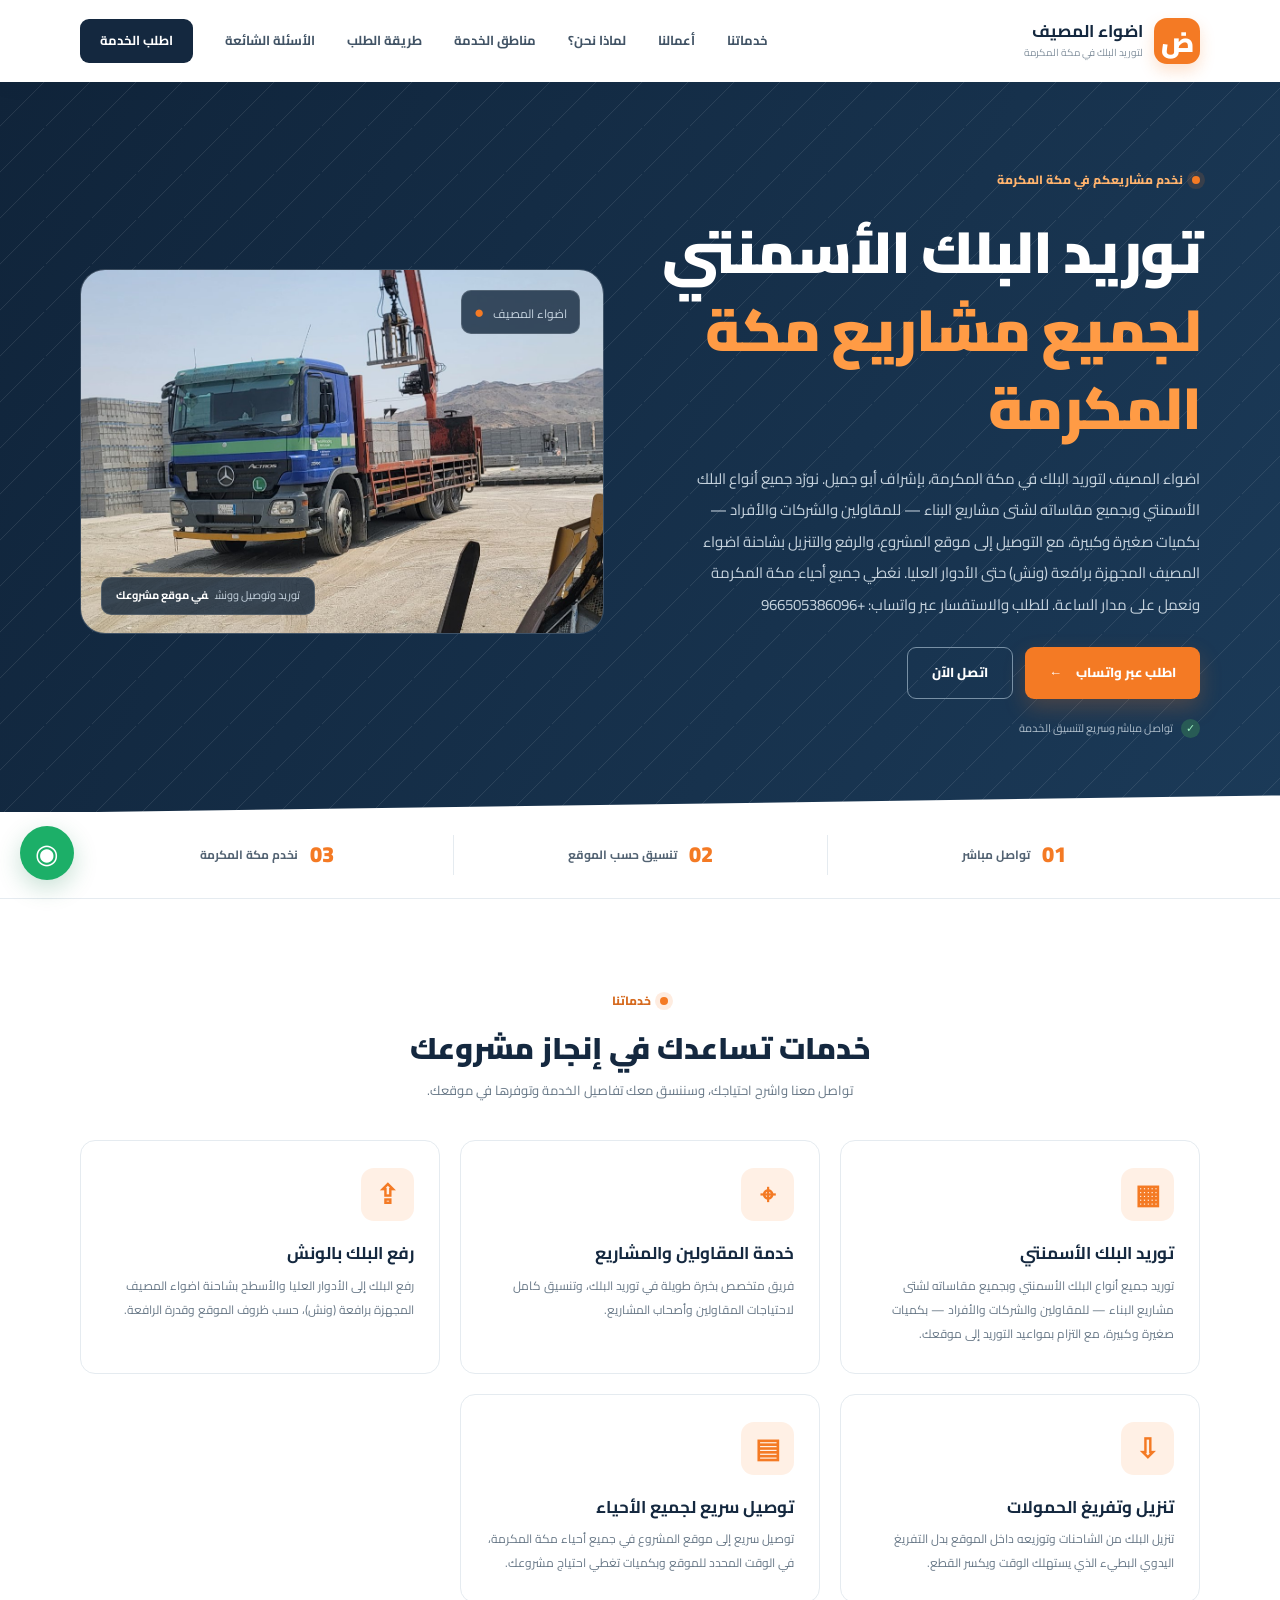
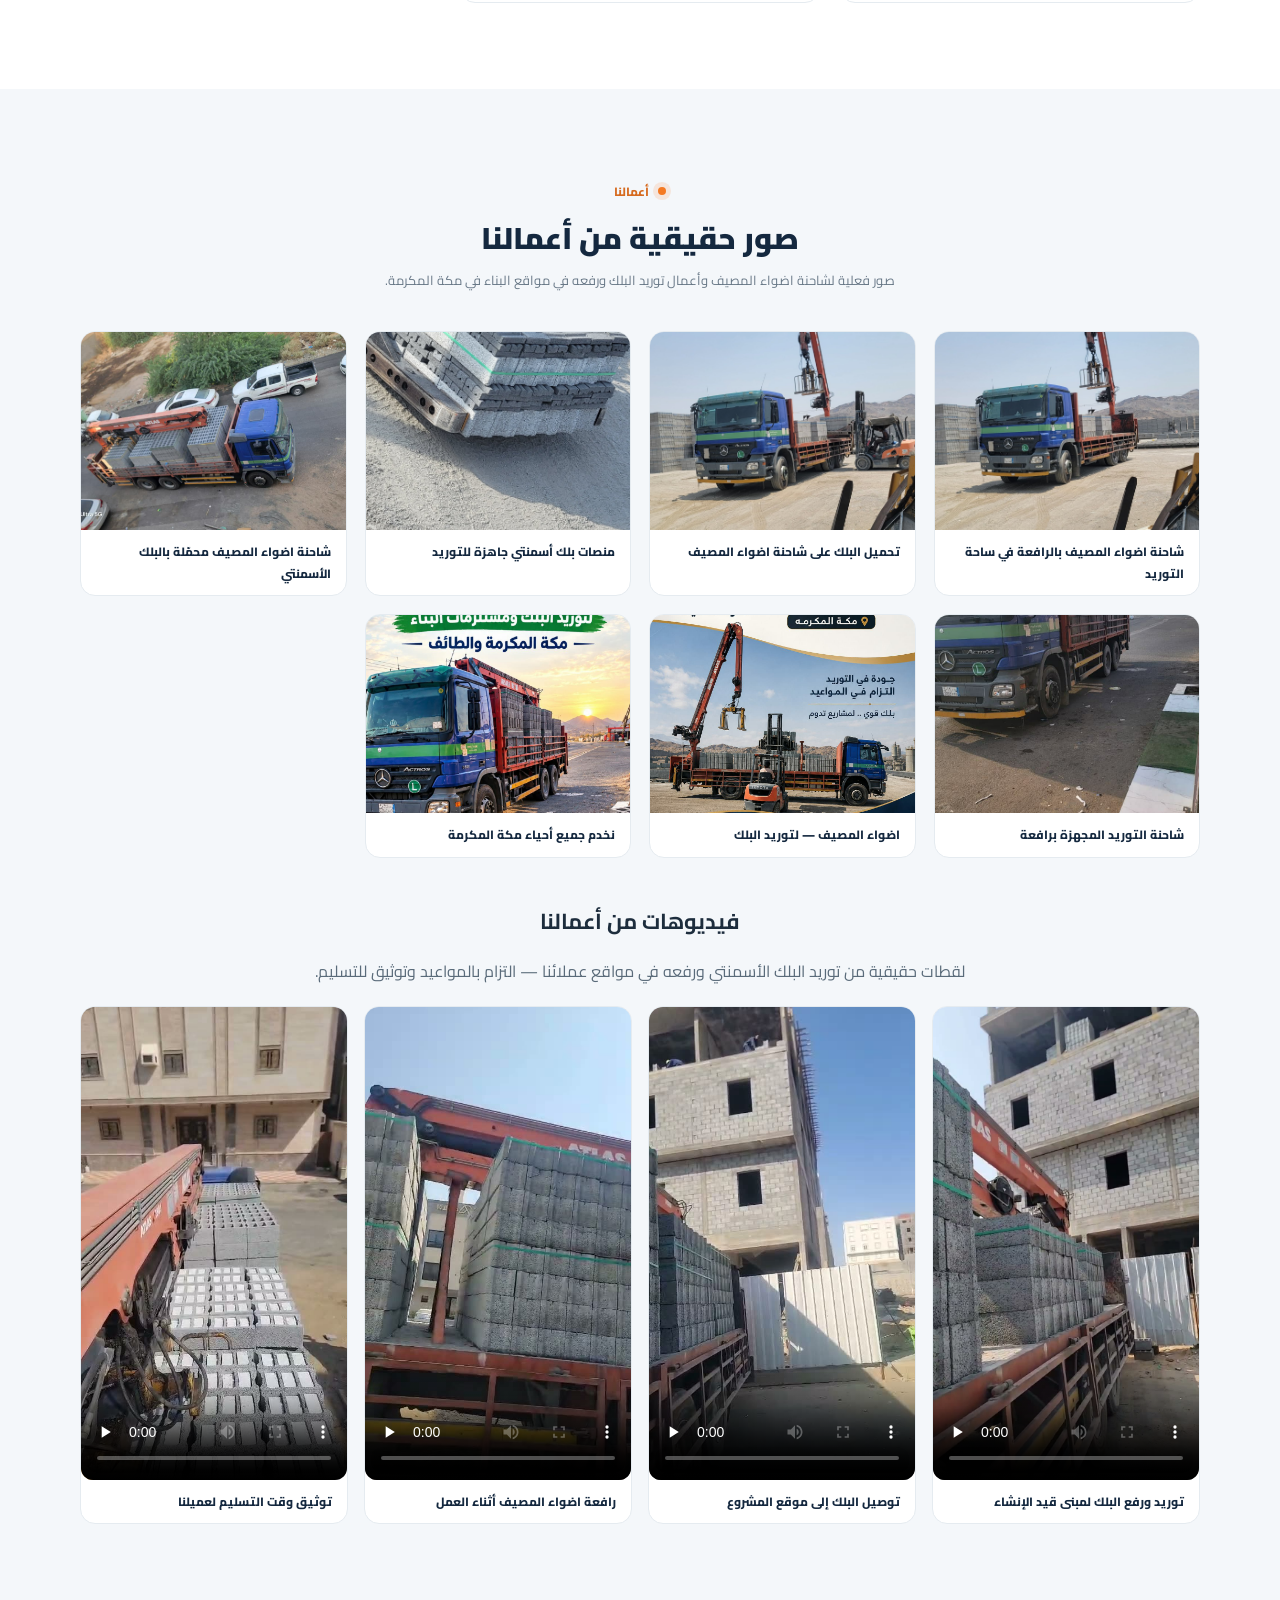
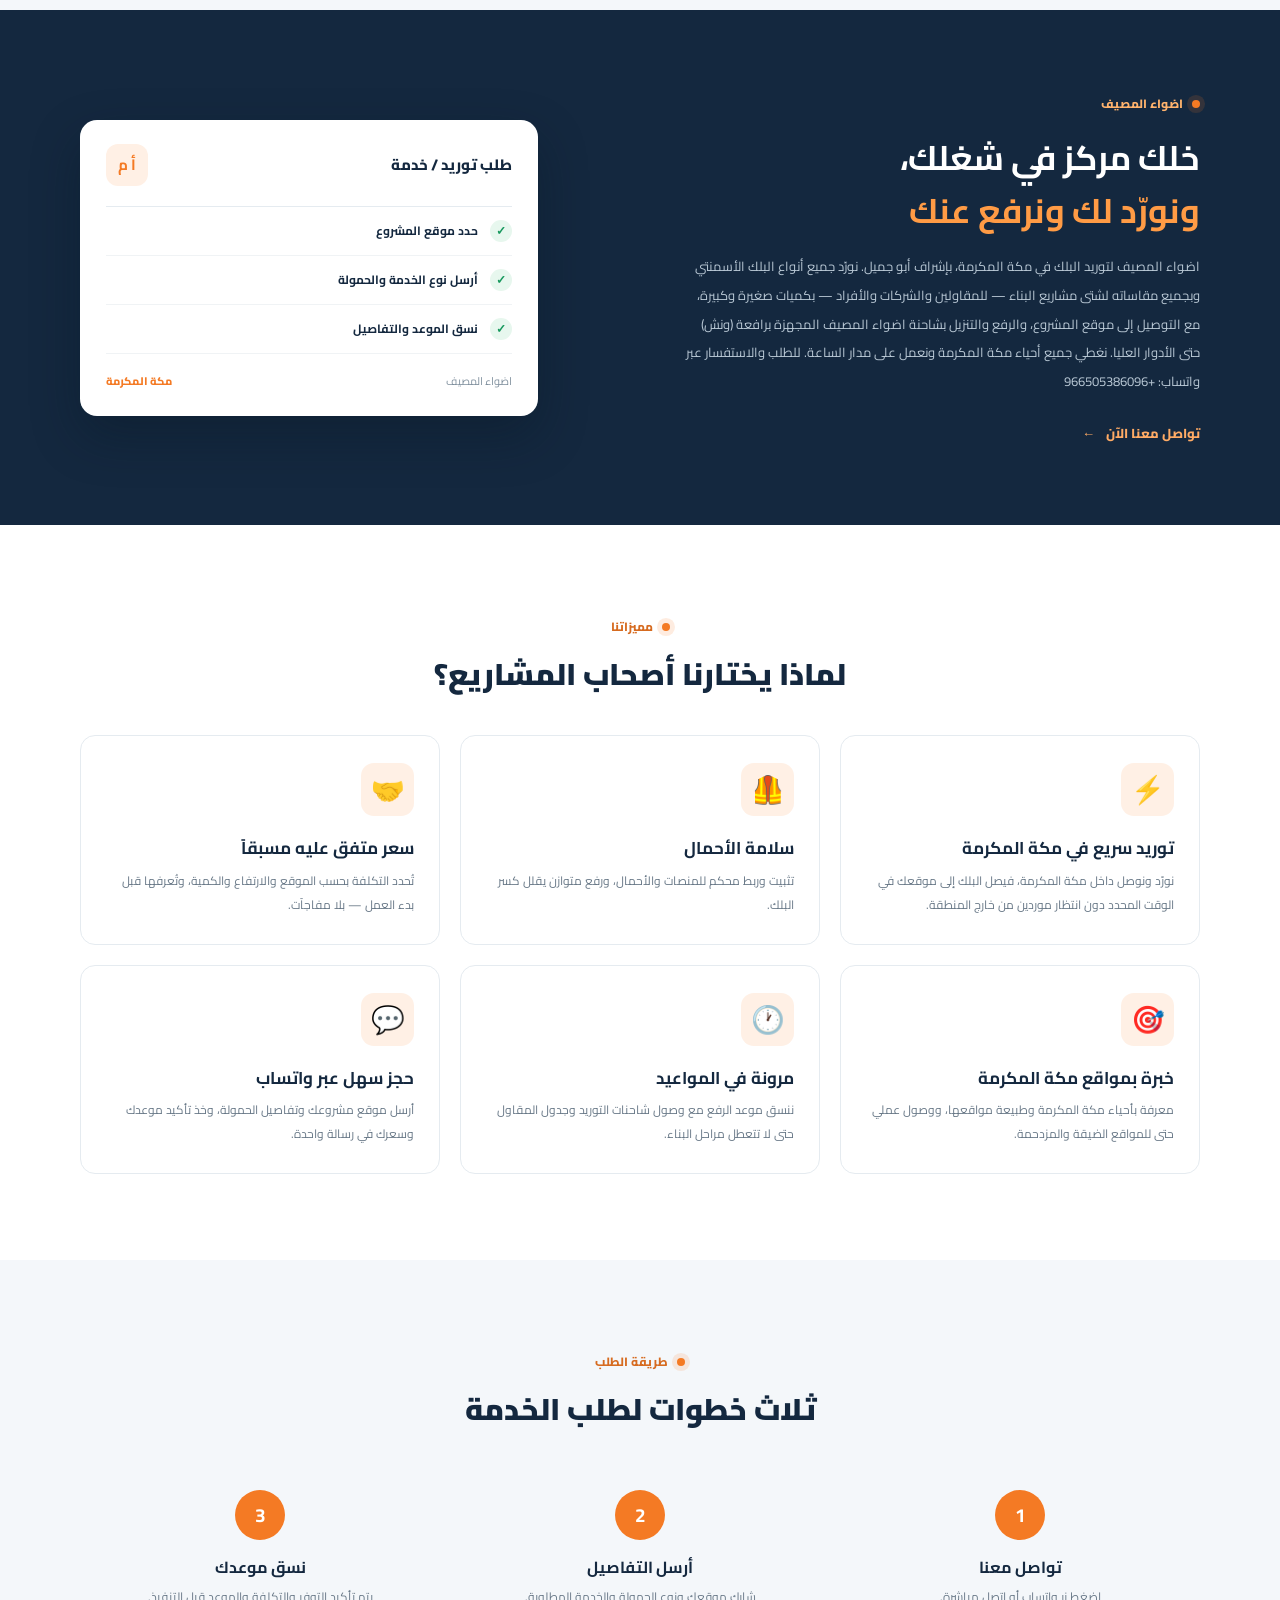
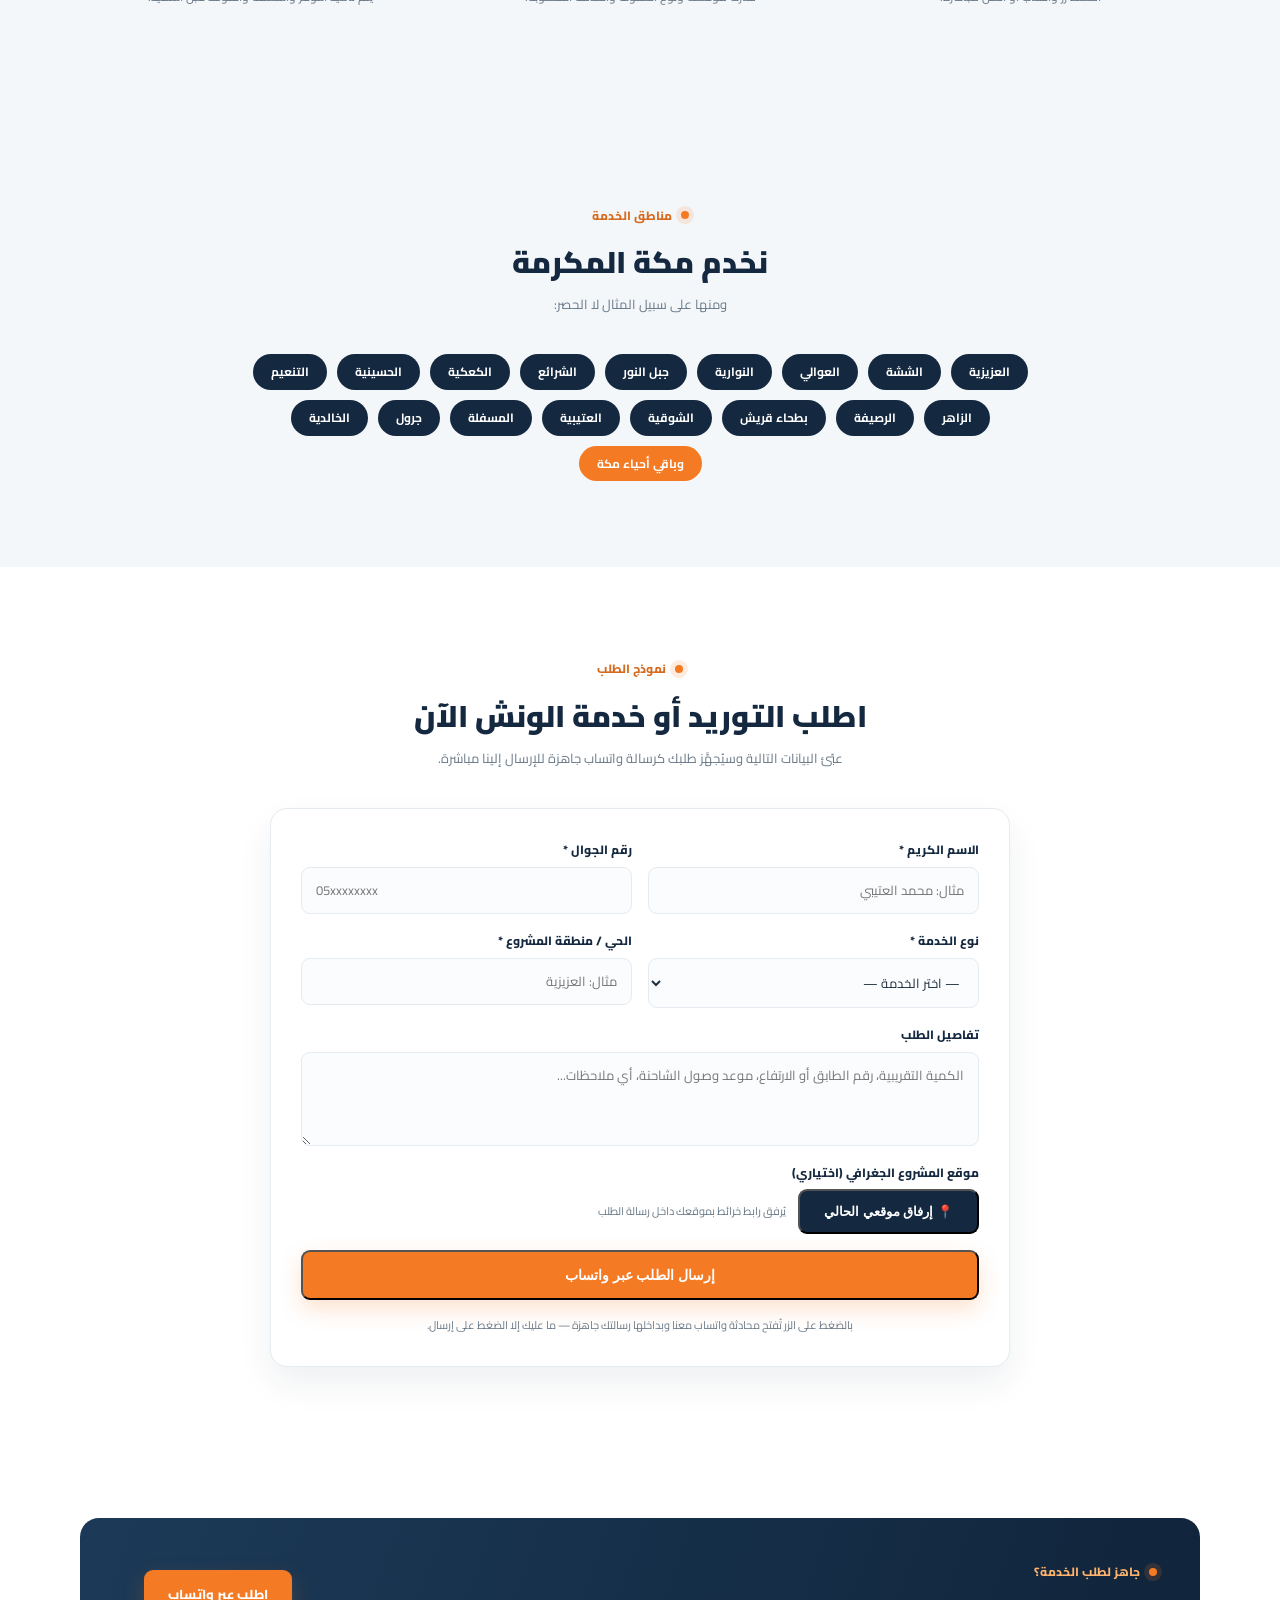
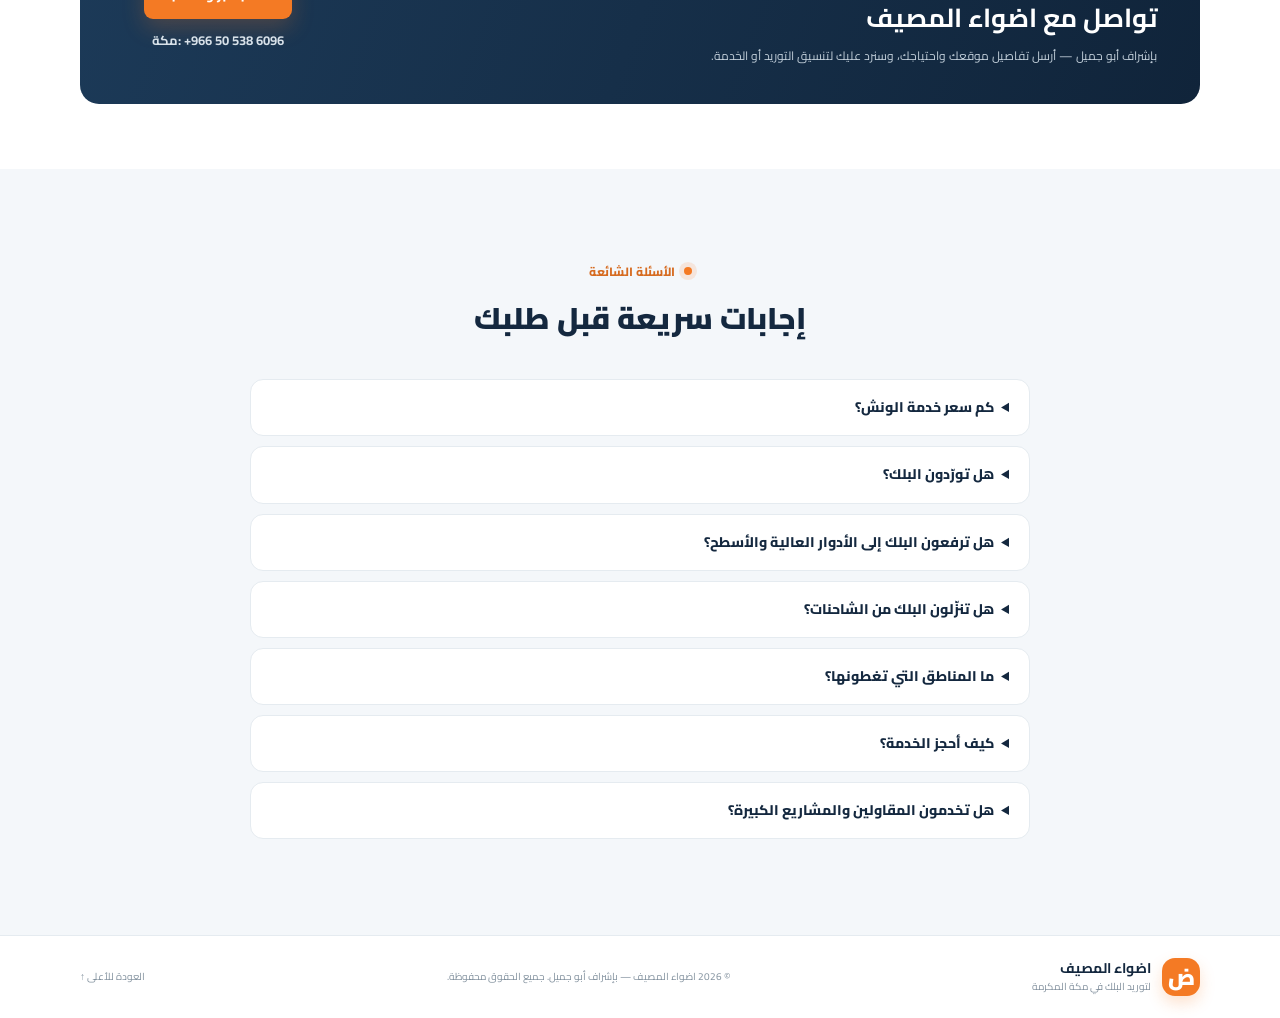
==== commit dd13f5b9: "إعادة هوية: اضواء المصيف لتوريد البلك في مكة المكرمة فقط" ====
--- a/index.html
+++ b/index.html
@@ -1,387 +1,379 @@
 <!doctype html>
-<html lang="ar" dir="rtl">
+<html lang='ar' dir='rtl'>
 <head>
-  <meta charset="utf-8">
-  <meta name="viewport" content="width=device-width, initial-scale=1">
-  <meta name="theme-color" content="#14283f">
-  <meta name="description" content="مؤسسة اضواء المصيف لتوريد البلك ومستلزمات البناء في مكة المكرمة والطائف — بإشراف ابو جميل. توريد جميع أنواع البلك الأسمنتي والرمل والحصى والإسمنت والحديد، مع التوصيل والرفع والتنزيل بالونش.">
-  <meta name="keywords" content="توريد بلك مكة, توريد بلك أسمنتي, توريد مواد بناء مكة, مؤسسة اضواء المصيف, توريد بلك الطائف, ونش بلك مكة, رفع بلك مكة, تنزيل بلك مكة, ونش مواد بناء مكة, ابو جميل للبلك">
-  <meta name="robots" content="index, follow">
-  <meta name="google-site-verification" content="IcqSa-Stt09JOeMV_qFlIMoHM-eJDp5tiKHF7erNeuU">
-  <meta name="geo.region" content="SA-02">
-  <meta name="geo.placename" content="مكة المكرمة">
-  <link rel="canonical" href="https://jamalmorei043-hue.github.io/bin-marai-blocks/">
-  <meta property="og:type" content="website">
-  <meta property="og:locale" content="ar_SA">
-  <meta property="og:site_name" content="مؤسسة اضواء المصيف">
-  <meta property="og:title" content="مؤسسة اضواء المصيف | توريد البلك ومستلزمات البناء في مكة والطائف">
-  <meta property="og:description" content="توريد جميع أنواع البلك الأسمنتي ومستلزمات البناء (رمل، حصى، إسمنت، حديد) في مكة المكرمة والطائف، مع التوصيل والرفع والتنزيل بالونش. اطلب عبر نموذج الطلب أو واتساب.">
-  <meta property="og:url" content="https://jamalmorei043-hue.github.io/bin-marai-blocks/">
-  <meta property="og:image" content="https://jamalmorei043-hue.github.io/bin-marai-blocks/images/yard-1.jpg">
-  <meta name="twitter:card" content="summary_large_image">
-  <script type="application/ld+json">
+  <meta charset='utf-8'>
+  <meta name='viewport' content='width=device-width, initial-scale=1'>
+  <meta name='theme-color' content='#14283f'>
+  <meta name='description' content='اضواء المصيف لتوريد البلك في مكة المكرمة، بإشراف أبو جميل. نورّد جميع أنواع البلك الأسمنتي وبجميع مقاساته لشتى مشاريع البناء — للمقاولين والشركات والأفراد — بكميات صغيرة وكبيرة، مع التوصيل إلى موقع المشروع، والرفع والتنزيل بشاحنة اضواء المصيف المجهزة برافعة (ونش) حتى الأدوار العليا. نغطي جميع أحياء مكة المكرمة ونعمل على مدار الساعة. للطلب والاستفسار عبر واتساب: +966505386096'>
+  <meta name='keywords' content='توريد بلك مكة, توريد بلك أسمنتي, اضواء المصيف, ونش بلك مكة, رفع بلك مكة, تنزيل بلك مكة, أبو جميل للبلك'>
+  <meta name='robots' content='index, follow'>
+  <meta name='google-site-verification' content='IcqSa-Stt09JOeMV_qFlIMoHM-eJDp5tiKHF7erNeuU'>
+  <meta name='geo.region' content='SA-02'>
+  <meta name='geo.placename' content='مكة المكرمة'>
+  <link rel='canonical' href='https://jamalmorei043-hue.github.io/bin-marai-blocks/'>
+  <meta property='og:type' content='website'>
+  <meta property='og:locale' content='ar_SA'>
+  <meta property='og:site_name' content='اضواء المصيف'>
+  <meta property='og:title' content='اضواء المصيف | توريد البلك في مكة المكرمة'>
+  <meta property='og:description' content='اضواء المصيف لتوريد البلك في مكة المكرمة، بإشراف أبو جميل. نورّد جميع أنواع البلك الأسمنتي وبجميع مقاساته لشتى مشاريع البناء — للمقاولين والشركات والأفراد — بكميات صغيرة وكبيرة، مع التوصيل إلى موقع المشروع، والرفع والتنزيل بشاحنة اضواء المصيف المجهزة برافعة (ونش) حتى الأدوار العليا. نغطي جميع أحياء مكة المكرمة ونعمل على مدار الساعة. للطلب والاستفسار عبر واتساب: +966505386096'>
+  <meta property='og:url' content='https://jamalmorei043-hue.github.io/bin-marai-blocks/'>
+  <meta property='og:image' content='https://jamalmorei043-hue.github.io/bin-marai-blocks/images/yard-1.jpg'>
+  <meta name='twitter:card' content='summary_large_image'>
+  <script type='application/ld+json'>
   {
     "@context": "https://schema.org",
     "@type": "LocalBusiness",
-    "name": "مؤسسة اضواء المصيف",
-    "description": "توريد البلك الأسمنتي ومستلزمات البناء مع التوصيل والرفع والتنزيل بالونش في مكة المكرمة والطائف — بإشراف ابو جميل.",
+    "name": "اضواء المصيف",
+    "description": "اضواء المصيف لتوريد البلك في مكة المكرمة، بإشراف أبو جميل. نورّد جميع أنواع البلك الأسمنتي وبجميع مقاساته لشتى مشاريع البناء — للمقاولين والشركات والأفراد — بكميات صغيرة وكبيرة، مع التوصيل إلى موقع المشروع، والرفع والتنزيل بشاحنة اضواء المصيف المجهزة برافعة (ونش) حتى الأدوار العليا. نغطي جميع أحياء مكة المكرمة ونعمل على مدار الساعة. للطلب والاستفسار عبر واتساب: +966505386096",
     "telephone": "+966505386096",
     "url": "https://jamalmorei043-hue.github.io/bin-marai-blocks/",
     "image": "https://jamalmorei043-hue.github.io/bin-marai-blocks/images/yard-1.jpg",
-    "areaServed": [ { "@type": "City", "name": "مكة المكرمة" }, { "@type": "City", "name": "الطائف" } ],
+    "areaServed": [ { "@type": "City", "name": "مكة المكرمة" } ],
     "address": { "@type": "PostalAddress", "addressLocality": "مكة المكرمة", "addressCountry": "SA" },
     "priceRange": "حسب الموقع والحمولة والاتفاق المسبق"
   }
   </script>
-  <title>مؤسسة اضواء المصيف | توريد البلك ومستلزمات البناء في مكة والطائف</title>
-  <link rel="preconnect" href="https://fonts.googleapis.com">
-  <link rel="preconnect" href="https://fonts.gstatic.com" crossorigin>
-  <link href="https://fonts.googleapis.com/css2?family=Cairo:wght@400;500;600;700;800;900&display=swap" rel="stylesheet">
-  <link rel="stylesheet" href="style.css">
+  <title>اضواء المصيف | توريد البلك في مكة المكرمة</title>
+  <link rel='preconnect' href='https://fonts.googleapis.com'>
+  <link rel='preconnect' href='https://fonts.gstatic.com' crossorigin>
+  <link href='https://fonts.googleapis.com/css2?family=Cairo:wght@400;500;600;700;800;900&display=swap' rel='stylesheet'>
+  <link rel='stylesheet' href='style.css'>
 </head>
 <body>
-  <header class="site-header">
-    <div class="container nav-wrap">
-      <a class="brand" href="#home" aria-label="مؤسسة اضواء المصيف - الرئيسية">
-        <span class="brand-mark">ض</span>
-        <span><strong>مؤسسة اضواء المصيف</strong><small>لتوريد البلك ومستلزمات البناء</small></span>
+  <header class='site-header'>
+    <div class='container nav-wrap'>
+      <a class='brand' href='#home' aria-label='اضواء المصيف - الرئيسية'>
+        <span class='brand-mark'>ض</span>
+        <span><strong>اضواء المصيف</strong><small>لتوريد البلك في مكة المكرمة</small></span>
       </a>
-      <button class="menu-toggle" id="menuToggle" aria-label="فتح القائمة" aria-expanded="false">☰</button>
-      <nav id="mainNav" class="main-nav">
-        <a href="#services">خدماتنا</a>
-        <a href="#gallery">أعمالنا</a>
-        <a href="#why-us">لماذا نحن؟</a>
-        <a href="#areas">مناطق الخدمة</a>
-        <a href="#steps">طريقة الطلب</a>
-        <a href="#faq">الأسئلة الشائعة</a>
-        <a href="#order" class="nav-cta">اطلب الخدمة</a>
+      <button class='menu-toggle' id='menuToggle' aria-label='فتح القائمة' aria-expanded='false'>☰</button>
+      <nav id='mainNav' class='main-nav'>
+        <a href='#services'>خدماتنا</a>
+        <a href='#gallery'>أعمالنا</a>
+        <a href='#why-us'>لماذا نحن؟</a>
+        <a href='#areas'>مناطق الخدمة</a>
+        <a href='#steps'>طريقة الطلب</a>
+        <a href='#faq'>الأسئلة الشائعة</a>
+        <a href='#order' class='nav-cta'>اطلب الخدمة</a>
       </nav>
     </div>
   </header>
 
   <main>
-    <section class="hero" id="home">
-      <div class="hero-pattern"></div>
-      <div class="container hero-grid">
-        <div class="hero-copy">
-          <span class="eyebrow"><i></i> نخدم مشاريعكم في مكة المكرمة والطائف</span>
-          <h1>توريد البلك ومواد البناء<br><em>لجميع مشاريع مكة والطائف</em></h1>
-          <p>مع <strong>مؤسسة اضواء المصيف</strong> — بإشراف ابو جميل — اطلب توريد البلك الأسمنتي وجميع مستلزمات البناء (رمل، حصى، إسمنت، حديد) مع التوصيل والرفع والتنزيل بالونش في موقع مشروعك.</p>
-          <div class="hero-actions">
-            <a class="btn btn-orange" href="https://wa.me/966505386096?text=%D8%A7%D9%84%D8%B3%D9%84%D8%A7%D9%85%20%D8%B9%D9%84%D9%8A%D9%83%D9%85%D8%8C%20%D8%A3%D8%B1%D8%BA%D8%A8%20%D8%A8%D8%B7%D9%84%D8%A8%20%D8%AA%D9%88%D8%B1%D9%8A%D8%AF%20%D8%A8%D9%84%D9%83%20%D9%88%D9%85%D9%88%D8%A7%D8%AF%20%D8%A8%D9%86%D8%A7%D8%A1" target="_blank" rel="noopener">اطلب عبر واتساب <span>←</span></a>
-            <a class="btn btn-outline" href="tel:+966505386096">اتصل الآن</a>
-          </div>
-          <div class="hero-note"><span class="check">✓</span> تواصل مباشر وسريع لتنسيق الخدمة</div>
-        </div>
-        <div class="hero-visual" aria-label="صورة حقيقية لشاحنة المؤسسة">
-          <div class="visual-glow"></div>
-          <div class="visual-label">مؤسسة اضواء المصيف <b>●</b></div>
-          <img class="hero-photo" src="images/yard-1.jpg" alt="شاحنة مؤسسة اضواء المصيف المجهزة برافعة في ساحة توريد البلك بمكة المكرمة">
-          <div class="visual-caption"><span>توريد وتوصيل وونش</span><strong>في موقع مشروعك</strong></div>
-        </div>
-      </div>
-      <div class="hero-bottom"></div>
-    </section>
-
-    <section class="trust-strip">
-      <div class="container trust-items">
+    <section class='hero' id='home'>
+      <div class='hero-pattern'></div>
+      <div class='container hero-grid'>
+        <div class='hero-copy'>
+          <span class='eyebrow'><i></i> نخدم مشاريعكم في مكة المكرمة</span>
+          <h1>توريد البلك الأسمنتي<br><em>لجميع مشاريع مكة المكرمة</em></h1>
+          <p>اضواء المصيف لتوريد البلك في مكة المكرمة، بإشراف أبو جميل. نورّد جميع أنواع البلك الأسمنتي وبجميع مقاساته لشتى مشاريع البناء — للمقاولين والشركات والأفراد — بكميات صغيرة وكبيرة، مع التوصيل إلى موقع المشروع، والرفع والتنزيل بشاحنة اضواء المصيف المجهزة برافعة (ونش) حتى الأدوار العليا. نغطي جميع أحياء مكة المكرمة ونعمل على مدار الساعة. للطلب والاستفسار عبر واتساب: +966505386096</p>
+          <div class='hero-actions'>
+            <a class='btn btn-orange' href='https://wa.me/966505386096' target='_blank' rel='noopener'>اطلب عبر واتساب <span>←</span></a>
+            <a class='btn btn-outline' href='tel:+966505386096'>اتصل الآن</a>
+          </div>
+          <div class='hero-note'><span class='check'>✓</span> تواصل مباشر وسريع لتنسيق الخدمة</div>
+        </div>
+        <div class='hero-visual' aria-label='صورة حقيقية لشاحنة اضواء المصيف'>
+          <div class='visual-glow'></div>
+          <div class='visual-label'>اضواء المصيف <b>●</b></div>
+          <img class='hero-photo' src='images/yard-1.jpg' alt='شاحنة اضواء المصيف المجهزة برافعة في ساحة توريد البلك بمكة المكرمة'>
+          <div class='visual-caption'><span>توريد وتوصيل وونش</span><strong>في موقع مشروعك</strong></div>
+        </div>
+      </div>
+      <div class='hero-bottom'></div>
+    </section>
+
+    <section class='trust-strip'>
+      <div class='container trust-items'>
         <div><b>01</b><span>تواصل مباشر</span></div>
         <div><b>02</b><span>تنسيق حسب الموقع</span></div>
-        <div><b>03</b><span>نخدم مكة والطائف</span></div>
-      </div>
-    </section>
-
-    <section class="section" id="services">
-      <div class="container">
-        <div class="section-heading">
-          <span class="eyebrow dark"><i></i> خدماتنا</span>
+        <div><b>03</b><span>نخدم مكة المكرمة</span></div>
+      </div>
+    </section>
+
+    <section class='section' id='services'>
+      <div class='container'>
+        <div class='section-heading'>
+          <span class='eyebrow dark'><i></i> خدماتنا</span>
           <h2>خدمات تساعدك في إنجاز مشروعك</h2>
           <p>تواصل معنا واشرح احتياجك، وسننسق معك تفاصيل الخدمة وتوفرها في موقعك.</p>
         </div>
-        <div class="service-grid">
-          <article class="service-card">
-            <div class="service-icon">▦</div><h3>توريد البلك الأسمنتي</h3>
-            <p>توريد جميع أنواع البلك الأسمنتي بجودة عالية وكميات كبيرة تغطي احتياجات مشروعك، مع التزام بمواعيد التوريد إلى موقعك.</p>
-          </article>
-          <article class="service-card">
-            <div class="service-icon">↧</div><h3>توريد مستلزمات البناء</h3>
-            <p>رمل وحصى وإسمنت وحديد وغيرها — جميع احتياجات البناء من مكان واحد، بجودة عالية وأسعار منافسة.</p>
-          </article>
-          <article class="service-card">
-            <div class="service-icon">⌖</div><h3>خدمة المقاولين والمشاريع</h3>
-            <p>فريق متخصص بخبرة طويلة في توريد مواد البناء، وتنسيق كامل لاحتياجات المقاولين وأصحاب المشاريع تحت سقف واحد.</p>
-          </article>
-          <article class="service-card">
-            <div class="service-icon">⇪</div><h3>رفع البلك ومواد البناء بالونش</h3>
-            <p>رفع البلك ومواد البناء إلى الأدوار والأسطح بشاحنة المؤسسة المجهزة برافعة، حسب ظروف الموقع وقدرة الرافعة.</p>
-          </article>
-          <article class="service-card">
-            <div class="service-icon">⇩</div><h3>تنزيل وتفريغ الحمولات</h3>
-            <p>تنزيل البلك ومواد البناء من الشاحنات وتوزيعها داخل الموقع بدل التفريغ اليدوي البطيء الذي يستهلك الوقت ويكسر القطع.</p>
-          </article>
-          <article class="service-card">
-            <div class="service-icon">▤</div><h3>توصيل سريع لجميع المناطق</h3>
-            <p>توصيل سريع لجميع مناطق مكة المكرمة والطائف، في الوقت المحدد للموقع وبكميات تغطي احتياج مشروعك.</p>
-          </article>
-        </div>
-      </div>
-    </section>
-
-    <section class="section gallery-section" id="gallery">
-      <div class="container">
-        <div class="section-heading">
-          <span class="eyebrow dark"><i></i> أعمالنا</span>
+        <div class='service-grid'>
+          <article class='service-card'>
+            <div class='service-icon'>▦</div><h3>توريد البلك الأسمنتي</h3>
+            <p>توريد جميع أنواع البلك الأسمنتي وبجميع مقاساته لشتى مشاريع البناء — للمقاولين والشركات والأفراد — بكميات صغيرة وكبيرة، مع التزام بمواعيد التوريد إلى موقعك.</p>
+          </article>
+          <article class='service-card'>
+            <div class='service-icon'>⌖</div><h3>خدمة المقاولين والمشاريع</h3>
+            <p>فريق متخصص بخبرة طويلة في توريد البلك، وتنسيق كامل لاحتياجات المقاولين وأصحاب المشاريع.</p>
+          </article>
+          <article class='service-card'>
+            <div class='service-icon'>⇪</div><h3>رفع البلك بالونش</h3>
+            <p>رفع البلك إلى الأدوار العليا والأسطح بشاحنة اضواء المصيف المجهزة برافعة (ونش)، حسب ظروف الموقع وقدرة الرافعة.</p>
+          </article>
+          <article class='service-card'>
+            <div class='service-icon'>⇩</div><h3>تنزيل وتفريغ الحمولات</h3>
+            <p>تنزيل البلك من الشاحنات وتوزيعه داخل الموقع بدل التفريغ اليدوي البطيء الذي يستهلك الوقت ويكسر القطع.</p>
+          </article>
+          <article class='service-card'>
+            <div class='service-icon'>▤</div><h3>توصيل سريع لجميع الأحياء</h3>
+            <p>توصيل سريع إلى موقع المشروع في جميع أحياء مكة المكرمة، في الوقت المحدد للموقع وبكميات تغطي احتياج مشروعك.</p>
+          </article>
+        </div>
+      </div>
+    </section>
+
+    <section class='section gallery-section' id='gallery'>
+      <div class='container'>
+        <div class='section-heading'>
+          <span class='eyebrow dark'><i></i> أعمالنا</span>
           <h2>صور حقيقية من أعمالنا</h2>
-          <p>صور فعلية لشاحنة مؤسسة اضواء المصيف وأعمال توريد البلك ورفعه في مواقع البناء.</p>
-        </div>
-        <div class="gallery-grid">
-          <figure class="gallery-item">
-            <img src="images/yard-1.jpg" alt="شاحنة المؤسسة بالرافعة في ساحة توريد البلك" loading="lazy">
-            <figcaption>شاحنة المؤسسة بالرافعة في ساحة التوريد</figcaption>
-          </figure>
-          <figure class="gallery-item">
-            <img src="images/yard-2.jpg" alt="تحميل البلك الأسمنتي بالرافعة الشوكية على شاحنة المؤسسة" loading="lazy">
-            <figcaption>تحميل البلك على شاحنة المؤسسة</figcaption>
-          </figure>
-          <figure class="gallery-item">
-            <img src="images/yard-pallet.jpg" alt="منصات بلك أسمنتي مربوطة جاهزة للتوريد" loading="lazy">
+          <p>صور فعلية لشاحنة اضواء المصيف وأعمال توريد البلك ورفعه في مواقع البناء في مكة المكرمة.</p>
+        </div>
+        <div class='gallery-grid'>
+          <figure class='gallery-item'>
+            <img src='images/yard-1.jpg' alt='شاحنة اضواء المصيف بالرافعة في ساحة توريد البلك' loading='lazy'>
+            <figcaption>شاحنة اضواء المصيف بالرافعة في ساحة التوريد</figcaption>
+          </figure>
+          <figure class='gallery-item'>
+            <img src='images/yard-2.jpg' alt='تحميل البلك الأسمنتي بالرافعة الشوكية على شاحنة اضواء المصيف' loading='lazy'>
+            <figcaption>تحميل البلك على شاحنة اضواء المصيف</figcaption>
+          </figure>
+          <figure class='gallery-item'>
+            <img src='images/yard-pallet.jpg' alt='منصات بلك أسمنتي مربوطة جاهزة للتوريد' loading='lazy'>
             <figcaption>منصات بلك أسمنتي جاهزة للتوريد</figcaption>
           </figure>
-          <figure class="gallery-item">
-            <img src="images/truck-top.jpg" alt="شاحنة المؤسسة محملة بالبلك الأسمنتي" loading="lazy">
-            <figcaption>شاحنة المؤسسة محمّلة بالبلك الأسمنتي</figcaption>
-          </figure>
-          <figure class="gallery-item">
-            <img src="images/truck-front.jpg" alt="شاحنة توريد البلك المجهزة برافعة" loading="lazy">
+          <figure class='gallery-item'>
+            <img src='images/truck-top.jpg' alt='شاحنة اضواء المصيف محملة بالبلك الأسمنتي' loading='lazy'>
+            <figcaption>شاحنة اضواء المصيف محمّلة بالبلك الأسمنتي</figcaption>
+          </figure>
+          <figure class='gallery-item'>
+            <img src='images/truck-front.jpg' alt='شاحنة توريد البلك المجهزة برافعة' loading='lazy'>
             <figcaption>شاحنة التوريد المجهزة برافعة</figcaption>
           </figure>
-          <figure class="gallery-item">
-            <img src="images/flyer-1.jpg" alt="مؤسسة اضواء المصيف لتوريد البلك — مكة المكرمة" loading="lazy">
-            <figcaption>مؤسسة اضواء المصيف — لتوريد البلك</figcaption>
-          </figure>
-          <figure class="gallery-item">
-            <img src="images/poster-taif.jpg" alt="مؤسسة اضواء المصيف لتوريد البلك ومستلزمات البناء — مكة المكرمة والطائف" loading="lazy">
-            <figcaption>نخدم مكة المكرمة والطائف</figcaption>
-          </figure>
-        </div>
-        <div class="video-head">
+          <figure class='gallery-item'>
+            <img src='images/flyer-1.jpg' alt='اضواء المصيف لتوريد البلك — مكة المكرمة' loading='lazy'>
+            <figcaption>اضواء المصيف — لتوريد البلك</figcaption>
+          </figure>
+          <figure class='gallery-item'>
+            <img src='images/poster-taif.jpg' alt='اضواء المصيف لتوريد البلك — مكة المكرمة' loading='lazy'>
+            <figcaption>نخدم جميع أحياء مكة المكرمة</figcaption>
+          </figure>
+        </div>
+        <div class='video-head'>
           <h3>فيديوهات من أعمالنا</h3>
           <p>لقطات حقيقية من توريد البلك الأسمنتي ورفعه في مواقع عملائنا — التزام بالمواعيد وتوثيق للتسليم.</p>
         </div>
-        <div class="video-grid">
-          <figure class="gallery-item">
-            <video controls preload="none" poster="videos/poster-1.jpg" playsinline><source src="videos/work-1.mp4" type="video/mp4"></video>
+        <div class='video-grid'>
+          <figure class='gallery-item'>
+            <video controls preload='none' poster='videos/poster-1.jpg' playsinline><source src='videos/work-1.mp4' type='video/mp4'></video>
             <figcaption>توريد ورفع البلك لمبنى قيد الإنشاء</figcaption>
           </figure>
-          <figure class="gallery-item">
-            <video controls preload="none" poster="videos/poster-2.jpg" playsinline><source src="videos/work-2.mp4" type="video/mp4"></video>
+          <figure class='gallery-item'>
+            <video controls preload='none' poster='videos/poster-2.jpg' playsinline><source src='videos/work-2.mp4' type='video/mp4'></video>
             <figcaption>توصيل البلك إلى موقع المشروع</figcaption>
           </figure>
-          <figure class="gallery-item">
-            <video controls preload="none" poster="videos/poster-3.jpg" playsinline><source src="videos/work-3.mp4" type="video/mp4"></video>
-            <figcaption>رافعة المؤسسة أثناء العمل</figcaption>
-          </figure>
-          <figure class="gallery-item">
-            <video controls preload="none" poster="videos/poster-4.jpg" playsinline><source src="videos/work-4.mp4" type="video/mp4"></video>
+          <figure class='gallery-item'>
+            <video controls preload='none' poster='videos/poster-3.jpg' playsinline><source src='videos/work-3.mp4' type='video/mp4'></video>
+            <figcaption>رافعة اضواء المصيف أثناء العمل</figcaption>
+          </figure>
+          <figure class='gallery-item'>
+            <video controls preload='none' poster='videos/poster-4.jpg' playsinline><source src='videos/work-4.mp4' type='video/mp4'></video>
             <figcaption>توثيق وقت التسليم لعميلنا</figcaption>
           </figure>
         </div>
       </div>
     </section>
 
-    <section class="why-section" id="why-us">
-      <div class="container why-grid">
+    <section class='why-section' id='why-us'>
+      <div class='container why-grid'>
         <div>
-          <span class="eyebrow"><i></i> مؤسسة اضواء المصيف</span>
+          <span class='eyebrow'><i></i> اضواء المصيف</span>
           <h2>خلك مركز في شغلك،<br><em>ونورّد لك ونرفع عنك</em></h2>
-          <p>نوفر جميع احتياجات البناء تحت سقف واحد: توريد البلك ومستلزمات البناء، مع التوصيل والرفع والتنزيل بالونش. أرسل موقع مشروعك واحتياجك والموعد المناسب عبر واتساب لتنسيق الطلب.</p>
-          <a class="text-link" href="https://wa.me/966505386096" target="_blank" rel="noopener">تواصل معنا الآن <span>←</span></a>
-        </div>
-        <div class="why-panel">
-          <div class="panel-top"><span>طلب توريد / خدمة</span><b>أ م</b></div>
-          <div class="panel-line"><i>✓</i><span>حدد موقع المشروع</span></div>
-          <div class="panel-line"><i>✓</i><span>أرسل نوع الخدمة والحمولة</span></div>
-          <div class="panel-line"><i>✓</i><span>نسق الموعد والتفاصيل</span></div>
-          <div class="panel-foot">مؤسسة اضواء المصيف <span>مكة المكرمة والطائف</span></div>
-        </div>
-      </div>
-    </section>
-
-    <section class="section features-section" id="features">
-      <div class="container">
-        <div class="section-heading">
-          <span class="eyebrow dark"><i></i> مميزاتنا</span>
+          <p>اضواء المصيف لتوريد البلك في مكة المكرمة، بإشراف أبو جميل. نورّد جميع أنواع البلك الأسمنتي وبجميع مقاساته لشتى مشاريع البناء — للمقاولين والشركات والأفراد — بكميات صغيرة وكبيرة، مع التوصيل إلى موقع المشروع، والرفع والتنزيل بشاحنة اضواء المصيف المجهزة برافعة (ونش) حتى الأدوار العليا. نغطي جميع أحياء مكة المكرمة ونعمل على مدار الساعة. للطلب والاستفسار عبر واتساب: +966505386096</p>
+          <a class='text-link' href='https://wa.me/966505386096' target='_blank' rel='noopener'>تواصل معنا الآن <span>←</span></a>
+        </div>
+        <div class='why-panel'>
+          <div class='panel-top'><span>طلب توريد / خدمة</span><b>أ م</b></div>
+          <div class='panel-line'><i>✓</i><span>حدد موقع المشروع</span></div>
+          <div class='panel-line'><i>✓</i><span>أرسل نوع الخدمة والحمولة</span></div>
+          <div class='panel-line'><i>✓</i><span>نسق الموعد والتفاصيل</span></div>
+          <div class='panel-foot'>اضواء المصيف <span>مكة المكرمة</span></div>
+        </div>
+      </div>
+    </section>
+
+    <section class='section features-section' id='features'>
+      <div class='container'>
+        <div class='section-heading'>
+          <span class='eyebrow dark'><i></i> مميزاتنا</span>
           <h2>لماذا يختارنا أصحاب المشاريع؟</h2>
         </div>
-        <div class="service-grid">
-          <article class="service-card">
-            <div class="service-icon">⚡</div><h3>توريد سريع في مكة والطائف</h3>
-            <p>نورّد ونوصل داخل مكة المكرمة والطائف، فتصل موادك إلى موقعك في الوقت المحدد دون انتظار موردين من خارج المنطقة.</p>
-          </article>
-          <article class="service-card">
-            <div class="service-icon">🦺</div><h3>سلامة الأحمال</h3>
-            <p>تثبيت وربط محكم للمنصات والأحمال، ورفع متوازن يقلل كسر البلك وتلف المواد.</p>
-          </article>
-          <article class="service-card">
-            <div class="service-icon">🤝</div><h3>سعر متفق عليه مسبقاً</h3>
+        <div class='service-grid'>
+          <article class='service-card'>
+            <div class='service-icon'>⚡</div><h3>توريد سريع في مكة المكرمة</h3>
+            <p>نورّد ونوصل داخل مكة المكرمة، فيصل البلك إلى موقعك في الوقت المحدد دون انتظار موردين من خارج المنطقة.</p>
+          </article>
+          <article class='service-card'>
+            <div class='service-icon'>🦺</div><h3>سلامة الأحمال</h3>
+            <p>تثبيت وربط محكم للمنصات والأحمال، ورفع متوازن يقلل كسر البلك.</p>
+          </article>
+          <article class='service-card'>
+            <div class='service-icon'>🤝</div><h3>سعر متفق عليه مسبقاً</h3>
             <p>تُحدد التكلفة بحسب الموقع والارتفاع والكمية، وتُعرفها قبل بدء العمل — بلا مفاجآت.</p>
           </article>
-          <article class="service-card">
-            <div class="service-icon">🎯</div><h3>خبرة بمواقع مكة والطائف</h3>
-            <p>معرفة بأحياء مكة والطائف وطبيعة مواقعهما، ووصول عملي حتى للمواقع الضيقة والمزدحمة.</p>
-          </article>
-          <article class="service-card">
-            <div class="service-icon">🕐</div><h3>مرونة في المواعيد</h3>
+          <article class='service-card'>
+            <div class='service-icon'>🎯</div><h3>خبرة بمواقع مكة المكرمة</h3>
+            <p>معرفة بأحياء مكة المكرمة وطبيعة مواقعها، ووصول عملي حتى للمواقع الضيقة والمزدحمة.</p>
+          </article>
+          <article class='service-card'>
+            <div class='service-icon'>🕐</div><h3>مرونة في المواعيد</h3>
             <p>ننسق موعد الرفع مع وصول شاحنات التوريد وجدول المقاول حتى لا تتعطل مراحل البناء.</p>
           </article>
-          <article class="service-card">
-            <div class="service-icon">💬</div><h3>حجز سهل عبر واتساب</h3>
+          <article class='service-card'>
+            <div class='service-icon'>💬</div><h3>حجز سهل عبر واتساب</h3>
             <p>أرسل موقع مشروعك وتفاصيل الحمولة، وخذ تأكيد موعدك وسعرك في رسالة واحدة.</p>
           </article>
         </div>
       </div>
     </section>
 
-    <section class="section steps-section" id="steps">
-      <div class="container">
-        <div class="section-heading">
-          <span class="eyebrow dark"><i></i> طريقة الطلب</span>
+    <section class='section steps-section' id='steps'>
+      <div class='container'>
+        <div class='section-heading'>
+          <span class='eyebrow dark'><i></i> طريقة الطلب</span>
           <h2>ثلاث خطوات لطلب الخدمة</h2>
         </div>
-        <div class="steps">
-          <div class="step"><b>1</b><h3>تواصل معنا</h3><p>اضغط زر واتساب أو اتصل مباشرة.</p></div>
-          <div class="step"><b>2</b><h3>أرسل التفاصيل</h3><p>شارك موقعك ونوع الحمولة والخدمة المطلوبة.</p></div>
-          <div class="step"><b>3</b><h3>نسق موعدك</h3><p>يتم تأكيد التوفر والتكلفة والموعد قبل التنفيذ.</p></div>
-        </div>
-      </div>
-    </section>
-
-    <section class="section areas-section" id="areas">
-      <div class="container">
-        <div class="section-heading">
-          <span class="eyebrow dark"><i></i> مناطق الخدمة</span>
-          <h2>نخدم مكة المكرمة والطائف</h2>
+        <div class='steps'>
+          <div class='step'><b>1</b><h3>تواصل معنا</h3><p>اضغط زر واتساب أو اتصل مباشرة.</p></div>
+          <div class='step'><b>2</b><h3>أرسل التفاصيل</h3><p>شارك موقعك ونوع الحمولة والخدمة المطلوبة.</p></div>
+          <div class='step'><b>3</b><h3>نسق موعدك</h3><p>يتم تأكيد التوفر والتكلفة والموعد قبل التنفيذ.</p></div>
+        </div>
+      </div>
+    </section>
+
+    <section class='section areas-section' id='areas'>
+      <div class='container'>
+        <div class='section-heading'>
+          <span class='eyebrow dark'><i></i> مناطق الخدمة</span>
+          <h2>نخدم مكة المكرمة</h2>
           <p>ومنها على سبيل المثال لا الحصر:</p>
         </div>
-        <div class="chips">
-          <span class="chip">العزيزية</span><span class="chip">الششة</span><span class="chip">العوالي</span>
-          <span class="chip">النوارية</span><span class="chip">جبل النور</span><span class="chip">الشرائع</span>
-          <span class="chip">الكعكية</span><span class="chip">الحسينية</span><span class="chip">التنعيم</span>
-          <span class="chip">الزاهر</span><span class="chip">الرصيفة</span><span class="chip">بطحاء قريش</span>
-          <span class="chip">الشوقية</span><span class="chip">العتيبية</span><span class="chip">المسفلة</span>
-          <span class="chip">جرول</span><span class="chip">الخالدية</span><span class="chip">مدينة الطائف</span><span class="chip accent">وباقي أحياء مكة</span>
-        </div>
-      </div>
-    </section>
-
-    <section class="section order-section" id="order">
-      <div class="container">
-        <div class="section-heading">
-          <span class="eyebrow dark"><i></i> نموذج الطلب</span>
+        <div class='chips'>
+          <span class='chip'>العزيزية</span><span class='chip'>الششة</span><span class='chip'>العوالي</span>
+          <span class='chip'>النوارية</span><span class='chip'>جبل النور</span><span class='chip'>الشرائع</span>
+          <span class='chip'>الكعكية</span><span class='chip'>الحسينية</span><span class='chip'>التنعيم</span>
+          <span class='chip'>الزاهر</span><span class='chip'>الرصيفة</span><span class='chip'>بطحاء قريش</span>
+          <span class='chip'>الشوقية</span><span class='chip'>العتيبية</span><span class='chip'>المسفلة</span>
+          <span class='chip'>جرول</span><span class='chip'>الخالدية</span><span class='chip accent'>وباقي أحياء مكة</span>
+        </div>
+      </div>
+    </section>
+
+    <section class='section order-section' id='order'>
+      <div class='container'>
+        <div class='section-heading'>
+          <span class='eyebrow dark'><i></i> نموذج الطلب</span>
           <h2>اطلب التوريد أو خدمة الونش الآن</h2>
           <p>عبّئ البيانات التالية وسيُجهَّز طلبك كرسالة واتساب جاهزة للإرسال إلينا مباشرة.</p>
         </div>
-        <form class="order-form" id="orderForm" novalidate>
-          <div class="form-field">
-            <label for="fName">الاسم الكريم *</label>
-            <input type="text" id="fName" placeholder="مثال: محمد العتيبي" required autocomplete="name">
-          </div>
-          <div class="form-field">
-            <label for="fPhone">رقم الجوال *</label>
-            <input type="tel" id="fPhone" placeholder="05xxxxxxxx" required autocomplete="tel" inputmode="tel">
-          </div>
-          <div class="form-field">
-            <label for="fService">نوع الخدمة *</label>
-            <select id="fService" required>
-              <option value="">— اختر الخدمة —</option>
+        <form class='order-form' id='orderForm' novalidate>
+          <div class='form-field'>
+            <label for='fName'>الاسم الكريم *</label>
+            <input type='text' id='fName' placeholder='مثال: محمد العتيبي' required autocomplete='name'>
+          </div>
+          <div class='form-field'>
+            <label for='fPhone'>رقم الجوال *</label>
+            <input type='tel' id='fPhone' placeholder='05xxxxxxxx' required autocomplete='tel' inputmode='tel'>
+          </div>
+          <div class='form-field'>
+            <label for='fService'>نوع الخدمة *</label>
+            <select id='fService' required>
+              <option value=''>— اختر الخدمة —</option>
               <option>توريد بلك أسمنتي</option>
-              <option>توريد مستلزمات بناء (رمل/حصى/إسمنت/حديد)</option>
               <option>رفع بلك لأدوار علوية</option>
               <option>تنزيل بلك من شاحنة</option>
-              <option>رفع مواد بناء</option>
-              <option>تنزيل مواد بناء</option>
               <option>تفريغ شاحنة كاملة</option>
               <option>خدمة مشروع / مقاول</option>
               <option>أخرى</option>
             </select>
           </div>
-          <div class="form-field">
-            <label for="fArea">الحي / منطقة المشروع *</label>
-            <input type="text" id="fArea" placeholder="مثال: العزيزية" required>
-          </div>
-          <div class="form-field wide">
-            <label for="fDetails">تفاصيل الطلب</label>
-            <textarea id="fDetails" rows="3" placeholder="الكمية التقريبية، رقم الطابق أو الارتفاع، موعد وصول الشاحنة، أي ملاحظات..."></textarea>
-          </div>
-          <div class="form-field wide">
+          <div class='form-field'>
+            <label for='fArea'>الحي / منطقة المشروع *</label>
+            <input type='text' id='fArea' placeholder='مثال: العزيزية' required>
+          </div>
+          <div class='form-field wide'>
+            <label for='fDetails'>تفاصيل الطلب</label>
+            <textarea id='fDetails' rows='3' placeholder='الكمية التقريبية، رقم الطابق أو الارتفاع، موعد وصول الشاحنة، أي ملاحظات...'></textarea>
+          </div>
+          <div class='form-field wide'>
             <label>موقع المشروع الجغرافي (اختياري)</label>
-            <div class="geo-row">
-              <button type="button" class="btn btn-navy" id="geoBtn">📍 إرفاق موقعي الحالي</button>
-              <span class="geo-status" id="geoStatus">يُرفق رابط خرائط بموقعك داخل رسالة الطلب</span>
+            <div class='geo-row'>
+              <button type='button' class='btn btn-navy' id='geoBtn'>📍 إرفاق موقعي الحالي</button>
+              <span class='geo-status' id='geoStatus'>يُرفق رابط خرائط بموقعك داخل رسالة الطلب</span>
             </div>
           </div>
-          <p class="form-error" id="formError" role="alert" hidden></p>
-          <button type="submit" class="btn btn-orange submit-btn">إرسال الطلب عبر واتساب</button>
-          <p class="form-note">بالضغط على الزر تُفتح محادثة واتساب معنا وبداخلها رسالتك جاهزة — ما عليك إلا الضغط على إرسال.</p>
+          <p class='form-error' id='formError' role='alert' hidden></p>
+          <button type='submit' class='btn btn-orange submit-btn'>إرسال الطلب عبر واتساب</button>
+          <p class='form-note'>بالضغط على الزر تُفتح محادثة واتساب معنا وبداخلها رسالتك جاهزة — ما عليك إلا الضغط على إرسال.</p>
         </form>
       </div>
     </section>
 
-    <section class="contact-section" id="contact">
-      <div class="container contact-box">
-        <div><span class="eyebrow"><i></i> جاهز لطلب الخدمة؟</span><h2>تواصل مع مؤسسة اضواء المصيف</h2><p>بإشراف ابو جميل — أرسل تفاصيل موقعك واحتياجك، وسنرد عليك لتنسيق التوريد أو الخدمة.</p></div>
-        <div class="contact-actions">
-          <a class="btn btn-orange" href="https://wa.me/966505386096?text=%D8%A7%D9%84%D8%B3%D9%84%D8%A7%D9%85%20%D8%B9%D9%84%D9%8A%D9%83%D9%85%D8%8C%20%D8%A3%D8%B1%D8%BA%D8%A8%20%D8%A8%D8%B7%D9%84%D8%A8%20%D8%AA%D9%88%D8%B1%D9%8A%D8%AF%20%D8%A3%D9%88%20%D8%AE%D8%AF%D9%85%D8%A9%20%D9%88%D9%86%D8%B4.%20%D9%85%D9%88%D9%82%D8%B9%20%D8%A7%D9%84%D9%85%D8%B4%D8%B1%D9%88%D8%B9%3A" target="_blank" rel="noopener">اطلب عبر واتساب</a>
-          <a class="phone-link" href="tel:+966505386096">مكة: ‎+966 50 538 6096</a>
-          <a class="phone-link" href="tel:+966597008000">الطائف: ‎+966 59 700 8000</a>
-        </div>
-      </div>
-    </section>
-    <section class="section faq-section" id="faq">
-      <div class="container">
-        <div class="section-heading">
-          <span class="eyebrow dark"><i></i> الأسئلة الشائعة</span>
+    <section class='contact-section' id='contact'>
+      <div class='container contact-box'>
+        <div><span class='eyebrow'><i></i> جاهز لطلب الخدمة؟</span><h2>تواصل مع اضواء المصيف</h2><p>بإشراف أبو جميل — أرسل تفاصيل موقعك واحتياجك، وسنرد عليك لتنسيق التوريد أو الخدمة.</p></div>
+        <div class='contact-actions'>
+          <a class='btn btn-orange' href='https://wa.me/966505386096' target='_blank' rel='noopener'>اطلب عبر واتساب</a>
+          <a class='phone-link' href='tel:+966505386096'>مكة: ‎+966 50 538 6096</a>
+        </div>
+      </div>
+    </section>
+    <section class='section faq-section' id='faq'>
+      <div class='container'>
+        <div class='section-heading'>
+          <span class='eyebrow dark'><i></i> الأسئلة الشائعة</span>
           <h2>إجابات سريعة قبل طلبك</h2>
         </div>
-        <div class="faq-list">
+        <div class='faq-list'>
           <details>
             <summary>كم سعر خدمة الونش؟</summary>
-            <p>يعتمد السعر على موقع المشروع داخل مكة أو الطائف، وارتفاع الرفع، وكمية البلك أو المواد. أرسل تفاصيل طلبك وموقعك عبر النموذج أو واتساب وستصلك التكلفة المتفق عليها قبل بدء العمل.</p>
-          </details>
-          <details>
-            <summary>هل تورّدون البلك ومواد البناء؟</summary>
-            <p>نعم، مؤسسة اضواء المصيف تورّد جميع أنواع البلك الأسمنتي ومستلزمات البناء — رمل وحصى وإسمنت وحديد وغيرها — بكميات كبيرة للمقاولين والمشاريع في مكة المكرمة والطائف، مع التوصيل إلى الموقع.</p>
+            <p>يعتمد السعر على موقع المشروع داخل مكة المكرمة، وارتفاع الرفع، وكمية البلك. أرسل تفاصيل طلبك وموقعك عبر النموذج أو واتساب وستصلك التكلفة المتفق عليها قبل بدء العمل.</p>
+          </details>
+          <details>
+            <summary>هل تورّدون البلك؟</summary>
+            <p>نعم، اضواء المصيف تورّد جميع أنواع البلك الأسمنتي وبجميع مقاساته لشتى مشاريع البناء في مكة المكرمة — للمقاولين والشركات والأفراد — بكميات صغيرة وكبيرة، مع التوصيل إلى موقع المشروع.</p>
           </details>
           <details>
             <summary>هل ترفعون البلك إلى الأدوار العالية والأسطح؟</summary>
-            <p>نعم، نرفع البلك ومواد البناء إلى الأدوار العلوية والأسطح بحسب ارتفاع المبنى وقدرة الونش وظروف الموقع، مع تثبيت آمن للحمولة.</p>
-          </details>
-          <details>
-            <summary>هل تنزّلون البلك ومواد البناء من الشاحنات؟</summary>
-            <p>نعم، ننزّل حمولات الشاحنات من البلك ومواد البناء ونوزعها في الموقع، بدل التفريغ اليدوي الذي يستهلك الوقت ويكسر القطع.</p>
+            <p>نعم، نرفع البلك إلى الأدوار العلوية والأسطح بحسب ارتفاع المبنى وقدرة الونش وظروف الموقع، مع تثبيت آمن للحمولة.</p>
+          </details>
+          <details>
+            <summary>هل تنزّلون البلك من الشاحنات؟</summary>
+            <p>نعم، ننزّل حمولات الشاحنات من البلك ونوزعها في الموقع، بدل التفريغ اليدوي الذي يستهلك الوقت ويكسر القطع.</p>
           </details>
           <details>
             <summary>ما المناطق التي تغطونها؟</summary>
-            <p>نغطي مدينة مكة المكرمة بجميع أحيائها: العزيزية، الششة، العوالي، الشرائع، الكعكية، النوارية، الشوقية وغيرها، ونغطي كذلك مدينة الطائف.</p>
+            <p>نغطي جميع أحياء مكة المكرمة: العزيزية، الششة، العوالي، الشرائع، الكعكية، النوارية، الشوقية وغيرها، ونعمل على مدار الساعة.</p>
           </details>
           <details>
             <summary>كيف أحجز الخدمة؟</summary>
-            <p>عبّئ نموذج الطلب في هذه الصفحة أو راسلنا واتساب مباشرة على ‎+966 50 538 6096 (مكة) أو ‎+966 59 700 8000 (الطائف) مع موقع المشروع وتفاصيل الحمولة، وسنؤكد لك الموعد والسعر.</p>
+            <p>عبّئ نموذج الطلب في هذه الصفحة أو راسلنا واتساب مباشرة على +966 50 538 6096 مع موقع المشروع وتفاصيل الحمولة، وسنؤكد لك الموعد والسعر.</p>
           </details>
           <details>
             <summary>هل تخدمون المقاولين والمشاريع الكبيرة؟</summary>
-            <p>نعم، نخدم الأفراد والمقاولين، ويمكن تنسيق رفعات متكررة حسب مراحل البناء ومواعيد وصول الشاحنات.</p>
+            <p>نعم، نخدم الأفراد والمقاولين في مكة المكرمة، ويمكن تنسيق توريدات متكررة حسب مراحل البناء ومواعيد وصول الشاحنات.</p>
           </details>
         </div>
       </div>
     </section>
   </main>
 
-  <footer class="footer">
-    <div class="container footer-inner"><a class="brand footer-brand" href="#home"><span class="brand-mark">ض</span><span><strong>مؤسسة اضواء المصيف</strong><small>لتوريد البلك ومستلزمات البناء</small></span></a><p>© <span id="year"></span> مؤسسة اضواء المصيف — بإشراف ابو جميل. جميع الحقوق محفوظة.</p><a href="#home">العودة للأعلى ↑</a></div>
+  <footer class='footer'>
+    <div class='container footer-inner'><a class='brand footer-brand' href='#home'><span class='brand-mark'>ض</span><span><strong>اضواء المصيف</strong><small>لتوريد البلك في مكة المكرمة</small></span></a><p>© <span id='year'></span> اضواء المصيف — بإشراف أبو جميل. جميع الحقوق محفوظة.</p><a href='#home'>العودة للأعلى ↑</a></div>
   </footer>
 
-  <a class="floating-wa" href="https://wa.me/966505386096" target="_blank" rel="noopener" aria-label="تواصل عبر واتساب">◉</a>
-  <script src="script.js"></script>
+  <a class='floating-wa' href='https://wa.me/966505386096' target='_blank' rel='noopener' aria-label='تواصل عبر واتساب'>◉</a>
+  <script src='script.js'></script>
 </body>
 </html>
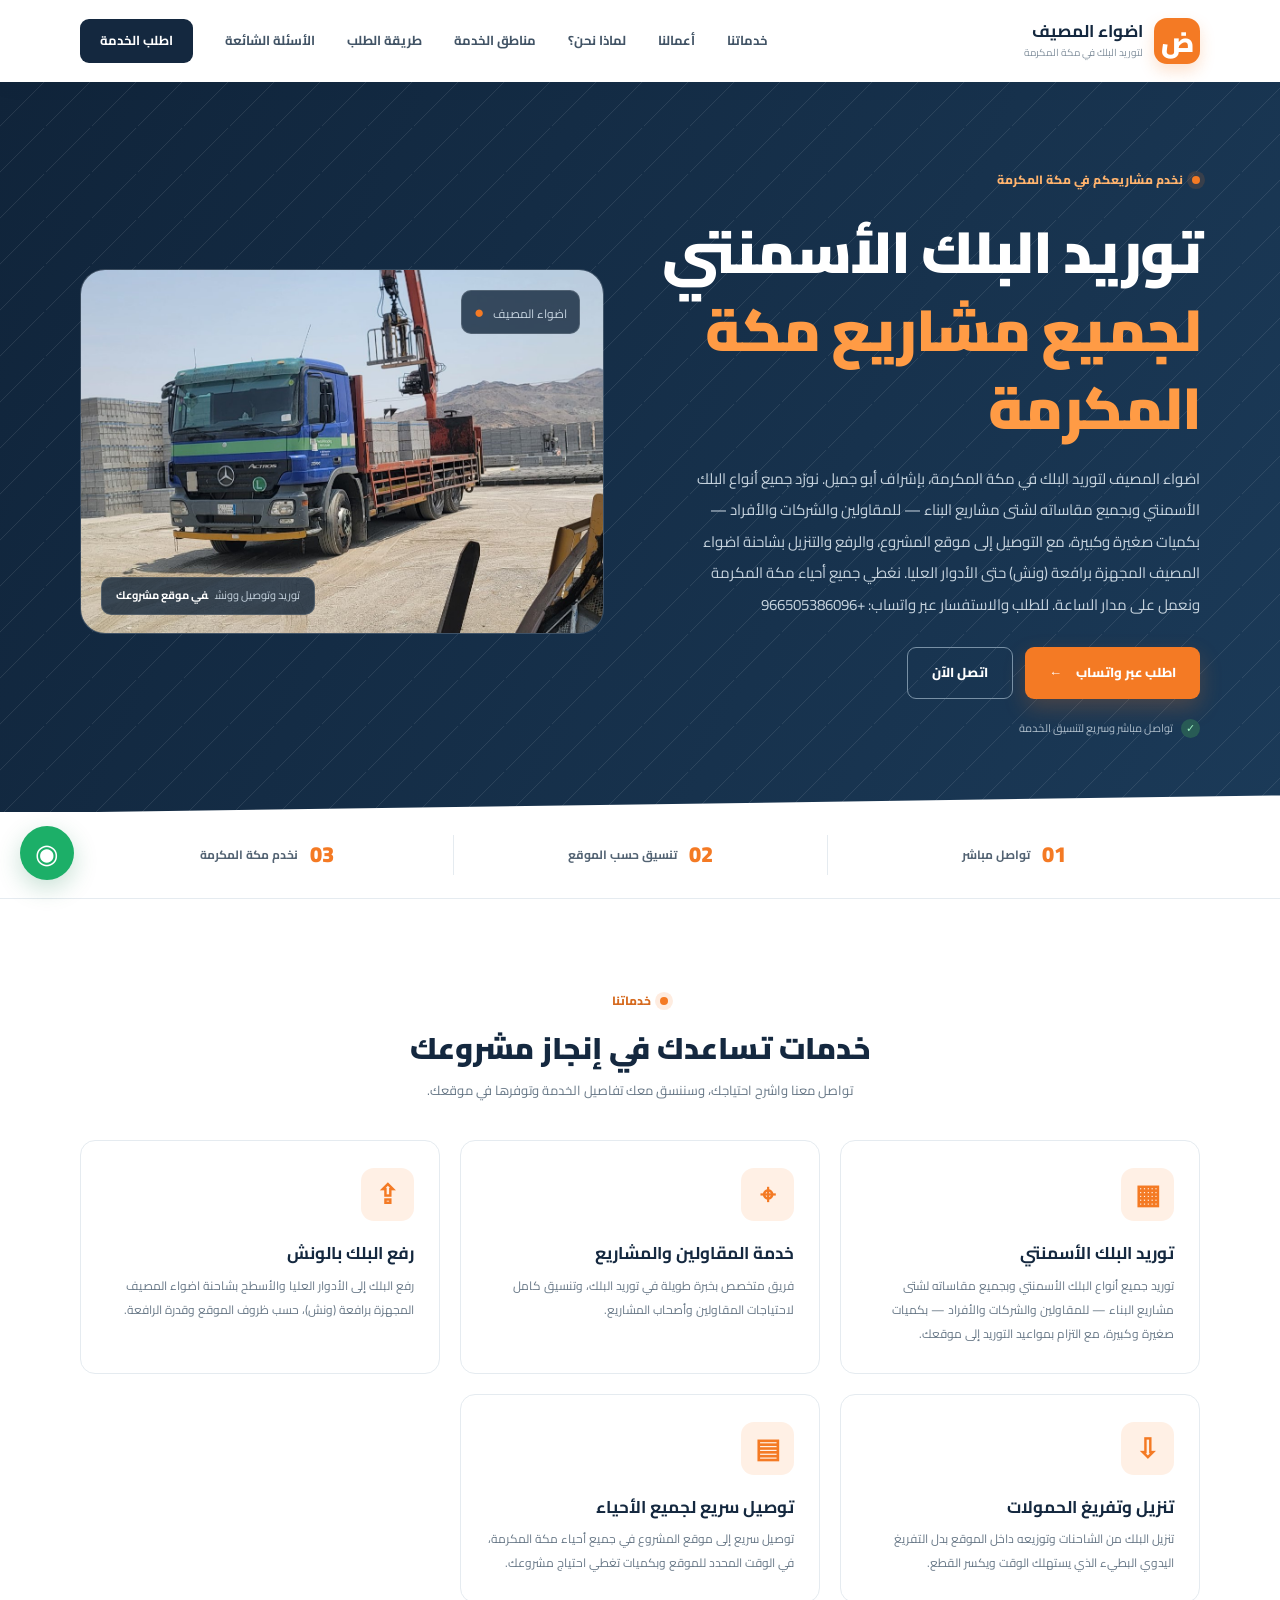
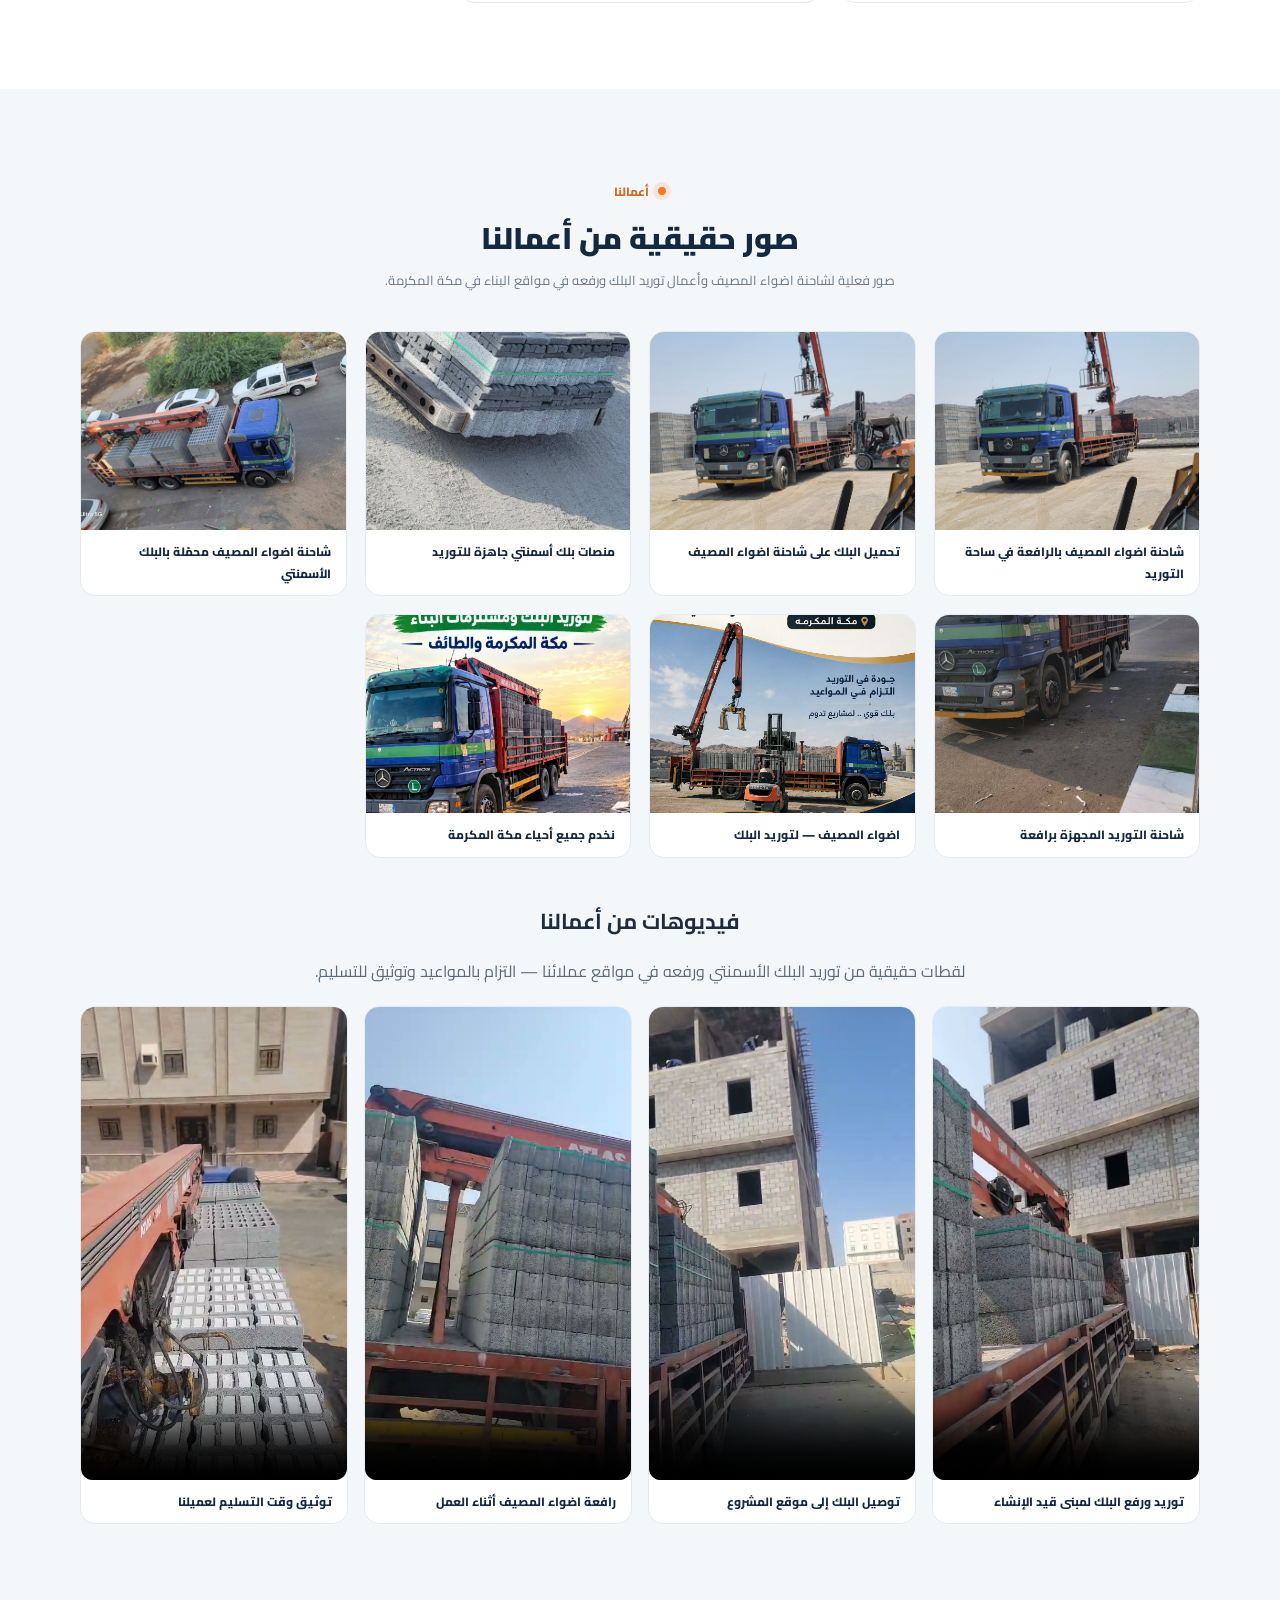
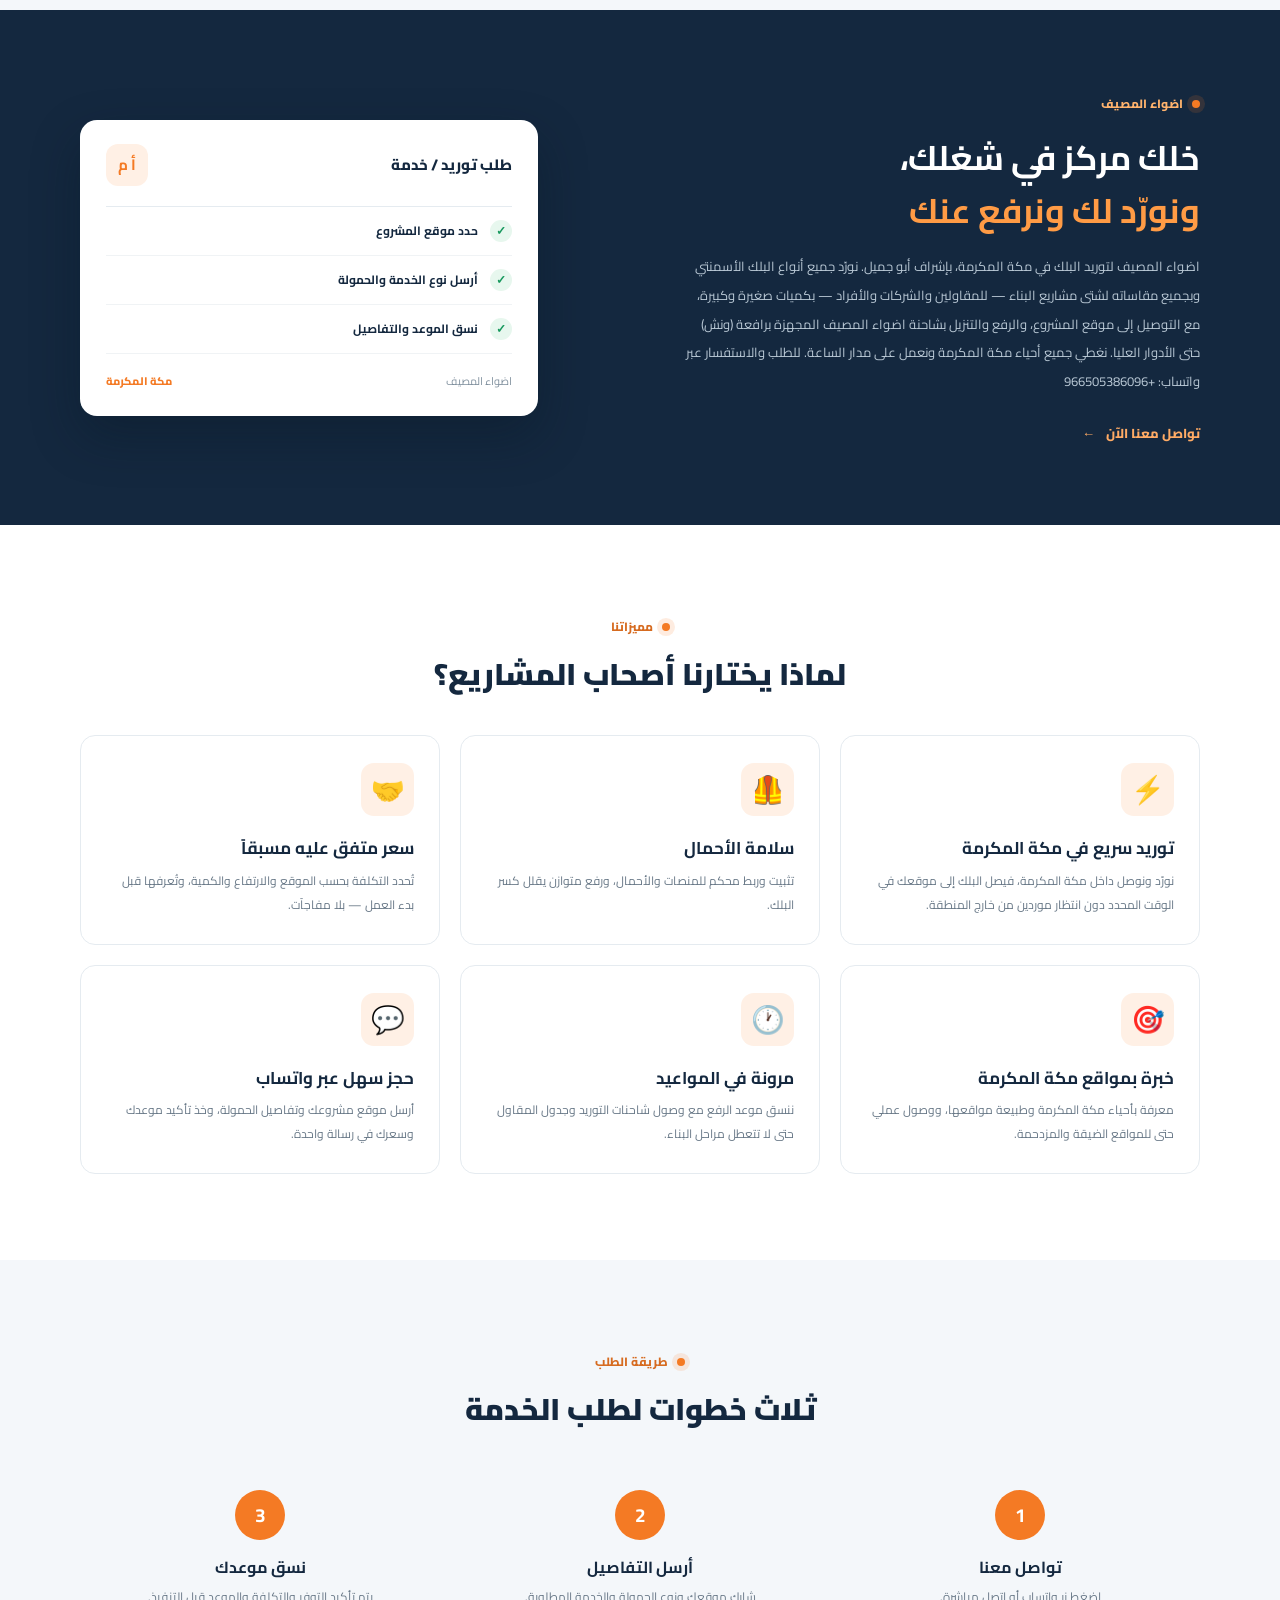
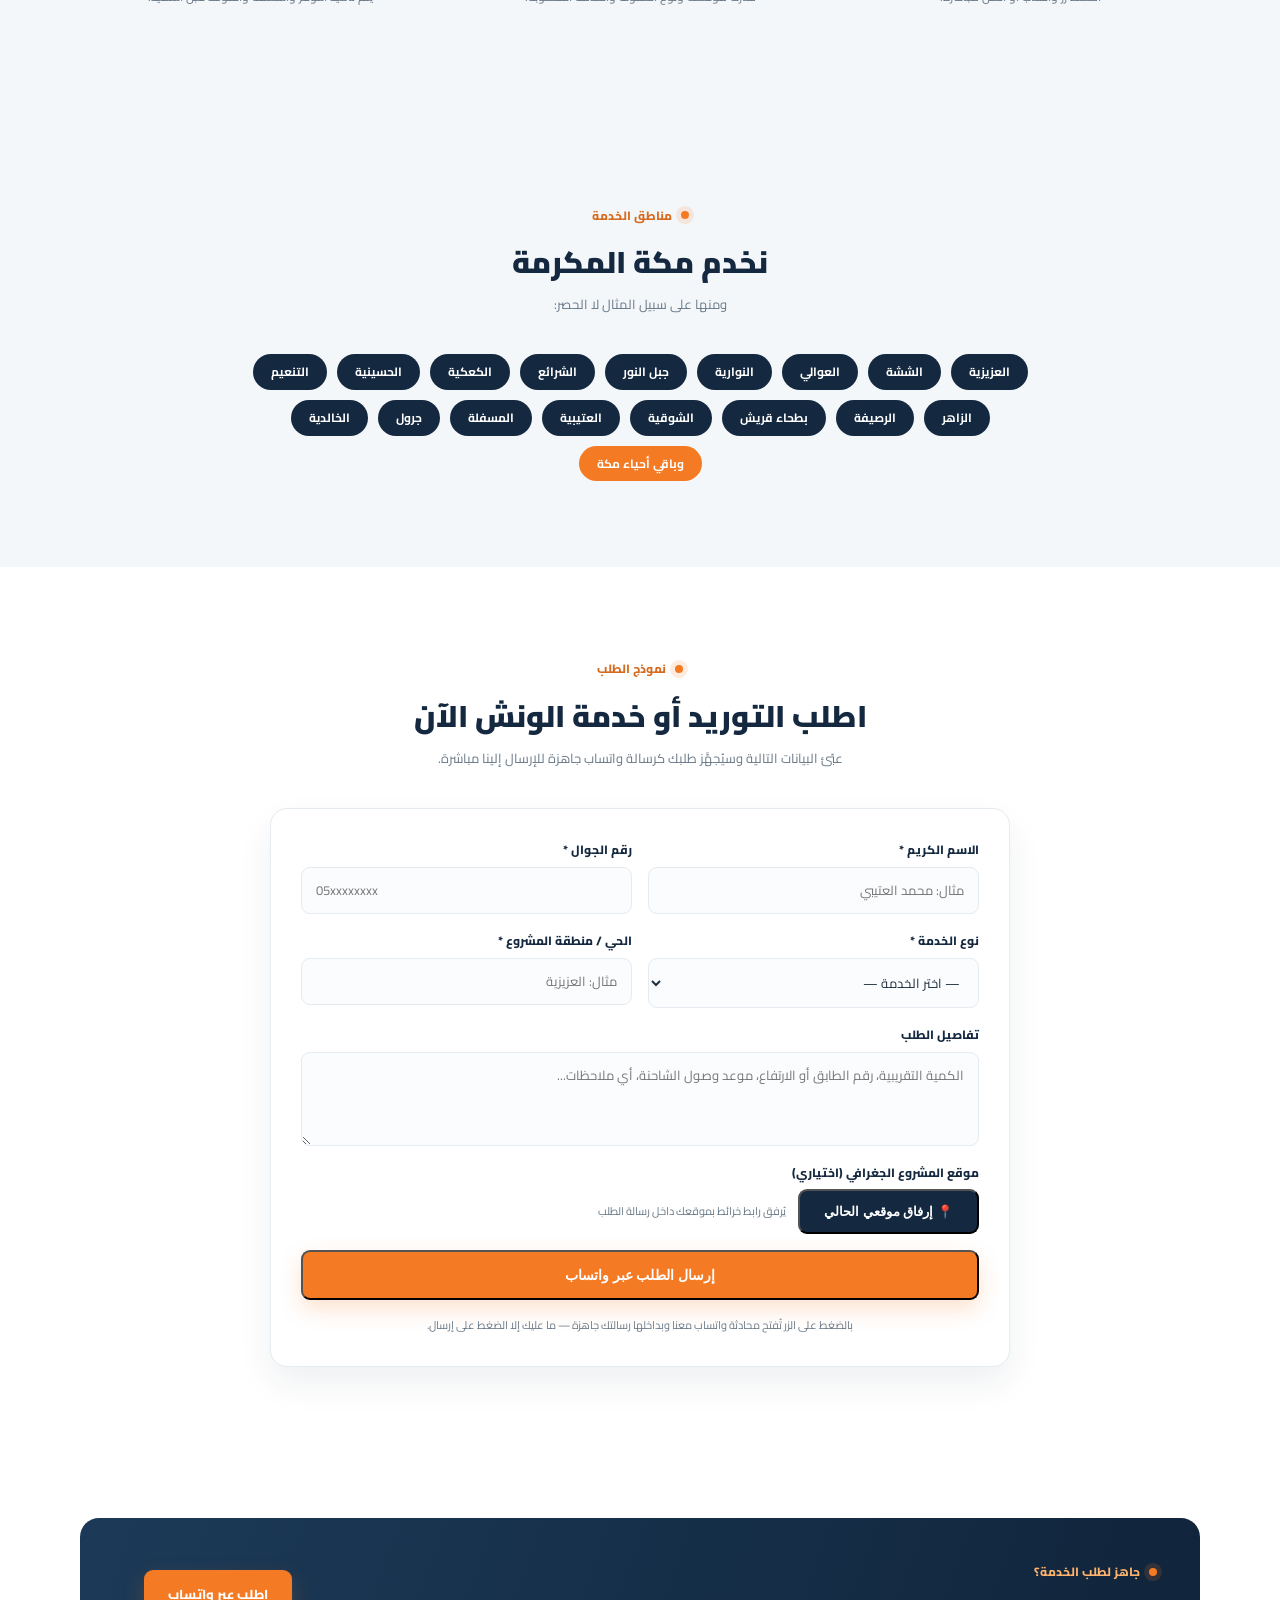
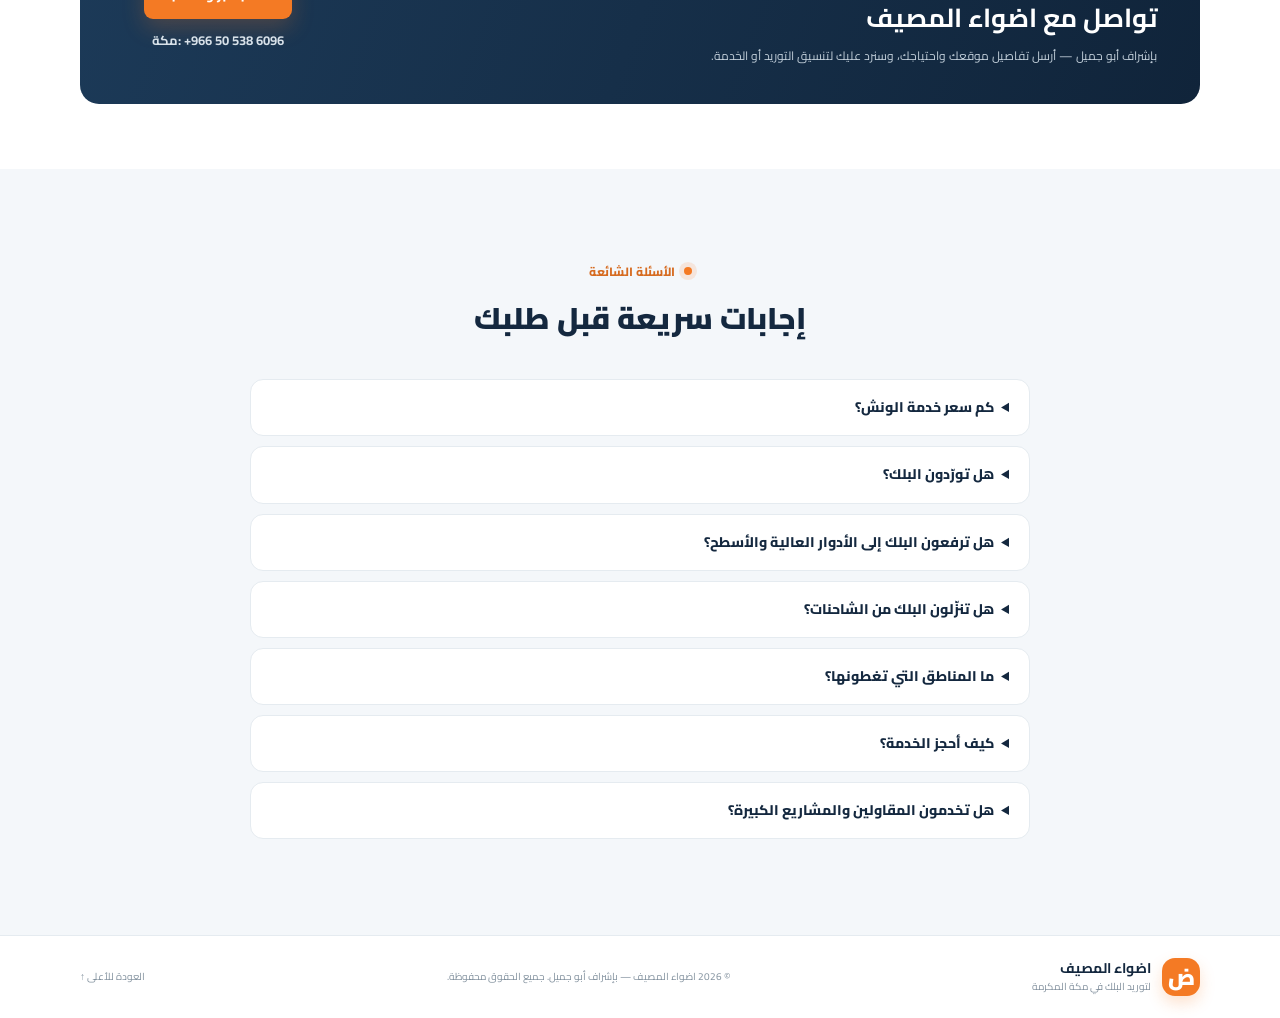
==== commit 4400ecff: "إضافة وسم تحقق Bing msvalidate.01" ====
--- a/index.html
+++ b/index.html
@@ -1,6 +1,7 @@
 <!doctype html>
 <html lang='ar' dir='rtl'>
 <head>
+  <meta name="msvalidate.01" content="478CF0C01145E19CC1BB8A340AFE0C32" />
   <meta charset='utf-8'>
   <meta name='viewport' content='width=device-width, initial-scale=1'>
   <meta name='theme-color' content='#14283f'>
